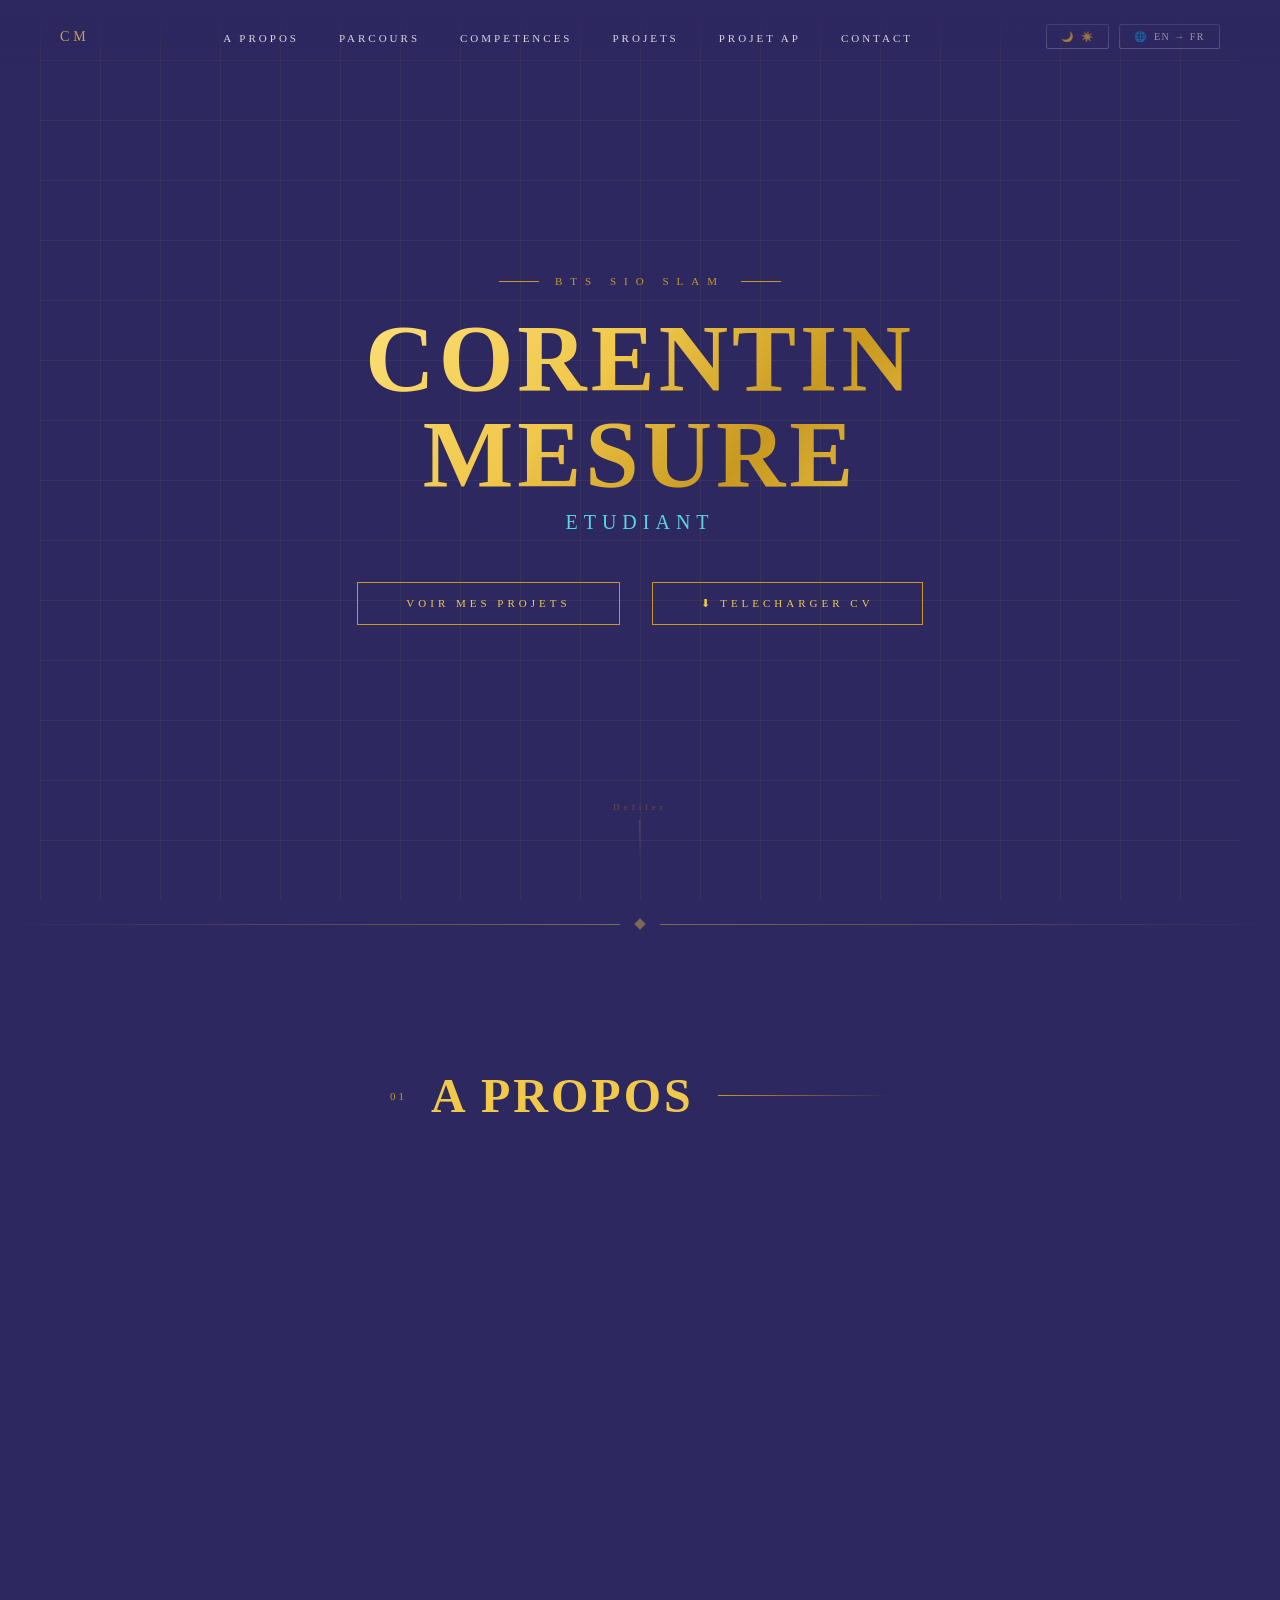
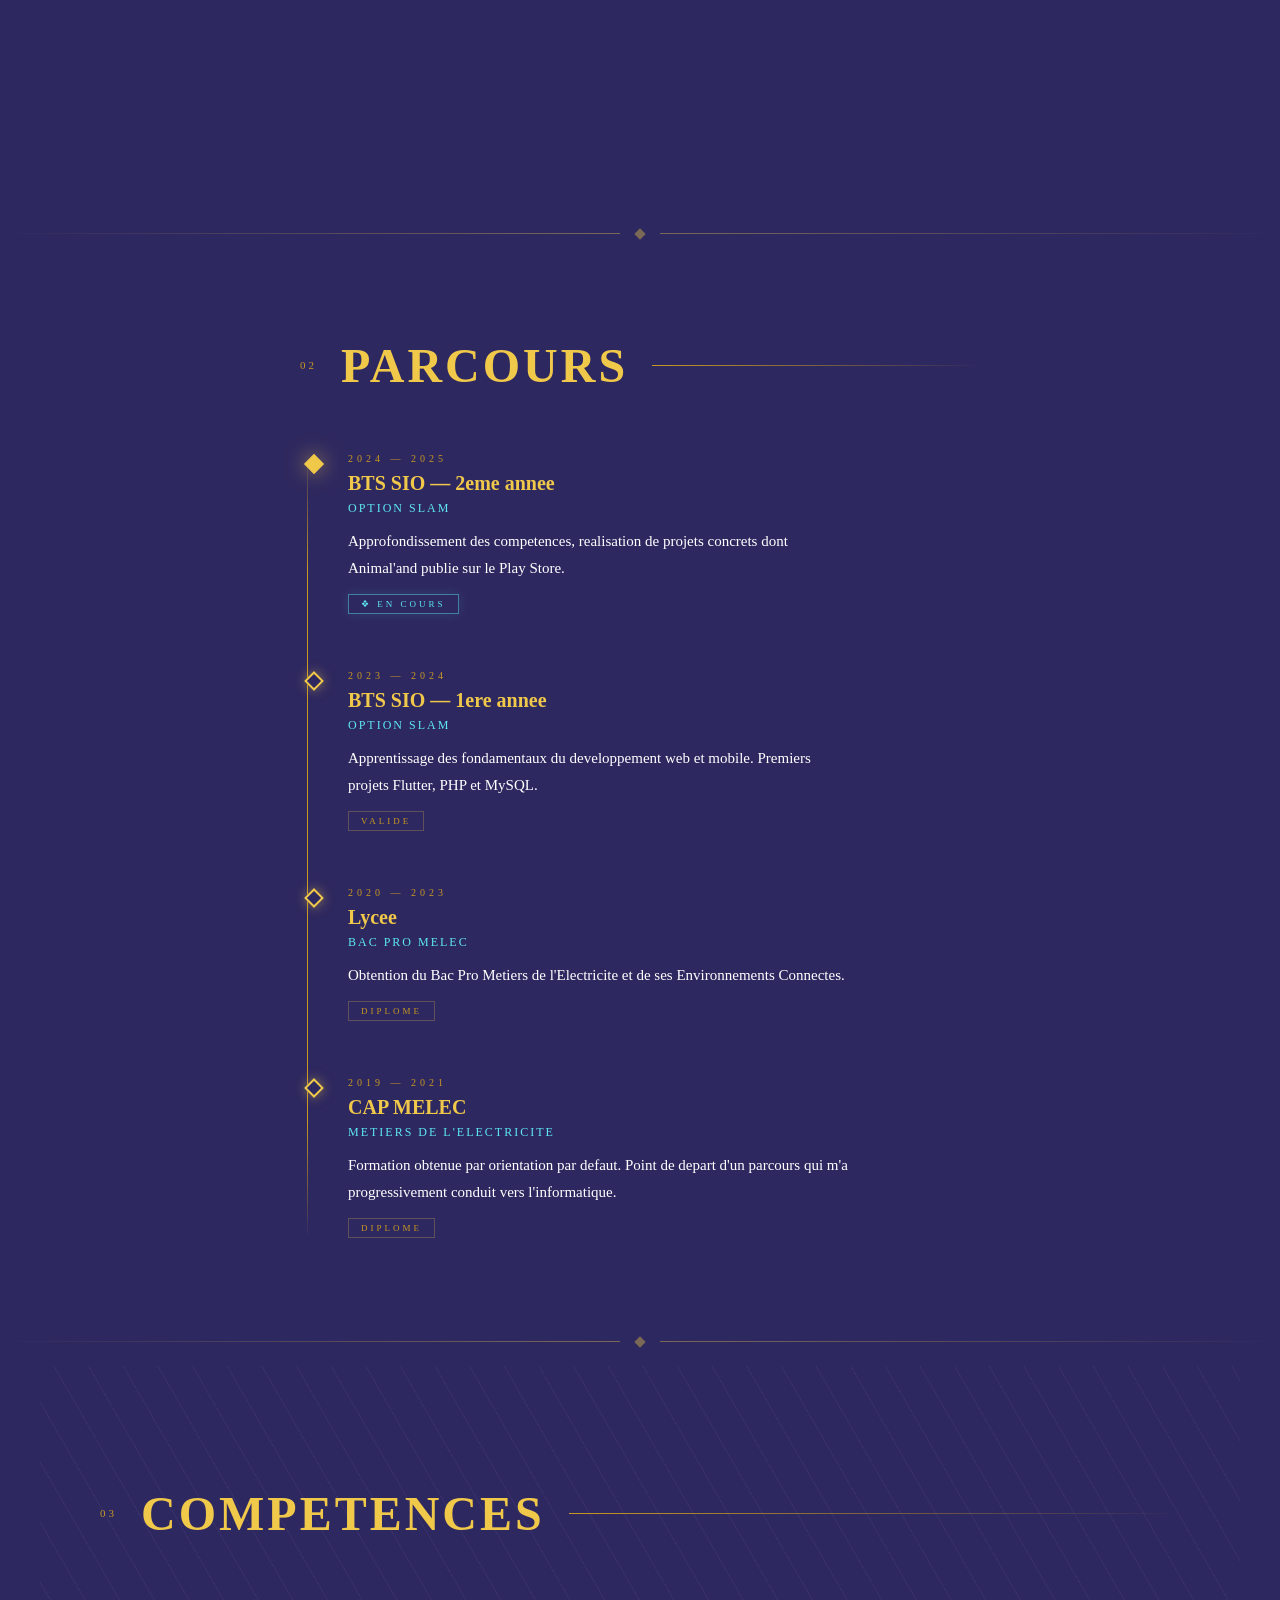
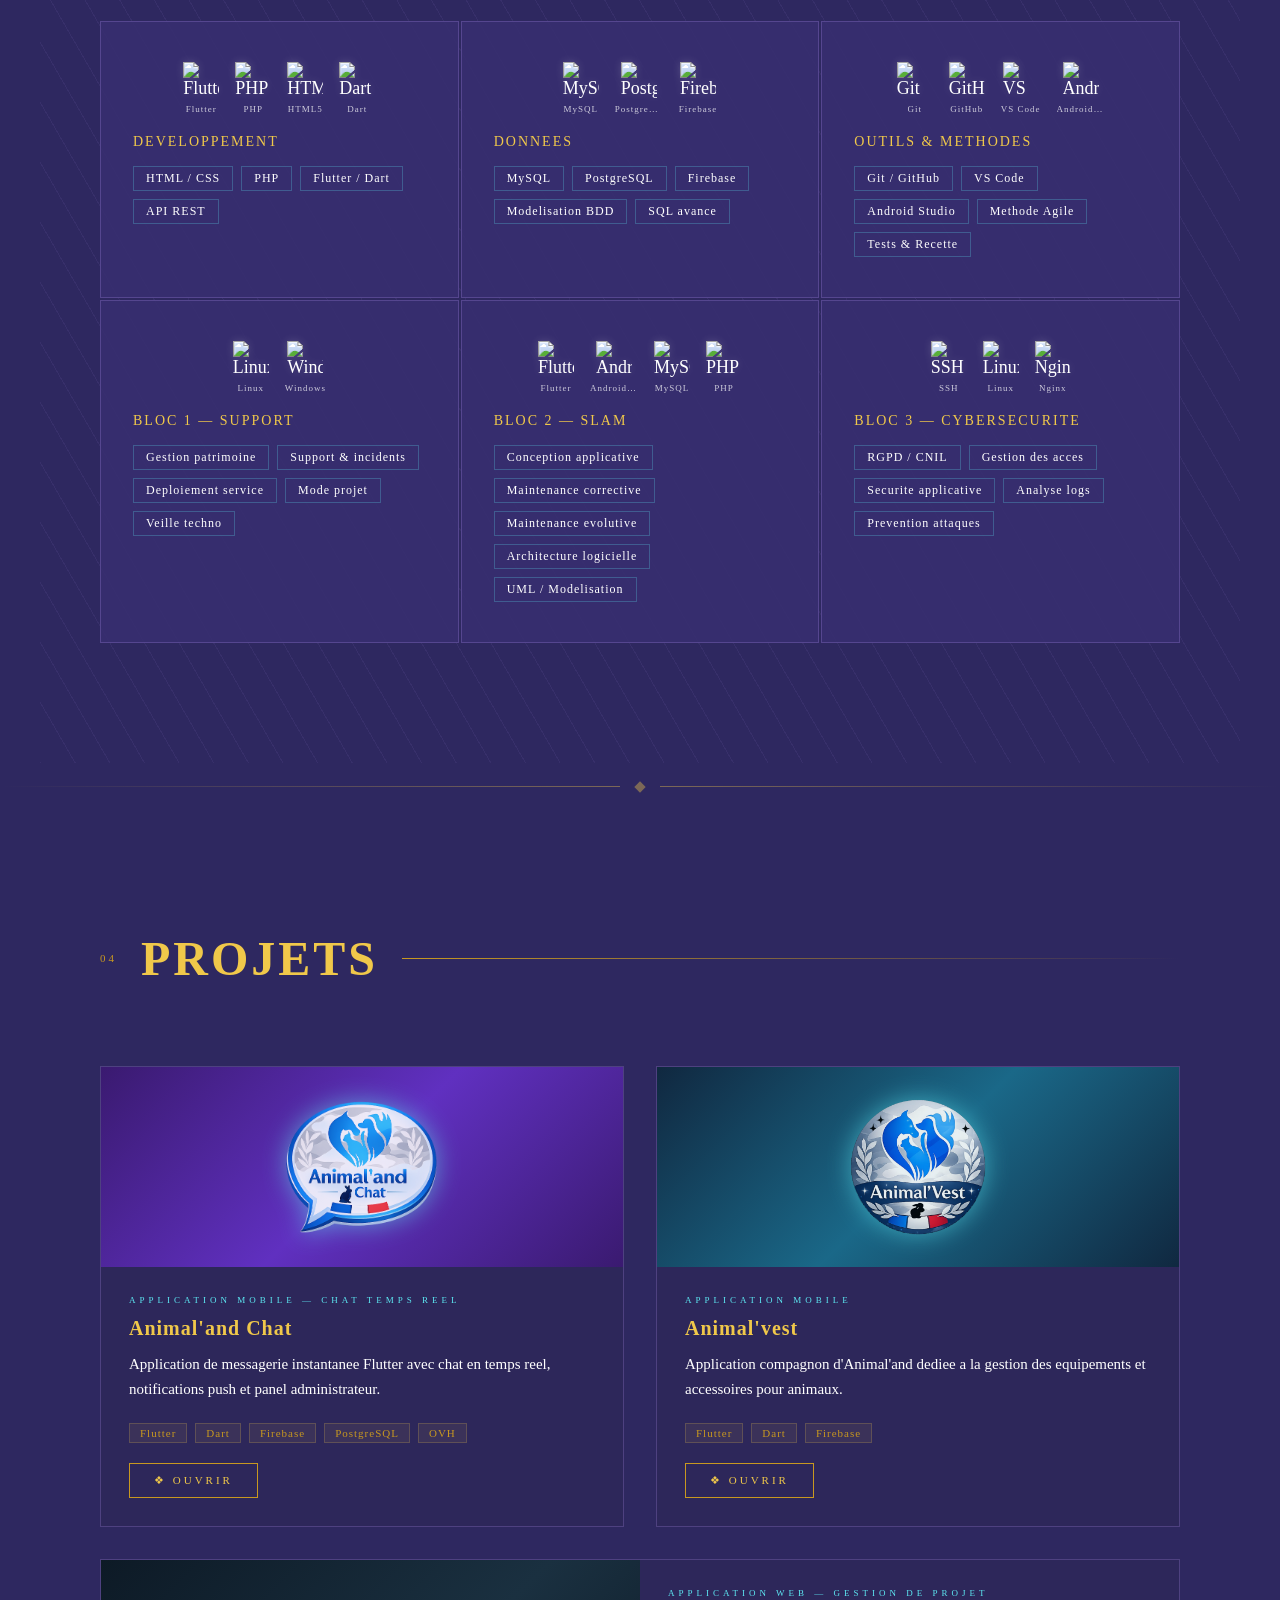
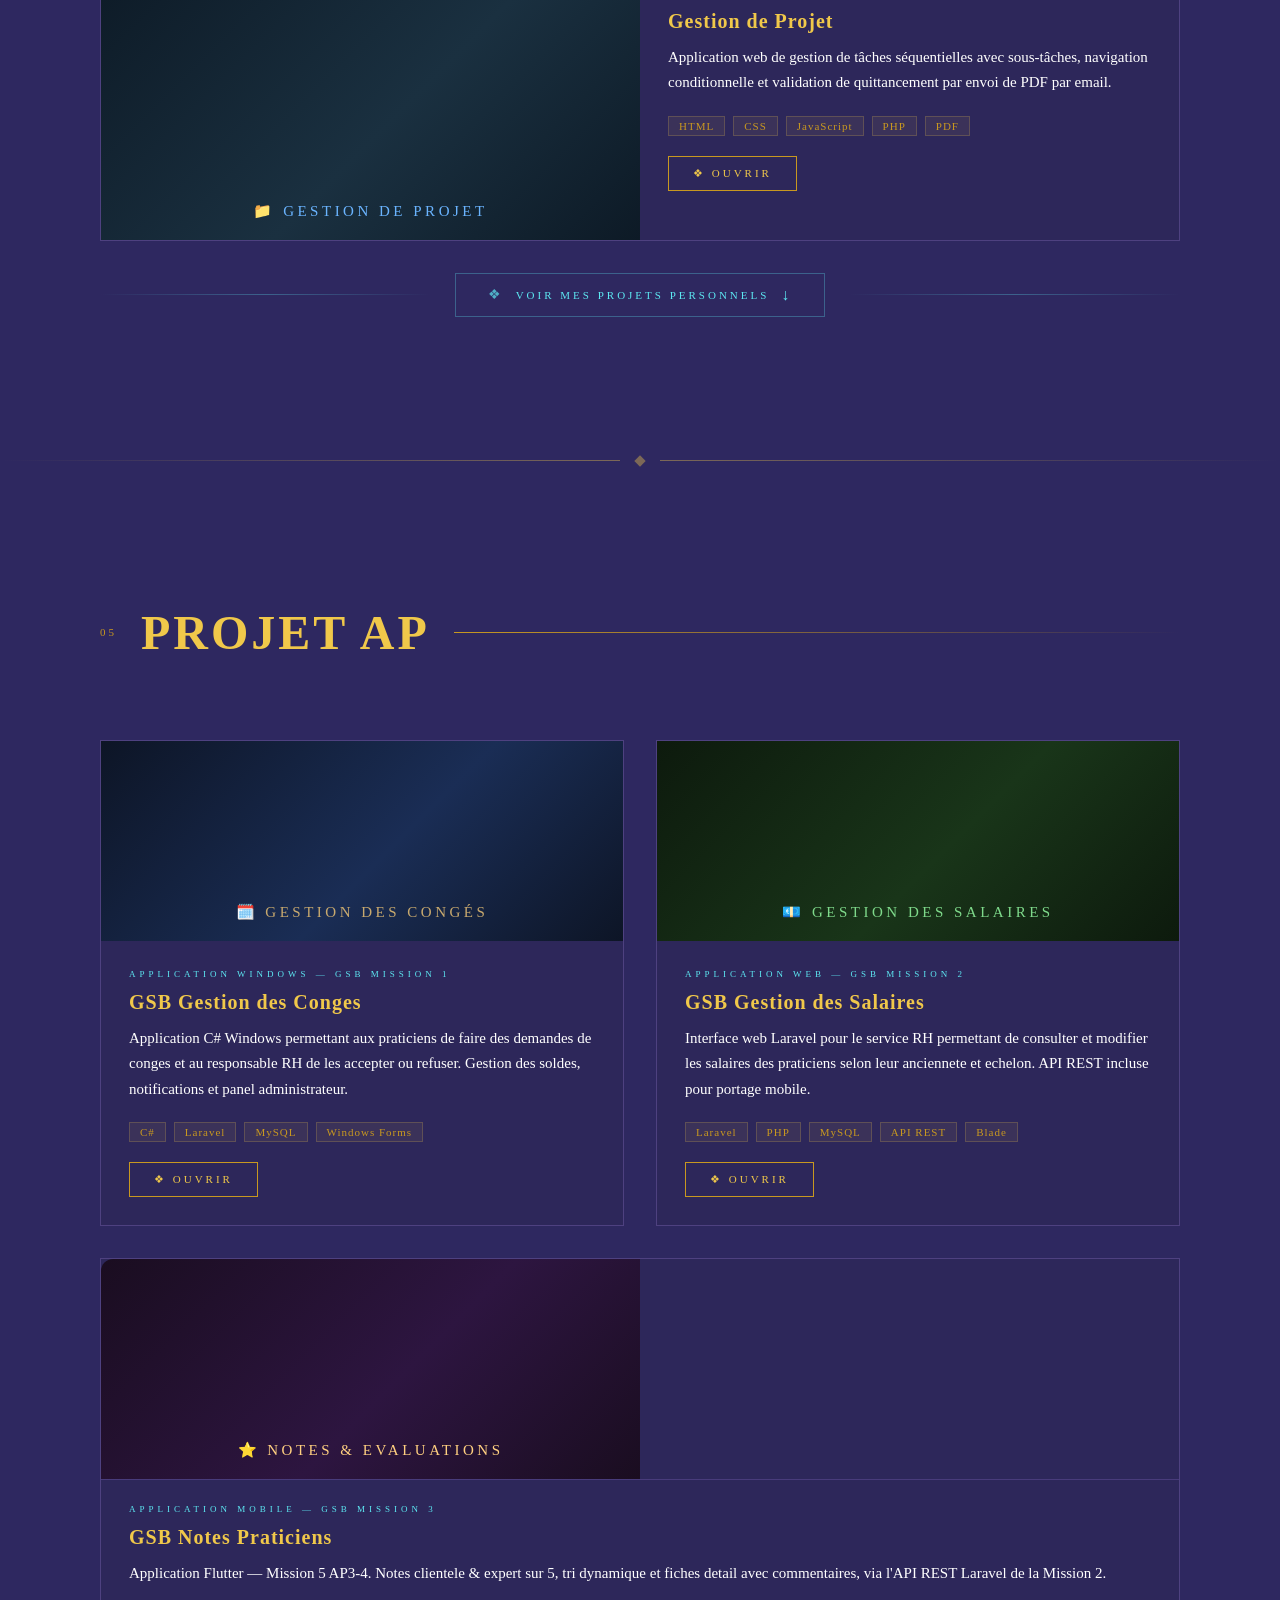
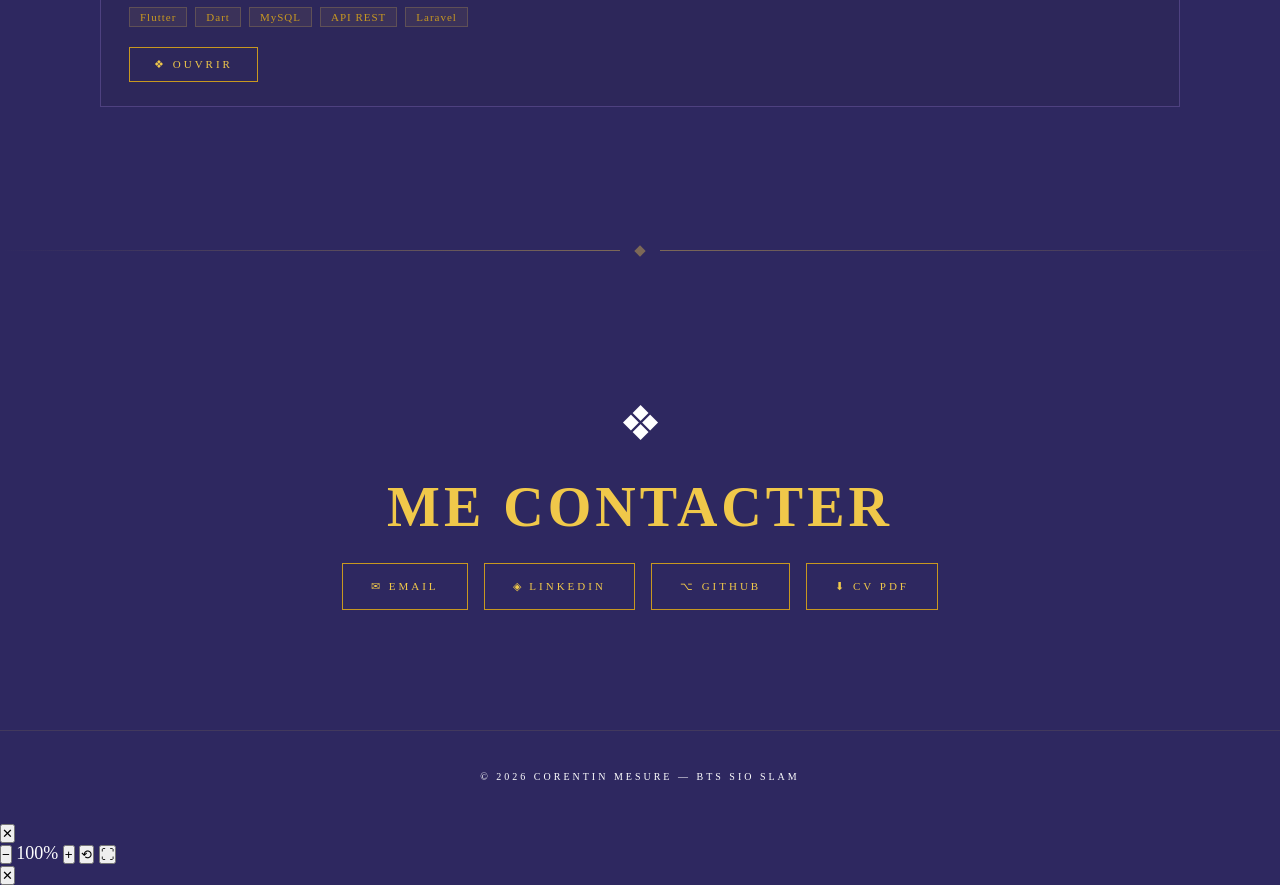
==== index.html @ 308023f7 "Update index.html" ====
<!DOCTYPE html>
<html lang="fr">
<head>
<meta charset="UTF-8">
<meta name="viewport" content="width=device-width, initial-scale=1.0">
<title>Corentin Mesure — Portfolio</title>
<link href="https://fonts.googleapis.com/css2?family=Inter:wght@400;500;600;700;800&display=swap" rel="stylesheet">
<link rel="stylesheet" href="https://cdn.jsdelivr.net/gh/devicons/devicon@latest/devicon.min.css">
<link rel="stylesheet" href="style.css">
</head>
<body>

<!-- NAV -->
<nav>
  <div class="nav-logo">CM</div>
  <ul class="nav-links">
    <li><a href="#about"           data-i18n="nav.about">A propos</a></li>
    <li><a href="#timeline"        data-i18n="nav.timeline">Parcours</a></li>
    <li><a href="#skills"          data-i18n="nav.skills">Competences</a></li>
    <li><a href="#projects"        data-i18n="nav.projects">Projets</a></li>
    <li><a href="#projet-ap"       data-i18n="nav.ap">Projet AP</a></li>
    <li><a href="#contact-section" data-i18n="nav.contact">Contact</a></li>
  </ul>
  <div class="nav-toolbar">
    <button class="toolbar-btn" id="lightModeBtn" onclick="toggleTheme()" aria-label="Changer de theme">
      <span class="theme-icon-dark">&#x1F319;</span>
      <span class="theme-icon-light">&#x2600;&#xFE0F;</span>
    </button>
    <button class="toolbar-btn lang-btn" onclick="toggleLang()" data-tip-fr="Switch to English" data-tip-en="Passer en Français" aria-label="Changer la langue">
      <span>&#x1F310;</span>
      <span class="btn-label lang-fr">FR → EN</span>
      <span class="btn-label lang-en">EN → FR</span>
    </button>
  </div>
</nav>

<!-- HERO -->
<section id="hero">
  <div class="hero-grid"></div>
  <div class="hero-content">
    <div class="hero-eyebrow">BTS SIO SLAM</div>
    <h1 class="hero-name">Corentin<br>Mesure</h1>
    <p class="hero-subtitle" data-i18n="hero.subtitle">Etudiant</p>
    <div style="display:flex;gap:16px;justify-content:center;flex-wrap:wrap;">
      <a href="#projects" class="hero-cta" data-i18n="hero.cta1">Voir mes projets</a>
      <a href="cv-corentin-mesure.pdf" download class="hero-cta" data-i18n="hero.cta2">&#x2B07; Telecharger CV</a>
    </div>
  </div>
  <div class="scroll-indicator">
    <span data-i18n="hero.scroll">Defiler</span>
    <div class="scroll-line"></div>
  </div>
</section>

<div class="arcane-divider"><div class="divider-gem"></div></div>

<!-- ABOUT -->
<div class="card-backdrop" id="cardBackdrop" onclick="closeCard()"></div>
<div id="about">
  <div class="about-section-header reveal">
    <span class="section-number">01</span>
    <h2 class="section-title" data-i18n="about.title">A propos</h2>
    <div class="section-line"></div>
  </div>
  <div class="about-visual reveal">
    <div class="flip-card" id="flipCard" onclick="handleFlip()">
      <div class="flip-back">
        <div class="about-frame-corner tl"></div>
        <div class="about-frame-corner tr"></div>
        <div class="about-frame-corner bl"></div>
        <div class="about-frame-corner br"></div>
        <span class="back-tag">// <span data-i18n="about.title">A propos</span></span>
        <div class="back-subtitle">Corentin Mesure</div>
        <div class="back-divider"></div>
        <p class="back-text" data-i18n="about.text1">Bonjour, je m'appelle Corentin, j'ai 21 ans. Je vais vous presenter mon parcours et vous expliquer comment je me suis oriente vers un BTS informatique, alors qu'a la base j'etais en Bac professionnel MELEC.</p>
        <p class="back-text-extra" data-i18n="about.text2">J'ai commence par un CAP MELEC pendant 2 ans — ce n'etait pas vraiment un choix, j'y ai ete oriente par defaut car je n'avais pas fait mes voeux. J'ai quand meme decide de continuer avec un Bac Pro MELEC, obtenu apres 2 annees supplementaires. Au fil de ces 4 ans, j'ai progressivement realise que ce domaine ne me correspondait pas. J'ai donc reflechi a mon avenir, echange avec des professionnels du secteur, et me suis naturellement tourne vers l'informatique. J'ai integre un BTS SIO option SLAM au lycee Henry Wallon, et des le debut j'ai retrouve la motivation. J'apprecie particulierement le developpement d'applications et la satisfaction de voir concretement le resultat de mon travail.</p>
        <div class="back-skills-row">
          <span class="back-skill-tag">Flutter</span>
          <span class="back-skill-tag">PHP</span>
          <span class="back-skill-tag">MySQL</span>
          <span class="back-skill-tag">Firebase</span>
          <span class="back-skill-tag">Git</span>
        </div>
        <div class="back-stats">
          <div class="back-stat-item"><span class="back-stat-number">BTS</span><span class="back-stat-label">SIO SLAM</span></div>
          <div class="back-stat-item"><span class="back-stat-number">3+</span><span class="back-stat-label" data-i18n="about.projects">Projets</span></div>
          <div class="back-stat-item"><span class="back-stat-number">2</span><span class="back-stat-label" data-i18n="about.apps">Apps Play Store</span></div>
        </div>
      </div>
    </div>
  </div>
</div>

<div class="arcane-divider"><div class="divider-gem"></div></div>

<!-- TIMELINE -->
<div id="timeline">
  <div class="section-header reveal" style="margin-bottom:60px;">
    <span class="section-number">02</span>
    <h2 class="section-title" data-i18n="timeline.title">Parcours</h2>
    <div class="section-line"></div>
  </div>
  <div class="timeline-track">
    <div class="timeline-item current">
      <div class="timeline-gem"></div>
      <div class="timeline-year">2024 — 2025</div>
      <div class="timeline-title" data-i18n="tl1.title">BTS SIO — 2eme annee</div>
      <div class="timeline-sub" data-i18n="tl1.sub">Option SLAM</div>
      <p class="timeline-desc" data-i18n="tl1.desc">Approfondissement des competences, realisation de projets concrets dont Animal'and publie sur le Play Store.</p>
      <span class="timeline-badge active" data-i18n="tl1.badge">&#x2756; En cours</span>
    </div>
    <div class="timeline-item">
      <div class="timeline-gem"></div>
      <div class="timeline-year">2023 — 2024</div>
      <div class="timeline-title" data-i18n="tl2.title">BTS SIO — 1ere annee</div>
      <div class="timeline-sub" data-i18n="tl2.sub">Option SLAM</div>
      <p class="timeline-desc" data-i18n="tl2.desc">Apprentissage des fondamentaux du developpement web et mobile. Premiers projets Flutter, PHP et MySQL.</p>
      <span class="timeline-badge" data-i18n="tl2.badge">Valide</span>
    </div>
    <div class="timeline-item">
      <div class="timeline-gem"></div>
      <div class="timeline-year">2020 — 2023</div>
      <div class="timeline-title" data-i18n="tl3.title">Lycee</div>
      <div class="timeline-sub" data-i18n="tl3.sub">Bac Pro MELEC</div>
      <p class="timeline-desc" data-i18n="tl3.desc">Obtention du Bac Pro Metiers de l'Electricite et de ses Environnements Connectes.</p>
      <span class="timeline-badge" data-i18n="tl3.badge">Diplome</span>
    </div>
    <div class="timeline-item">
      <div class="timeline-gem"></div>
      <div class="timeline-year">2019 — 2021</div>
      <div class="timeline-title" data-i18n="tl4.title">CAP MELEC</div>
      <div class="timeline-sub" data-i18n="tl4.sub">Metiers de l'Electricite</div>
      <p class="timeline-desc" data-i18n="tl4.desc">Formation obtenue par orientation par defaut. Point de depart d'un parcours qui m'a progressivement conduit vers l'informatique.</p>
      <span class="timeline-badge" data-i18n="tl4.badge">Diplome</span>
    </div>
  </div>
</div>

<div class="arcane-divider"><div class="divider-gem"></div></div>

<!-- COMPETENCES -->
<section id="skills">
  <div class="section-header reveal">
    <span class="section-number">03</span>
    <h2 class="section-title" data-i18n="skills.title">Competences</h2>
    <div class="section-line"></div>
  </div>
  <div class="skills-grid">
    <div class="skill-card reveal">
      <div class="skill-icon-row">
        <div class="skill-icon-item"><img data-src="https://cdn.simpleicons.org/flutter/54C5F8" src="[data-uri]" loading="lazy" alt="Flutter"><span>Flutter</span></div>
        <div class="skill-icon-item"><img data-src="https://cdn.simpleicons.org/php/777BB4" src="[data-uri]" loading="lazy" alt="PHP"><span>PHP</span></div>
        <div class="skill-icon-item"><img data-src="https://cdn.simpleicons.org/html5/E34F26" src="[data-uri]" loading="lazy" alt="HTML5"><span>HTML5</span></div>
        <div class="skill-icon-item"><img data-src="https://cdn.simpleicons.org/dart/0175C2" src="[data-uri]" loading="lazy" alt="Dart"><span>Dart</span></div>
      </div>
      <div class="skill-name" data-i18n="skill1.name">Developpement</div>
      <div class="skill-items">
        <span class="skill-tag">HTML / CSS</span><span class="skill-tag">PHP</span>
        <span class="skill-tag">Flutter / Dart</span><span class="skill-tag">API REST</span>
      </div>
    </div>
    <div class="skill-card reveal">
      <div class="skill-icon-row">
        <div class="skill-icon-item"><img data-src="https://cdn.simpleicons.org/mysql/4479A1" src="[data-uri]" loading="lazy" alt="MySQL"><span>MySQL</span></div>
        <div class="skill-icon-item"><img data-src="https://cdn.simpleicons.org/postgresql/4169E1" src="[data-uri]" loading="lazy" alt="PostgreSQL"><span>PostgreSQL</span></div>
        <div class="skill-icon-item"><img data-src="https://cdn.simpleicons.org/firebase/FFCA28" src="[data-uri]" loading="lazy" alt="Firebase"><span>Firebase</span></div>
      </div>
      <div class="skill-name" data-i18n="skill2.name">Donnees</div>
      <div class="skill-items">
        <span class="skill-tag">MySQL</span><span class="skill-tag">PostgreSQL</span>
        <span class="skill-tag">Firebase</span><span class="skill-tag" data-i18n="skill2.tag4">Modelisation BDD</span>
        <span class="skill-tag" data-i18n="skill2.tag5">SQL avance</span>
      </div>
    </div>
    <div class="skill-card reveal">
      <div class="skill-icon-row">
        <div class="skill-icon-item"><img data-src="https://cdn.simpleicons.org/git/F05032" src="[data-uri]" loading="lazy" alt="Git"><span>Git</span></div>
        <div class="skill-icon-item"><img data-src="https://cdn.simpleicons.org/github/ffffff" src="[data-uri]" loading="lazy" alt="GitHub"><span>GitHub</span></div>
        <div class="skill-icon-item"><img data-src="https://cdn.jsdelivr.net/gh/devicons/devicon@latest/icons/vscode/vscode-original.svg" src="[data-uri]" loading="lazy" alt="VS Code"><span>VS Code</span></div>
        <div class="skill-icon-item"><img data-src="https://cdn.simpleicons.org/androidstudio/3DDC84" src="[data-uri]" loading="lazy" alt="Android Studio"><span>Android Studio</span></div>
      </div>
      <div class="skill-name" data-i18n="skill3.name">Outils &amp; Methodes</div>
      <div class="skill-items">
        <span class="skill-tag">Git / GitHub</span><span class="skill-tag">VS Code</span>
        <span class="skill-tag">Android Studio</span><span class="skill-tag" data-i18n="skill3.tag4">Methode Agile</span>
        <span class="skill-tag" data-i18n="skill3.tag5">Tests &amp; Recette</span>
      </div>
    </div>
    <div class="skill-card reveal">
      <div class="skill-icon-row">
        <div class="skill-icon-item"><img data-src="https://cdn.simpleicons.org/linux/FCC624" src="[data-uri]" loading="lazy" alt="Linux"><span>Linux</span></div>
        <div class="skill-icon-item"><img data-src="https://cdn.jsdelivr.net/gh/devicons/devicon@latest/icons/windows8/windows8-original.svg" src="[data-uri]" loading="lazy" alt="Windows"><span>Windows</span></div>
      </div>
      <div class="skill-name" data-i18n="skill4.name">Bloc 1 — Support</div>
      <div class="skill-items">
        <span class="skill-tag" data-i18n="skill4.tag1">Gestion patrimoine</span><span class="skill-tag" data-i18n="skill4.tag2">Support &amp; incidents</span>
        <span class="skill-tag" data-i18n="skill4.tag3">Deploiement service</span><span class="skill-tag" data-i18n="skill4.tag4">Mode projet</span>
        <span class="skill-tag" data-i18n="skill4.tag5">Veille techno</span>
      </div>
    </div>
    <div class="skill-card reveal">
      <div class="skill-icon-row">
        <div class="skill-icon-item"><img data-src="https://cdn.simpleicons.org/flutter/54C5F8" src="[data-uri]" loading="lazy" alt="Flutter"><span>Flutter</span></div>
        <div class="skill-icon-item"><img data-src="https://cdn.simpleicons.org/androidstudio/3DDC84" src="[data-uri]" loading="lazy" alt="Android Studio"><span>Android Studio</span></div>
        <div class="skill-icon-item"><img data-src="https://cdn.simpleicons.org/mysql/4479A1" src="[data-uri]" loading="lazy" alt="MySQL"><span>MySQL</span></div>
        <div class="skill-icon-item"><img data-src="https://cdn.simpleicons.org/php/777BB4" src="[data-uri]" loading="lazy" alt="PHP"><span>PHP</span></div>
      </div>
      <div class="skill-name" data-i18n="skill5.name">Bloc 2 — SLAM</div>
      <div class="skill-items">
        <span class="skill-tag" data-i18n="skill5.tag1">Conception applicative</span><span class="skill-tag" data-i18n="skill5.tag2">Maintenance corrective</span>
        <span class="skill-tag" data-i18n="skill5.tag3">Maintenance evolutive</span><span class="skill-tag" data-i18n="skill5.tag4">Architecture logicielle</span>
        <span class="skill-tag" data-i18n="skill5.tag5">UML / Modelisation</span>
      </div>
    </div>
    <div class="skill-card reveal">
      <div class="skill-icon-row">
        <div class="skill-icon-item"><img data-src="https://cdn.simpleicons.org/termius/0067FF" src="[data-uri]" loading="lazy" alt="SSH"><span>SSH</span></div>
        <div class="skill-icon-item"><img data-src="https://cdn.simpleicons.org/linux/FCC624" src="[data-uri]" loading="lazy" alt="Linux"><span>Linux</span></div>
        <div class="skill-icon-item"><img data-src="https://cdn.simpleicons.org/nginx/009639" src="[data-uri]" loading="lazy" alt="Nginx"><span>Nginx</span></div>
      </div>
      <div class="skill-name" data-i18n="skill6.name">Bloc 3 — Cybersecurite</div>
      <div class="skill-items">
        <span class="skill-tag" data-i18n="skill6.tag1">RGPD / CNIL</span><span class="skill-tag" data-i18n="skill6.tag2">Gestion des acces</span>
        <span class="skill-tag" data-i18n="skill6.tag3">Securite applicative</span><span class="skill-tag" data-i18n="skill6.tag4">Analyse logs</span>
        <span class="skill-tag" data-i18n="skill6.tag5">Prevention attaques</span>
      </div>
    </div>
  </div>
</section>

<div class="arcane-divider"><div class="divider-gem"></div></div>

<!-- PROJETS -->
<section id="projects">
  <div class="section-header reveal">
    <span class="section-number">04</span>
    <h2 class="section-title" data-i18n="projects.title">Projets</h2>
    <div class="section-line"></div>
  </div>
  <div class="projects-grid">

    <div class="project-card reveal">
      <div class="project-visual project-visual-1">
        <img src="images/lg.png" style="height:140px;width:auto;object-fit:contain;position:relative;z-index:1;opacity:0.9;">
      </div>
      <div class="project-body">
        <div class="project-type" data-i18n="p1.type">Application Mobile — Chat Temps Reel</div>
        <h3 class="project-title">Animal'and Chat</h3>
        <p class="project-desc" data-i18n="p1.desc">Application de messagerie instantanee Flutter avec chat en temps reel, notifications push et panel administrateur.</p>
        <div class="project-tags">
          <span class="project-tag">Flutter</span><span class="project-tag">Dart</span>
          <span class="project-tag">Firebase</span><span class="project-tag">PostgreSQL</span>
          <span class="project-tag">OVH</span>
        </div>
        <button class="project-btn" onclick="openProject('animaland')"><span data-i18n="btn.open">&#x2756; Ouvrir</span></button>
      </div>
    </div>

    <div class="project-card reveal">
      <div class="project-visual project-visual-2">
        <img src="images/logo_animalvest.png" style="height:140px;width:auto;object-fit:contain;position:relative;z-index:1;opacity:0.9;">
      </div>
      <div class="project-body">
        <div class="project-type" data-i18n="p2.type">Application Mobile</div>
        <h3 class="project-title">Animal'vest</h3>
        <p class="project-desc" data-i18n="p2.desc">Application compagnon d'Animal'and dediee a la gestion des equipements et accessoires pour animaux.</p>
        <div class="project-tags">
          <span class="project-tag">Flutter</span><span class="project-tag">Dart</span>
          <span class="project-tag">Firebase</span>
        </div>
        <button class="project-btn" onclick="openProject('animalvest')"><span data-i18n="btn.open">&#x2756; Ouvrir</span></button>
      </div>
    </div>

    <div class="project-card card-wide reveal">
      <div class="ap-project-visual" style="background:linear-gradient(135deg,#0d1a26 0%,#1a3040 55%,#0d1a26 100%);">
        <span class="ap-icon-label" style="color:#6ab4ff;font-size:15px;">📁 Gestion de Projet</span>
      </div>
      <div class="project-body">
        <div class="project-type">Application Web — Gestion de Projet</div>
        <h3 class="project-title">Gestion de Projet</h3>
        <p class="project-desc">Application web de gestion de tâches séquentielles avec sous-tâches, navigation conditionnelle et validation de quittancement par envoi de PDF par email.</p>
        <div class="project-tags">
          <span class="project-tag">HTML</span><span class="project-tag">CSS</span>
          <span class="project-tag">JavaScript</span><span class="project-tag">PHP</span>
          <span class="project-tag">PDF</span>
        </div>
        <button class="project-btn" onclick="openProject('taskmanager')"><span>&#x2756; Ouvrir</span></button>
      </div>
    </div>

  </div>

  <div class="perso-teaser reveal" style="margin-top:32px;">
    <div class="perso-teaser-line"></div>
    <button class="perso-teaser-btn" id="persoTeaserBtn" onclick="togglePersoProjects()">
      <span class="perso-teaser-icon">&#x2756;</span>
      <span data-i18n="projects.personal">Voir mes projets personnels</span>
      <span class="perso-teaser-arrow">&#x2193;</span>
    </button>
    <div class="perso-teaser-line"></div>
  </div>
  <div class="perso-grid" id="persoGrid">
    <div class="project-card perso-card">
      <div class="project-visual project-visual-3">
        <span class="project-glyph">&#x2694;&#xFE0F;</span>
      </div>
      <div class="project-body">
        <div class="project-type" data-i18n="p3.type">Projet Web — Personnel</div>
        <h3 class="project-title">League of Legends</h3>
        <p class="project-desc" data-i18n="p3.desc">Projet web autour de l'univers de League of Legends avec affichage de donnees et design immersif.</p>
        <div class="project-tags">
          <span class="project-tag">HTML</span><span class="project-tag">CSS</span>
          <span class="project-tag">PHP</span><span class="project-tag">MySQL</span>
        </div>
        <button class="project-btn" onclick="openProject('lol')"><span data-i18n="btn.open">&#x2756; Ouvrir</span></button>
      </div>
    </div>
  </div>
</section>

<div class="arcane-divider"><div class="divider-gem"></div></div>

<!-- PROJET AP -->
<section id="projet-ap">
  <div class="section-header reveal">
    <span class="section-number">05</span>
    <h2 class="section-title" data-i18n="ap.title">Projet AP</h2>
    <div class="section-line"></div>
  </div>
  <div class="projects-grid">

    <div class="project-card reveal">
      <div class="ap-project-visual" style="background:linear-gradient(135deg,#0d1526 0%,#1a2d55 55%,#0d1526 100%);">
        <span class="ap-icon-label" style="color:#c8a96e;font-size:15px;">🗓️ Gestion des Congés</span>
      </div>
      <div class="project-body">
        <div class="project-type" data-i18n="gsb1.type">Application Windows — GSB Mission 1</div>
        <h3 class="project-title" data-i18n="gsb1.mTitle">GSB Gestion des Conges</h3>
        <p class="project-desc" data-i18n="ap.gsb1desc">Application C# Windows permettant aux praticiens de faire des demandes de conges et au responsable RH de les accepter ou refuser. Gestion des soldes, notifications et panel administrateur.</p>
        <div class="project-tags">
          <span class="project-tag">C#</span><span class="project-tag">Laravel</span>
          <span class="project-tag">MySQL</span><span class="project-tag">Windows Forms</span>
        </div>
        <button class="project-btn" style="width:fit-content;" onclick="openProject('gsb-conges')"><span data-i18n="btn.open">&#x2756; Ouvrir</span></button>
      </div>
    </div>

    <div class="project-card reveal">
      <div class="ap-project-visual" style="background:linear-gradient(135deg,#0d1a0d 0%,#193519 55%,#0d1a0d 100%);">
        <span class="ap-icon-label" style="color:#7ed98a;font-size:15px;">💶 Gestion des Salaires</span>
      </div>
      <div class="project-body">
        <div class="project-type">Application Web — GSB Mission 2</div>
        <h3 class="project-title">GSB Gestion des Salaires</h3>
        <p class="project-desc">Interface web Laravel pour le service RH permettant de consulter et modifier les salaires des praticiens selon leur anciennete et echelon. API REST incluse pour portage mobile.</p>
        <div class="project-tags">
          <span class="project-tag">Laravel</span><span class="project-tag">PHP</span>
          <span class="project-tag">MySQL</span><span class="project-tag">API REST</span>
          <span class="project-tag">Blade</span>
        </div>
        <button class="project-btn" style="width:fit-content;" onclick="openProject('gsb-salaires')"><span data-i18n="btn.open">&#x2756; Ouvrir</span></button>
      </div>
    </div>

    <div class="project-card ap-full reveal" style="flex-direction:column;">
      <div class="ap-project-visual" style="background:linear-gradient(135deg,#1a0d20 0%,#2d1540 55%,#1a0d20 100%); width:100%; min-height:210px; flex-shrink:0;">
        <span class="ap-icon-label" style="color:#ffd080;font-size:15px;">⭐ Notes &amp; Evaluations</span>
      </div>
      <div class="project-body">
        <div class="project-type" data-i18n="gsb3.type">Application Mobile — GSB Mission 3</div>
        <h3 class="project-title" data-i18n="gsb3.mTitle">GSB Notes Praticiens</h3>
        <p class="project-desc" data-i18n="ap.gsb3desc">Application Flutter — Mission 5 AP3-4. Notes clientele &amp; expert sur 5, tri dynamique et fiches detail avec commentaires, via l'API REST Laravel de la Mission 2.</p>
        <div class="project-tags">
          <span class="project-tag">Flutter</span><span class="project-tag">Dart</span>
          <span class="project-tag">MySQL</span><span class="project-tag">API REST</span>
          <span class="project-tag">Laravel</span>
        </div>
        <button class="project-btn" style="width:fit-content;" onclick="openProject('gsb-notes')"><span data-i18n="btn.open">&#x2756; Ouvrir</span></button>
      </div>
    </div>

  </div>
</section>

<div class="arcane-divider"><div class="divider-gem"></div></div>

<!-- CONTACT -->
<div id="contact-section">
  <span class="contact-rune reveal">&#x2756;</span>
  <h2 class="contact-title reveal" data-i18n="contact.title">Me contacter</h2>
  <div class="contact-links reveal">
    <a href="https://mail.google.com/mail/?view=cm&to=mesurecorentin59@gmail.com" target="_blank" class="contact-link" data-i18n="contact.email">&#x2709; Email</a>
    <a href="https://linkedin.com/" target="_blank" class="contact-link" data-i18n="contact.linkedin">&#x25C8; LinkedIn</a>
    <a href="https://github.com/Corentin-Mesure" target="_blank" class="contact-link">&#x2325; GitHub</a>
    <a href="cv-corentin-mesure.pdf" download class="contact-link" data-i18n="contact.cv">&#x2B07; CV PDF</a>
  </div>
</div>

<footer>
  <p data-i18n="footer.text">&#169; 2026 Corentin Mesure — BTS SIO SLAM</p>
</footer>

<!-- ═══ VUE PROJET (sidebar + contenu) ═══ -->
<div class="pv-overlay" id="pvOverlay" onclick="closeProjectOverlay(event)">
  <div class="pv-modal">
    <div class="pv-header">
      <img class="pv-icon" id="pvIcon" src="" alt="" style="display:none;">
      <div>
        <div class="pv-type" id="pvType"></div>
        <div class="pv-title" id="pvTitle"></div>
      </div>
      <button class="pv-close" onclick="closeProject()">&#x2715;</button>
    </div>
    <div class="pv-body">
      <nav class="pv-sidebar" id="pvSidebar"></nav>
      <div class="pv-content" id="pvContent"></div>
    </div>
    <div class="pv-tags" id="pvTags"></div>
  </div>
</div>

<!-- ═══ LIGHTBOX (zoom image/vidéo) ═══ -->
<div class="lightbox" id="lightbox" onclick="closeLightbox(event)">
  <div class="lightbox-inner" id="lightboxInner">
    <div class="lightbox-bar">
      <div class="lightbox-toolbar">
        <button class="lightbox-tool" onclick="lightboxZoom(event,-1)" title="Dezoomer" type="button">&#x2212;</button>
        <span class="lightbox-zoom-level" id="lightboxZoomLevel">100%</span>
        <button class="lightbox-tool" onclick="lightboxZoom(event,1)" title="Zoomer" type="button">&#x2B;</button>
        <button class="lightbox-tool" onclick="lightboxReset(event)" title="Reinitialiser le zoom" type="button">&#x27F2;</button>
        <button class="lightbox-tool lightbox-tool-big" id="lightboxBigBtn" onclick="toggleLightboxBig(event)" title="Mode grand ecran" type="button">&#x26F6;</button>
      </div>
      <button class="lightbox-close" onclick="closeLightbox(event)" type="button">&#x2715;</button>
    </div>
    <div id="lightboxErr" class="lightbox-err" style="display:none;">
      &#x26A0; <span data-i18n="video.notfound">Fichier introuvable :</span><br>
      <span id="lightboxErrPath"></span>
    </div>
    <div class="lightbox-viewport" id="lightboxViewport">
      <div id="lightboxMedia"></div>
    </div>
  </div>
</div>

<script src="Script.js"></script>
</body>
</html>
---- style.css ----
/* ════════════════════════════════════════════════════════
   VARIABLES & RESET
════════════════════════════════════════════════════════ */

:root {
  --gold:         #f0c84a;
  --gold-light:   #fce07a;
  --gold-dim:     #c89820;
  --purple:       #b090f0;
  --purple-dark:  #8060d0;
  --cyan:         #5de8f2;
  --cyan-dim:     #2ab8d0;
  --bg:           #2e2860;
  --bg2:          #382e70;
  --bg3:          #443880;
  --text:         #ffffff;
  --text-dim:     #ffffff;
}

*,
*::before,
*::after {
  margin: 0;
  padding: 0;
  box-sizing: border-box;
}

html.custom-cursor,
html.custom-cursor body,
html.custom-cursor a,
html.custom-cursor button,
html.custom-cursor input,
html.custom-cursor label,
html.custom-cursor select,
html.custom-cursor textarea,
html.custom-cursor [onclick],
html.custom-cursor [role="button"] {
  cursor: url('cursor.cur') 1 0, url('cursor.png') 2 0, auto !important;
}

html { scroll-behavior: smooth; }

body {
  background:   var(--bg);
  color:        var(--text);
  font-family:  'Crimson Text', serif;
  font-size:    18px;
  overflow-x:   hidden;
}

.cursor, .cursor-ring, #lolCursor { display: none !important; }

/* ════════════════════════════════════════════════════════
   BARRE DE PROGRESSION
════════════════════════════════════════════════════════ */

.scroll-progress {
  position:   fixed;
  top:        0;
  left:       0;
  height:     2px;
  width:      0%;
  background: linear-gradient(to right, var(--gold-dim), var(--gold), var(--gold-light));
  box-shadow: 0 0 8px var(--gold);
  z-index:    9999;
}

/* ════════════════════════════════════════════════════════
   NAVIGATION
════════════════════════════════════════════════════════ */

nav {
  position:   fixed;
  top:        0;
  left:       0;
  right:      0;
  z-index:    500;
  padding:    24px 60px;
  display:    flex;
  justify-content: space-between;
  align-items: center;
  background: linear-gradient(to bottom, rgba(46, 40, 96, 0.97), transparent);
}

.nav-logo {
  font-family:     'Cinzel', serif;
  font-size:       14px;
  letter-spacing:  4px;
  color:           var(--gold);
  text-transform:  uppercase;
}

.nav-links {
  display:     flex;
  gap:         40px;
  list-style:  none;
}

.nav-links a {
  font-family:     'Cinzel', serif;
  font-size:       11px;
  letter-spacing:  3px;
  color:           var(--text-dim);
  text-decoration: none;
  text-transform:  uppercase;
  position:        relative;
  transition:      color 0.3s;
}

.nav-links a::after {
  content:    '';
  position:   absolute;
  bottom:     -4px;
  left:       0;
  width:      0;
  height:     1px;
  background: var(--gold);
  transition: width 0.3s;
}

.nav-links a:hover, .nav-links a.active { color: var(--gold); }
.nav-links a:hover::after, .nav-links a.active::after { width: 100%; }

/* ════════════════════════════════════════════════════════
   HERO
════════════════════════════════════════════════════════ */

#hero {
  height:          100vh;
  display:         flex;
  align-items:     center;
  justify-content: center;
  position:        relative;
  overflow:        hidden;
}

.hero-grid {
  position:   absolute;
  inset:      0;
  pointer-events: none;
  background-image:
    linear-gradient(rgba(240, 200, 74, 0.06) 1px, transparent 1px),
    linear-gradient(90deg, rgba(240, 200, 74, 0.06) 1px, transparent 1px);
  background-size: 60px 60px;
}

.hero-content {
  text-align: center;
  z-index:    1;
  animation:  heroReveal 1.2s ease forwards;
}

@keyframes heroReveal {
  from { opacity: 0; transform: translateY(30px); }
  to   { opacity: 1; transform: translateY(0); }
}

.hero-eyebrow {
  font-family:     'Cinzel', serif;
  font-size:       11px;
  letter-spacing:  8px;
  color:           var(--gold-dim);
  text-transform:  uppercase;
  margin-bottom:   24px;
  display:         flex;
  align-items:     center;
  justify-content: center;
  gap:             16px;
}

.hero-eyebrow::before,
.hero-eyebrow::after {
  content:    '';
  width:      40px;
  height:     1px;
  background: var(--gold-dim);
}

.hero-name {
  font-family:      'Cinzel', serif;
  font-size:        clamp(48px, 8vw, 96px);
  font-weight:      900;
  line-height:      1;
  color:            transparent;
  background:       linear-gradient(135deg, var(--gold-light) 0%, var(--gold) 40%, var(--gold-dim) 70%, var(--gold) 100%);
  -webkit-background-clip: text;
  background-clip:  text;
  text-transform:   uppercase;
  letter-spacing:   4px;
  margin-bottom:    8px;
}

.hero-subtitle {
  font-family:    'Cinzel', serif;
  font-size:      clamp(14px, 2vw, 20px);
  letter-spacing: 6px;
  color:          var(--cyan);
  text-transform: uppercase;
  margin-bottom:  48px;
  opacity:        0.9;
}

.hero-cta {
  display:         inline-block;
  padding:         14px 48px;
  margin:          0 8px;
  border:          1px solid var(--gold-dim);
  font-family:     'Cinzel', serif;
  font-size:       11px;
  letter-spacing:  4px;
  text-transform:  uppercase;
  color:           var(--gold);
  text-decoration: none;
  position:        relative;
  overflow:        hidden;
  isolation:       isolate;
  transition:      color 0.3s;
}

.hero-cta::before {
  content:    '';
  position:   absolute;
  inset:      0;
  background: var(--gold);
  transform:  translateX(-101%);
  transition: transform 0.4s ease;
  z-index:    -1;
}

.hero-cta:hover { color: var(--bg); }
.hero-cta:hover::before { transform: translateX(0); }

.scroll-indicator {
  position:   absolute;
  bottom:     40px;
  left:       50%;
  transform:  translateX(-50%);
  display:    flex;
  flex-direction: column;
  align-items: center;
  gap:        8px;
  opacity: 0.35;
}

.scroll-indicator span {
  font-family:    'Cinzel', serif;
  font-size:      9px;
  letter-spacing: 4px;
  color:          var(--gold-dim);
}

.scroll-line {
  width:      1px;
  height:     40px;
  background: linear-gradient(to bottom, var(--gold-dim), transparent);
}

/* ════════════════════════════════════════════════════════
   UTILITAIRES COMMUNS
════════════════════════════════════════════════════════ */

section {
  padding:    120px 60px;
  max-width:  1200px;
  margin:     0 auto;
}

.section-header {
  display:     flex;
  align-items: center;
  gap:         24px;
  margin-bottom: 80px;
}

.section-number {
  font-family:    'Cinzel', serif;
  font-size:      11px;
  letter-spacing: 3px;
  color:          var(--gold-dim);
}

.section-title {
  font-family:    'Cinzel', serif;
  font-size:      clamp(28px, 4vw, 48px);
  font-weight:    600;
  color:          var(--gold);
  text-transform: uppercase;
  letter-spacing: 3px;
}

.section-line {
  flex:       1;
  height:     1px;
  background: linear-gradient(to right, var(--gold-dim), transparent);
}

.reveal {
  opacity:    0;
  transform:  translateY(40px);
  transition: opacity 0.7s ease, transform 0.7s ease;
}

.reveal.visible {
  opacity:   1;
  transform: translateY(0);
}

.arcane-divider {
  display:         flex;
  align-items:     center;
  justify-content: center;
  gap:             16px;
  padding:         20px 0;
  opacity:         0.4;
}

.arcane-divider::before,
.arcane-divider::after {
  content: '';
  flex:    1;
  height:  1px;
}

.arcane-divider::before { background: linear-gradient(to right, transparent, var(--gold)); }
.arcane-divider::after  { background: linear-gradient(to left,  transparent, var(--gold)); }

.divider-gem {
  width:      8px;
  height:     8px;
  background: var(--gold);
  transform:  rotate(45deg);
}

/* ════════════════════════════════════════════════════════
   SECTION À PROPOS — CARTE FLIP
════════════════════════════════════════════════════════ */

#about {
  display:         flex;
  flex-direction:  column;
  align-items:     center;
  padding:         120px 60px;
  max-width:       1200px;
  margin:          0 auto;
}

.about-section-header {
  display:      flex;
  align-items:  center;
  gap:          24px;
  margin-bottom: 60px;
  width:        100%;
  max-width:    500px;
}

.about-visual {
  position:    relative;
  perspective: 1400px;
  width:       100%;
  max-width:   380px;
}

.card-backdrop {
  position:   fixed;
  inset:      0;
  background: rgba(20, 16, 50, 0.92);
  z-index:    999;
  opacity:    0;
  pointer-events: none;
  transition: opacity 0.5s ease;
}

.card-backdrop.active {
  opacity: 1;
  pointer-events: all;
}

.flip-card {
  width:           100%;
  aspect-ratio:    3/4;
  position:        relative;
  transform-style: preserve-3d;
  z-index:         10;
  transition:      transform 0.85s cubic-bezier(0.4, 0.2, 0.2, 1);
}

.flip-front,
.flip-back {
  position:            absolute;
  inset:               0;
  backface-visibility: hidden;
  -webkit-backface-visibility: hidden;
  border:              1px solid var(--gold-dim);
  border-radius:       2px;
  overflow:            hidden;
  display:             flex;
  flex-direction:      column;
  align-items:         center;
  justify-content:     center;
}

.flip-front {
  background: linear-gradient(135deg, #3a3070, #4e3e90, #2e2660);
}

.flip-back {
  background: linear-gradient(135deg, #342c68, #403478, #302858);
  transform:  rotateY(180deg);
  padding:    48px 44px;
  text-align: center;
  gap:        14px;
  overflow-y: auto;
}

.flip-card.is-clone .flip-back {
  padding:         60px 52px 48px;
  gap:             20px;
  justify-content: flex-start;
}

.flip-hint {
  position:       absolute;
  bottom:         16px;
  left:           50%;
  transform:      translateX(-50%);
  font-family:    'Cinzel', serif;
  font-size:      9px;
  letter-spacing: 3px;
  color:          var(--gold-dim);
  text-transform: uppercase;
  white-space:    nowrap;
  z-index:        2;
  animation:      hintPulse 2s ease-in-out infinite;
}

@keyframes hintPulse {
  0%, 100% { opacity: 0.4; }
  50%       { opacity: 1; }
}

.about-frame-corner {
  position:     absolute;
  width:        16px;
  height:       16px;
  border-color: var(--gold);
  border-style: solid;
  z-index:      1;
  pointer-events: none;
}

.about-frame-corner.tl { top: 4px;    left: 4px;   border-width: 2px 0 0 2px; }
.about-frame-corner.tr { top: 4px;    right: 4px;  border-width: 2px 2px 0 0; }
.about-frame-corner.bl { bottom: 4px; left: 4px;   border-width: 0 0 2px 2px; }
.about-frame-corner.br { bottom: 4px; right: 4px;  border-width: 0 2px 2px 0; }

.about-initials {
  font-family:         'Cinzel', serif;
  font-size:           80px;
  font-weight:         900;
  color:               transparent;
  -webkit-text-stroke: 1px var(--gold-dim);
  letter-spacing:      8px;
  opacity:             0.4;
}

.about-glow {
  position:      absolute;
  bottom:        20%;
  right:         10%;
  width:         150px;
  height:        150px;
  background:    radial-gradient(circle, rgba(176, 144, 240, 0.4), transparent);
  border-radius: 50%;
  pointer-events: none;
}

.back-tag {
  font-family:    'Cinzel', serif;
  font-size:      11px;
  letter-spacing: 5px;
  color:          var(--cyan);
  text-transform: uppercase;
}

.back-subtitle {
  font-family:    'Cinzel', serif;
  font-size:      14px;
  letter-spacing: 4px;
  color:          var(--cyan);
  text-transform: uppercase;
  opacity:        0.8;
}

.back-divider {
  width:      60px;
  height:     1px;
  background: linear-gradient(to right, transparent, var(--gold-dim), transparent);
}

.back-text {
  font-size:   16px;
  color:       var(--text);
  line-height: 1.85;
  text-align:  left;
}

.back-text-extra {
  font-size:   15px;
  color:       var(--text);
  line-height: 1.85;
  text-align:  left;
  opacity:     0;
  transform:   translateY(10px);
  transition:  opacity 0.5s ease 0.15s, transform 0.5s ease 0.15s;
}

.flip-card.expanded .back-text-extra { opacity: 1; transform: translateY(0); }

.flip-card.is-clone .back-tag        { font-size: 13px; letter-spacing: 6px; }
.flip-card.is-clone .back-subtitle   { font-size: 26px; letter-spacing: 5px; margin-bottom: 4px; }
.flip-card.is-clone .back-text       { font-size: 18px; line-height: 1.95; }
.flip-card.is-clone .back-text-extra { font-size: 17px; line-height: 1.95; }

.back-stats {
  display:               grid;
  grid-template-columns: 1fr 1fr;
  gap:                   12px;
  width:                 100%;
  padding-top:           14px;
  border-top:            1px solid rgba(240, 200, 74, 0.2);
}

.back-stat-item {
  text-align:  center;
  padding:     10px 8px;
  background:  rgba(240, 200, 74, 0.07);
  border:      1px solid rgba(240, 200, 74, 0.15);
}

.back-stat-number {
  display:        block;
  font-family:    'Cinzel', serif;
  font-size:      22px;
  font-weight:    900;
  color:          var(--gold);
}

.back-stat-label {
  font-family:    'Cinzel', serif;
  font-size:      9px;
  letter-spacing: 2px;
  color:          var(--text);
  text-transform: uppercase;
}

.flip-card.is-clone .back-stat-number { font-size: 32px; }
.flip-card.is-clone .back-stat-label  { font-size: 11px; letter-spacing: 3px; }
.flip-card.is-clone .back-stat-item   { padding: 18px 12px; }

.back-skills-row {
  display:         flex;
  flex-wrap:       wrap;
  gap:             8px;
  justify-content: center;
  width:           100%;
  padding-top:     14px;
  border-top:      1px solid rgba(93, 232, 242, 0.15);
}

.back-skill-tag {
  font-family:    'Cinzel', serif;
  font-size:      11px;
  letter-spacing: 1px;
  padding:        5px 14px;
  border:         1px solid rgba(93, 232, 242, 0.3);
  color:          var(--cyan-dim);
}

.flip-card.is-clone .back-skill-tag { font-size: 14px; padding: 9px 22px; letter-spacing: 2px; }

.back-close {
  position:   absolute;
  top:        16px;
  right:      16px;
  width:      36px;
  height:     36px;
  background: none;
  border:     1px solid rgba(240, 200, 74, 0.35);
  color:      var(--gold-dim);
  font-size:  14px;
  display:    none;
  align-items: center;
  justify-content: center;
  z-index:    10;
  transition: all 0.3s;
}

.flip-card.expanded .back-close { display: flex; }
.back-close:hover { background: var(--gold); border-color: var(--gold); color: var(--bg); }

/* ════════════════════════════════════════════════════════
   SECTION PARCOURS — TIMELINE
════════════════════════════════════════════════════════ */

#timeline {
  max-width: 800px;
  margin:    0 auto;
  padding:   80px 60px;
}

.timeline-track {
  position:     relative;
  padding-left: 48px;
}

.timeline-track::before {
  content:    '';
  position:   absolute;
  left:       7px;
  top:        0;
  bottom:     0;
  width:      1px;
  background: linear-gradient(to bottom, transparent, var(--gold-dim) 15%, var(--gold-dim) 85%, transparent);
}

.timeline-item {
  position:       relative;
  padding-bottom: 56px;
  opacity:        0;
  transform:      translateX(-20px);
  transition:     opacity 0.7s ease, transform 0.7s ease;
}

.timeline-item.visible   { opacity: 1; transform: translateX(0); }
.timeline-item:last-child { padding-bottom: 0; }

.timeline-gem {
  position:   absolute;
  left:       -41px;
  top:        4px;
  width:      14px;
  height:     14px;
  background: var(--bg);
  border:     2px solid var(--gold-dim);
  transform:  rotate(45deg);
  transition: border-color 0.3s, box-shadow 0.3s;
}

.timeline-item.visible .timeline-gem { border-color: var(--gold); box-shadow: 0 0 12px rgba(240, 200, 74, 0.5); }
.timeline-item.current .timeline-gem { background: var(--gold); box-shadow: 0 0 20px rgba(240, 200, 74, 0.7); }

.timeline-year  { font-family: 'Cinzel', serif; font-size: 10px; letter-spacing: 4px; color: var(--gold-dim); text-transform: uppercase; margin-bottom: 8px; }
.timeline-title { font-family: 'Cinzel', serif; font-size: 20px; font-weight: 700; color: var(--gold); margin-bottom: 6px; }
.timeline-sub   { font-family: 'Cinzel', serif; font-size: 12px; letter-spacing: 2px; color: var(--cyan); text-transform: uppercase; margin-bottom: 12px; }
.timeline-desc  { font-size: 15px; color: var(--text); line-height: 1.8; max-width: 500px; }

.timeline-badge {
  display:        inline-block;
  margin-top:     12px;
  padding:        4px 12px;
  border:         1px solid rgba(240, 200, 74, 0.25);
  font-family:    'Cinzel', serif;
  font-size:      9px;
  letter-spacing: 3px;
  color:          var(--gold-dim);
  text-transform: uppercase;
}

.timeline-badge.active { border-color: rgba(93, 232, 242, 0.45); color: var(--cyan); box-shadow: 0 0 12px rgba(93, 232, 242, 0.12); }

/* ════════════════════════════════════════════════════════
   SECTION COMPÉTENCES
════════════════════════════════════════════════════════ */

#skills { position: relative; }

#skills::before {
  content: '';
  position: absolute;
  inset:    0;
  pointer-events: none;
  background-image: repeating-linear-gradient(60deg, rgba(176, 144, 240, 0.07) 0px, rgba(176, 144, 240, 0.07) 1px, transparent 1px, transparent 30px);
}

.skills-grid {
  display:               grid;
  grid-template-columns: repeat(3, 1fr);
  gap:                   2px;
}

.skill-card {
  position:   relative;
  padding:    40px 32px;
  background: rgba(56, 46, 112, 0.9);
  border:     1px solid rgba(176, 144, 240, 0.25);
  overflow:   hidden;
  transition: background 0.4s ease, transform 0.4s ease;
}

.skill-card::before {
  content:    '';
  position:   absolute;
  top:        0; left: 0; right: 0;
  height:     2px;
  background: linear-gradient(to right, transparent, var(--cyan), transparent);
  transform:  scaleX(0);
  transition: transform 0.4s;
}

.skill-card:hover         { background: rgba(68, 56, 128, 0.98); transform: translateY(-4px); }
.skill-card:hover::before { transform: scaleX(1); }

.skill-icon-row {
  display:         flex;
  flex-wrap:       wrap;
  gap:             16px;
  justify-content: center;
  margin-bottom:   20px;
}

.skill-icon-item { display: flex; flex-direction: column; align-items: center; gap: 6px; }

.skill-icon-item img {
  width:  36px;
  height: 36px;
  object-fit: contain;
  filter: drop-shadow(0 0 4px rgba(255,255,255,0.15));
}

.skill-icon-item span {
  font-family:    'Cinzel', serif;
  font-size:      9px;
  letter-spacing: 1px;
  color:          var(--text);
  text-align:     center;
  opacity:        0.75;
  white-space:    nowrap;
  overflow:       hidden;
  text-overflow:  ellipsis;
  max-width:      48px;
  display:        block;
}

.skill-name  { font-family: 'Cinzel', serif; font-size: 14px; letter-spacing: 2px; color: var(--gold); text-transform: uppercase; margin-bottom: 16px; }
.skill-items { display: flex; flex-wrap: wrap; gap: 8px; }

.skill-tag {
  font-family:    'Cinzel', serif;
  font-size:      12px;
  letter-spacing: 1px;
  padding:        4px 12px;
  border:         1px solid rgba(93, 232, 242, 0.25);
  color:          var(--text);
  opacity:        0;
  transform:      translateX(-8px);
  transition:     opacity 0.4s ease, transform 0.4s ease, border-color 0.3s, color 0.3s;
}

.skill-card.visible .skill-tag { opacity: 1; transform: translateX(0); }
.skill-card:hover .skill-tag   { border-color: rgba(93, 232, 242, 0.6); }

/* ════════════════════════════════════════════════════════
   SECTION PROJETS
════════════════════════════════════════════════════════ */

.projects-grid {
  display:               grid;
  grid-template-columns: repeat(2, 1fr);
  gap:                   32px;
}

.project-card {
  position:   relative;
  overflow:   hidden;
  background: rgba(46, 40, 90, 0.95);
  border:     1px solid rgba(176, 144, 240, 0.25);
  transition: border-color 0.4s ease, transform 0.4s ease, box-shadow 0.4s ease;
}

.project-card:hover {
  border-color: rgba(93, 232, 242, 0.55);
  transform:    translateY(-8px);
  box-shadow:   0 30px 60px rgba(0,0,0,0.4), 0 0 40px rgba(93,232,242,0.12);
}

.project-visual {
  position:        relative;
  height:          200px;
  overflow:        hidden;
  display:         flex;
  align-items:     center;
  justify-content: center;
}

.project-visual-1 { background: linear-gradient(135deg, #3a1a70, #6030c0, #3a1a70); }
.project-visual-2 { background: linear-gradient(135deg, #102840, #1a6888, #102840); }
.project-visual-3 { background: linear-gradient(135deg, #1a1a50, #2a2880, #1a1a50); }

.project-glyph { font-size: 64px; opacity: 0.45; transition: opacity 0.4s, transform 0.4s; }
.project-card:hover .project-glyph { opacity: 0.75; transform: scale(1.1); }

.project-overlay { position: absolute; inset: 0; background: linear-gradient(to bottom, transparent 50%, rgba(46,40,90,0.95)); }

.project-body  { padding: 28px; }
.project-type  { font-family: 'Cinzel', serif; font-size: 9px; letter-spacing: 4px; color: var(--cyan); text-transform: uppercase; margin-bottom: 12px; }
.project-title { font-family: 'Cinzel', serif; font-size: 20px; letter-spacing: 1px; color: var(--gold); margin-bottom: 12px; }
.project-desc  { font-size: 15px; color: var(--text); line-height: 1.7; margin-bottom: 20px; }
.project-tags  { display: flex; flex-wrap: wrap; gap: 8px; }

.project-tag {
  font-family:    'Cinzel', serif;
  font-size:      11px;
  letter-spacing: 1px;
  padding:        3px 10px;
  background:     rgba(240, 200, 74, 0.07);
  border:         1px solid rgba(240, 200, 74, 0.2);
  color:          var(--gold-dim);
}

.project-btn {
  display:        inline-flex;
  align-items:    center;
  gap:            8px;
  margin-top:     20px;
  padding:        10px 24px;
  border:         1px solid var(--gold-dim);
  background:     transparent;
  font-family:    'Cinzel', serif;
  font-size:      11px;
  letter-spacing: 3px;
  text-transform: uppercase;
  color:          var(--gold);
  position:       relative;
  overflow:       hidden;
  isolation:      isolate;
  transition:     color 0.3s;
}

.project-btn::before {
  content:    '';
  position:   absolute;
  inset:      0;
  background: var(--gold);
  transform:  translateX(-101%);
  transition: transform 0.35s ease;
  z-index:    0;
}

.project-btn:hover         { color: var(--bg); }
.project-btn:hover::before { transform: translateX(0); }
.project-btn span          { position: relative; z-index: 1; }

/* ════════════════════════════════════════════════════════
   SECTION CONTACT
════════════════════════════════════════════════════════ */

#contact-section {
  text-align: center;
  padding:    120px 60px;
  max-width:  1000px;
  margin:     0 auto;
}

.contact-rune  { display: block; font-size: 48px; margin-bottom: 24px; opacity: 0.4; }
.contact-title { font-family: 'Cinzel', serif; font-size: clamp(32px,5vw,56px); font-weight: 900; letter-spacing: 4px; color: var(--gold); text-transform: uppercase; margin-bottom: 24px; }
.contact-text  { font-size: 18px; font-style: italic; line-height: 1.8; color: var(--text); margin-bottom: 48px; }
.contact-links { display: flex; flex-wrap: nowrap; justify-content: center; align-items: center; gap: 16px; }

.contact-link {
  display:         flex;
  align-items:     center;
  gap:             10px;
  padding:         16px 28px;
  border:          1px solid var(--gold-dim);
  font-family:     'Cinzel', serif;
  font-size:       11px;
  letter-spacing:  3px;
  text-transform:  uppercase;
  color:           var(--gold);
  text-decoration: none;
  white-space:     nowrap;
  position:        relative;
  overflow:        hidden;
  isolation:       isolate;
  transition:      color 0.3s;
}

.contact-link::before {
  content:    '';
  position:   absolute;
  inset:      0;
  background: var(--gold);
  transform:  translateY(101%);
  transition: transform 0.4s ease;
  z-index:    -1;
}

.contact-link:hover         { color: var(--bg); }
.contact-link:hover::before { transform: translateY(0); }

/* ════════════════════════════════════════════════════════
   FOOTER
════════════════════════════════════════════════════════ */

footer   { text-align: center; padding: 40px; border-top: 1px solid rgba(240,200,74,0.1); }
footer p { font-family: 'Cinzel', serif; font-size: 10px; letter-spacing: 3px; color: var(--text); text-transform: uppercase; }

/* ════════════════════════════════════════════════════════
   MODALS PRINCIPALES
════════════════════════════════════════════════════════ */

.modal-overlay {
  position:        fixed;
  inset:           0;
  background:      rgba(16, 12, 40, 0.94);
  z-index:         2000;
  display:         flex;
  align-items:     center;
  justify-content: center;
  opacity:         0;
  pointer-events:  none;
  transition:      opacity 0.4s ease;
}

.modal-overlay.active { opacity: 1; pointer-events: all; }

.modal {
  position:   relative;
  width:      min(96vw, 960px);
  max-height: 95vh;
  overflow-y: auto;
  background: linear-gradient(160deg, #342c68, #201840);
  border:     1px solid rgba(176, 144, 240, 0.4);
  transform:  translateY(30px) scale(0.97);
  transition: transform 0.4s ease;
}

.modal-overlay.active .modal { transform: translateY(0) scale(1); }

.modal::before {
  content: ''; position: absolute; top: 0; left: 0; right: 0;
  height: 2px;
  background: linear-gradient(to right, transparent, var(--gold), transparent);
  z-index: 1;
}

.modal-corner    { position: absolute; width: 14px; height: 14px; border-color: var(--gold); border-style: solid; z-index: 10; pointer-events: none; }
.modal-corner.tl { top: 0;    left: 0;  border-width: 2px 0 0 2px; }
.modal-corner.tr { top: 0;    right: 0; border-width: 2px 2px 0 0; }
.modal-corner.bl { bottom: 0; left: 0;  border-width: 0 0 2px 2px; }
.modal-corner.br { bottom: 0; right: 0; border-width: 0 2px 2px 0; }

.modal-corners-wrapper { position: sticky; bottom: 0; left: 0; right: 0; height: 0; pointer-events: none; }

.modal-header {
  position:       relative;
  padding:        52px 64px 36px;
  border-bottom:  1px solid rgba(240, 200, 74, 0.12);
  display:        flex;
  flex-direction: column;
  align-items:    center;
  text-align:     center;
}

.modal-close {
  position: absolute; top: 20px; right: 20px;
  width: 40px; height: 40px;
  background: none; border: 1px solid rgba(240,200,74,0.35);
  color: var(--gold-dim); font-size: 18px;
  display: flex; align-items: center; justify-content: center;
  transition: all 0.3s;
}

.modal-close:hover { background: var(--gold); border-color: var(--gold); color: var(--bg); }

.modal-body  { padding: 52px 64px; text-align: center; }
.modal-emoji { display: block; font-size: 72px; margin-bottom: 32px; }
.modal-type  { font-family: 'Cinzel', serif; font-size: 11px; letter-spacing: 6px; color: var(--cyan); text-transform: uppercase; margin-bottom: 12px; }
.modal-title { font-family: 'Cinzel', serif; font-size: 44px; font-weight: 600; letter-spacing: 3px; color: var(--gold); }
.modal-desc  { font-size: 20px; color: var(--text); line-height: 1.95; margin: 0 auto 40px; max-width: 720px; }

.modal-features       { margin: 0 auto 40px; max-width: 720px; text-align: left; }
.modal-features-title { font-family: 'Cinzel', serif; font-size: 11px; letter-spacing: 4px; color: #fff; text-transform: uppercase; margin-bottom: 20px; text-align: center; }

.modal-feature {
  display: flex; align-items: flex-start; gap: 14px;
  padding: 14px 0; border-bottom: 1px solid rgba(240,200,74,0.07);
  font-size: 18px; color: #fff;
}

.modal-feature::before { content: '◆'; color: #fff; font-size: 9px; margin-top: 6px; flex-shrink: 0; }

.modal-tags { display: flex; flex-wrap: wrap; gap: 12px; justify-content: center; }

.modal-tag {
  font-family: 'Cinzel', serif; font-size: 13px; letter-spacing: 1px;
  padding: 8px 22px;
  background: rgba(240,200,74,0.07); border: 1px solid rgba(240,200,74,0.25); color: #fff;
}

.modal-feature-btn {
  display: flex; align-items: flex-start; gap: 14px;
  width: 100%; padding: 14px 16px; margin-bottom: 6px;
  background: rgba(240,200,74,0.03); border: 1px solid rgba(240,200,74,0.1);
  color: #fff; text-align: left; position: relative; overflow: hidden;
  transition: background 0.3s, border-color 0.3s, transform 0.2s;
}

.modal-feature-btn::before          { content: '◆'; color: #fff; font-size: 9px; margin-top: 6px; flex-shrink: 0; transition: color 0.3s; }
.modal-feature-btn:hover            { background: rgba(240,200,74,0.09); border-color: rgba(240,200,74,0.35); transform: translateX(4px); }
.modal-feature-btn:hover::before    { color: var(--gold); }
.modal-feature-btn:hover .feat-arrow { opacity: 1; transform: translateX(0) translateY(-50%); }

.feat-title   { display: block; font-family: 'Cinzel', serif; font-size: 13px; letter-spacing: 1px; color: var(--gold); margin-bottom: 4px; }
.feat-preview { font-size: 15px; color: #fff; line-height: 1.6; }

.feat-arrow {
  position: absolute; right: 16px; top: 50%;
  transform: translateX(6px) translateY(-50%);
  font-size: 14px; color: var(--gold); opacity: 0;
  transition: opacity 0.25s, transform 0.25s;
}

/* ════════════════════════════════════════════════════════
   SOUS-MODALS
════════════════════════════════════════════════════════ */

.submodal-overlay {
  position: fixed; inset: 0;
  background: rgba(10,8,28,0.96);
  z-index: 3000;
  display: flex; align-items: center; justify-content: center;
  opacity: 0; pointer-events: none;
  transition: opacity 0.35s ease;
}

.submodal-overlay.active { opacity: 1; pointer-events: all; }

.submodal {
  position:   relative;
  width:      min(94vw, 780px);
  max-height: 90vh;
  overflow-y: auto;
  background: linear-gradient(150deg, #302868, #1e1850, #281c5c);
  border:     1px solid rgba(93,232,242,0.28);
  transform:  translateY(20px) scale(0.98);
  transition: transform 0.35s ease;
}

.submodal-overlay.active .submodal { transform: translateY(0) scale(1); }

.submodal::before { content: ''; position: absolute; top: 0; left: 0; right: 0; height: 2px; background: linear-gradient(to right, transparent, var(--cyan), transparent); }

.submodal-header { position: relative; padding: 36px 48px 24px; border-bottom: 1px solid rgba(93,232,242,0.12); text-align: center; }
.submodal-icon   { display: block; font-size: 48px; margin-bottom: 16px; }
.submodal-type   { font-family: 'Cinzel', serif; font-size: 10px; letter-spacing: 5px; color: var(--cyan); text-transform: uppercase; margin-bottom: 8px; }
.submodal-title  { font-family: 'Cinzel', serif; font-size: 26px; font-weight: 600; letter-spacing: 2px; color: var(--gold); }

.submodal-close {
  position: absolute; top: 16px; right: 16px;
  width: 36px; height: 36px;
  background: none; border: 1px solid rgba(93,232,242,0.28);
  color: var(--cyan-dim); font-size: 16px;
  display: flex; align-items: center; justify-content: center;
  transition: all 0.3s;
}

.submodal-close:hover { background: var(--cyan); color: var(--bg); }

.submodal-body { padding: 36px 48px 48px; }
.submodal-desc { font-size: 17px; color: #fff; line-height: 1.95; margin-bottom: 28px; }
.submodal-steps { display: flex; flex-direction: column; gap: 16px; }

.submodal-step {
  display: flex; gap: 16px; align-items: flex-start;
  padding: 16px 20px;
  background: rgba(240,200,74,0.04); border: 1px solid rgba(240,200,74,0.1);
  border-radius: 10px;
}

.submodal-step.has-video         { transition: background 0.2s, transform 0.15s; }
.submodal-step.has-video:hover   { background: rgba(200,160,60,0.08); transform: translateX(4px); }

.step-num  { font-family: 'Cinzel', serif; font-size: 11px; letter-spacing: 2px; color: var(--gold-dim); min-width: 28px; padding-top: 2px; }
.step-text { font-size: 16px; color: #fff; line-height: 1.8; }
.step-text strong { color: #fff; }

.step-play-hint {
  display: inline-flex; align-items: center; gap: 5px;
  font-size: 10.5px; color: #c8a03c; margin-left: 8px;
  opacity: 0.85; font-style: italic; white-space: nowrap; vertical-align: middle;
}

.step-play-hint::before {
  content: '\25B6'; font-size: 8px;
  background: rgba(200,160,60,0.15); border: 1px solid rgba(200,160,60,0.45);
  border-radius: 50%; width: 17px; height: 17px;
  display: inline-flex; align-items: center; justify-content: center; flex-shrink: 0;
}

/* ════════════════════════════════════════════════════════
   ACCORDÉON TECHNOLOGIE
════════════════════════════════════════════════════════ */

.tech-accordion {
  display: inline-flex; align-items: center; gap: 8px;
  padding: 3px 12px 3px 10px;
  background: rgba(93,232,242,0.08); border: 1px solid rgba(93,232,242,0.28);
  border-radius: 2px;
  font-family: 'Cinzel', serif; font-size: 0.95em; font-weight: 600; letter-spacing: 1px;
  color: var(--cyan); vertical-align: middle;
  transition: background 0.25s, border-color 0.25s, color 0.25s;
}

.tech-accordion:hover         { background: rgba(93,232,242,0.15); border-color: rgba(93,232,242,0.55); color: #a0f5fb; }
.tech-accordion.open          { background: rgba(93,232,242,0.12); border-color: var(--cyan); color: #fff; }
.tech-accordion .acc-arrow    { display: inline-block; font-size: 11px; opacity: 0.7; transition: transform 0.3s cubic-bezier(0.34,1.56,0.64,1); }
.tech-accordion.open .acc-arrow { transform: rotate(90deg); opacity: 1; }

.tech-accordion-body      { max-height: 0; overflow: hidden; opacity: 0; margin-top: 0; transition: max-height 0.45s cubic-bezier(0.16,1,0.3,1), opacity 0.35s ease; }
.tech-accordion-body.open { max-height: 400px; opacity: 1; margin-top: 14px; }

.tech-accordion-inner {
  display: flex; flex-direction: column; gap: 10px;
  padding: 16px 20px;
  background: rgba(93,232,242,0.05); border: 1px solid rgba(93,232,242,0.18);
  border-left: 3px solid rgba(93,232,242,0.45);
}

.tech-accordion-body ul          { list-style: none; display: flex; flex-direction: column; gap: 10px; margin: 0; padding: 0; }
.tech-accordion-body li          { position: relative; padding-left: 18px; font-size: 15px; color: #fff; line-height: 1.75; }
.tech-accordion-body li::before  { content: '›'; position: absolute; left: 0; top: 0; font-size: 14px; color: var(--cyan); font-weight: 900; }
.tech-accordion-body li strong   { color: #fff; }

/* ════════════════════════════════════════════════════════
   VIDEO MODAL
════════════════════════════════════════════════════════ */

.video-modal-overlay {
  display: none; position: fixed;
  top: 0; left: 0; width: 100%; height: 100%;
  z-index: 999999;
  background: rgba(0,0,0,0.9);
  align-items: center; justify-content: center;
  padding: 80px 20px 20px;
  box-sizing: border-box;
  touch-action: pan-y;
  overscroll-behavior: contain;
}

.video-modal-overlay.open { display: flex; }

.video-modal-wrap  { display: flex; flex-direction: column; align-items: center; gap: 12px; max-width: 360px; width: 100%; }

.video-modal-inner {
  position: relative; width: 100%;
  background: #0d1117; border-radius: 18px;
  border: 1px solid rgba(200,160,60,0.5);
  overflow: hidden; box-shadow: 0 0 60px rgba(200,160,60,0.2);
  animation: videoModalIn 0.25s ease;
  touch-action: pan-y;
}

/* CORRECTION 2 — L'image ne dépasse pas la fenêtre en tenant compte de la barre */
.video-modal-inner img,
.video-modal-inner canvas {
  display: block;
  width: 100% !important;
  max-height: calc(65vh - 80px) !important; /* -80px pour la barre de zoom */
  object-fit: contain !important;
  border-radius: 18px;
  min-height: 100px;
  touch-action: pan-y !important;
}


.video-modal-bar {
  position: relative;
  z-index: 10;
  flex-shrink: 0;
}

@keyframes videoModalIn { from { opacity: 0; transform: scale(0.92); } to { opacity: 1; transform: scale(1); } }

.video-modal-img { display: block; width: 100%; border-radius: 18px; min-height: 100px; }
.video-modal-err { display: none; padding: 14px 16px; color: #f87171; font-size: 12px; word-break: break-all; background: #1a0808; border-top: 1px solid rgba(248,113,113,0.3); }
.video-modal-err span { color: #fca5a5; font-family: monospace; }

.video-modal-pov {
  position: absolute; top: 12px; left: 12px;
  background: rgba(0,0,0,0.85); border: 1px solid rgba(200,160,60,0.6);
  color: #c8a03c; font-size: 11px; font-weight: 700;
  padding: 5px 14px; border-radius: 20px; z-index: 999;
  letter-spacing: 1px; pointer-events: none;
}

.video-modal-close {
  position: absolute; top: 10px; right: 12px;
  background: rgba(30,30,30,0.95); color: #fff;
  border: 2px solid rgba(200,160,60,0.6); border-radius: 50%;
  width: 34px; height: 34px; font-size: 16px; z-index: 9999;
  display: flex; align-items: center; justify-content: center;
}

/* ════════════════════════════════════════════════════════
   SCROLLBAR
════════════════════════════════════════════════════════ */

::-webkit-scrollbar       { width: 4px; }
::-webkit-scrollbar-track { background: var(--bg); }
::-webkit-scrollbar-thumb { background: var(--gold-dim); }

/* ════════════════════════════════════════════════════════
   PROJETS PERSONNELS
════════════════════════════════════════════════════════ */

.perso-teaser      { display: flex; align-items: center; gap: 24px; margin-top: 52px; margin-bottom: 0; }
.perso-teaser-line { flex: 1; height: 1px; background: linear-gradient(to right, transparent, rgba(93,232,242,0.3), transparent); }

.perso-teaser-btn {
  display: flex; align-items: center; gap: 12px;
  padding: 12px 32px;
  background: transparent; border: 1px solid rgba(93,232,242,0.3);
  font-family: 'Cinzel', serif; font-size: 11px; letter-spacing: 3px; text-transform: uppercase;
  color: var(--cyan); white-space: nowrap;
  position: relative; overflow: hidden; isolation: isolate;
  transition: color 0.3s, border-color 0.3s;
}

.perso-teaser-btn::before     { content: ''; position: absolute; inset: 0; background: rgba(93,232,242,0.08); transform: scaleX(0); transition: transform 0.4s ease; z-index: -1; }
.perso-teaser-btn:hover::before { transform: scaleX(1); }
.perso-teaser-btn:hover       { border-color: rgba(93,232,242,0.7); }
.perso-teaser-icon            { font-size: 14px; opacity: 0.7; }
.perso-teaser-arrow           { display: inline-block; font-size: 16px; transition: transform 0.4s cubic-bezier(0.34,1.56,0.64,1); }
.perso-teaser-btn.open .perso-teaser-arrow { transform: rotate(180deg); }

.perso-grid {
  display: grid; grid-template-columns: repeat(2, 1fr); gap: 32px;
  max-height: 0; overflow: hidden; opacity: 0; transform: translateY(-16px);
  transition: max-height 0.6s cubic-bezier(0.16,1,0.3,1), opacity 0.5s ease 0.1s, transform 0.5s ease 0.1s;
  margin-top: 0;
}

.perso-grid.open { max-height: 800px; opacity: 1; transform: translateY(0); margin-top: 32px; }
.perso-card .project-type { color: var(--cyan); }

.perso-card::after {
  content: 'PERSONNEL'; position: absolute; top: 12px; right: 12px;
  font-family: 'Cinzel', serif; font-size: 8px; letter-spacing: 3px;
  padding: 4px 10px; border: 1px solid rgba(93,232,242,0.4);
  color: var(--cyan); background: rgba(93,232,242,0.07); z-index: 2;
}

/* ════════════════════════════════════════════════════════
   LOGO ANIMATION (desktop)
════════════════════════════════════════════════════════ */

.project-visual img {
  animation: logoEntrance 4s ease-in-out infinite;
  filter: drop-shadow(0 0 12px rgba(93,232,242,0.6));
  transform-origin: center center;
}

@keyframes logoEntrance {
  0%   { transform: translateY(0px)   scale(1)    rotate(0deg);  filter: drop-shadow(0 0 10px rgba(93,232,242,0.5)); }
  25%  { transform: translateY(-12px) scale(1.06) rotate(-3deg); filter: drop-shadow(0 0 24px rgba(93,232,242,0.9)); }
  50%  { transform: translateY(-6px)  scale(1.03) rotate(0deg);  filter: drop-shadow(0 0 18px rgba(240,200,74,0.7)); }
  75%  { transform: translateY(-14px) scale(1.07) rotate(3deg);  filter: drop-shadow(0 0 28px rgba(93,232,242,1));   }
  100% { transform: translateY(0px)   scale(1)    rotate(0deg);  filter: drop-shadow(0 0 10px rgba(93,232,242,0.5)); }
}

.project-card:hover .project-visual img { animation: logoHover 0.6s ease forwards; filter: drop-shadow(0 0 32px rgba(240,200,74,1)); }

@keyframes logoHover {
  0%   { transform: scale(1)    rotate(0deg);  }
  40%  { transform: scale(1.18) rotate(-5deg); }
  70%  { transform: scale(1.14) rotate(3deg);  }
  100% { transform: scale(1.12) rotate(0deg);  }
}

/* ════════════════════════════════════════════════════════
   RESPONSIVE MOBILE  (max-width: 768px)
════════════════════════════════════════════════════════ */

@media (max-width: 768px) {

  /* ── NAV ── */
  nav { padding: 10px 14px !important; flex-direction: column !important; align-items: center !important; gap: 6px !important; background: rgba(46,40,96,0.98) !important; }
  .nav-logo { font-size: 14px !important; letter-spacing: 3px !important; }
  .nav-links { display: flex !important; flex-wrap: wrap !important; gap: 4px 10px !important; justify-content: center !important; padding: 0 !important; margin: 0 !important; }
  .nav-links li a { font-size: 9px !important; letter-spacing: 1.5px !important; padding: 3px 6px !important; }

  /* ── HERO ── */
  #hero { padding-top: 100px !important; height: auto !important; min-height: 100svh !important; }
  .hero-grid { display: none !important; }
  .hero-name { font-size: clamp(32px,10vw,56px) !important; letter-spacing: 2px !important; }
  .hero-eyebrow { font-size: 9px !important; letter-spacing: 4px !important; margin-bottom: 16px !important; }
  .hero-subtitle { font-size: 11px !important; letter-spacing: 4px !important; margin-bottom: 32px !important; }
  .hero-cta { font-size: 10px !important; padding: 10px 20px !important; margin: 0 4px !important; letter-spacing: 2px !important; }

  /* ── SECTIONS ── */
  section, #about, #contact-section { padding: 40px 16px !important; }
  #timeline { padding: 40px 16px !important; }
  .section-header { gap: 14px !important; margin-bottom: 36px !important; }
  .section-title { font-size: clamp(18px,5.5vw,28px) !important; letter-spacing: 2px !important; }
  .section-number { font-size: 9px !important; }
  .arcane-divider { margin: 10px 0 !important; }

  /* ── ABOUT ── */
  #about { padding-top: 36px !important; padding-bottom: 36px !important; align-items: center !important; justify-content: center !important; }
  .about-section-header { margin-bottom: 24px !important; }
  .about-visual { max-width: 100% !important; width: 100% !important; display: flex !important; justify-content: center !important; align-items: center !important; }
  .flip-card { width: 75vw !important; aspect-ratio: 3/4 !important; max-width: 280px !important; height: auto !important; margin: 0 auto !important; }
  .flip-back { padding: 20px 16px !important; overflow-y: auto !important; justify-content: flex-start !important; gap: 10px !important; }
  .flip-front { padding: 16px !important; }
  .about-initials { font-size: 52px !important; }
  .back-text, .back-text-extra { font-size: 12px !important; line-height: 1.6 !important; }
  .back-skill-tag { font-size: 9px !important; padding: 4px 10px !important; }
  .back-stat-number { font-size: 17px !important; }
  .back-stat-label { font-size: 8px !important; }

  /* ── TIMELINE ── */
  .timeline-track { padding-left: 28px !important; }
  .timeline-item { padding-bottom: 32px !important; }
  .timeline-gem { left: -25px !important; }
  .timeline-year { font-size: 9px !important; letter-spacing: 2px !important; }
  .timeline-title { font-size: 15px !important; }
  .timeline-sub { font-size: 10px !important; }
  .timeline-desc { font-size: 13px !important; }

  /* ── SKILLS ── */
  .skills-grid { display: flex !important; flex-direction: column !important; gap: 2px !important; }
  .skill-card { padding: 16px !important; }
  .skill-icon-row { display: flex !important; flex-wrap: wrap !important; gap: 8px 12px !important; justify-content: center !important; margin-bottom: 10px !important; }
  .skill-icon-item { width: 40px !important; flex: 0 0 40px !important; }
  .skill-icon-item img { width: 24px !important; height: 24px !important; }
  .skill-icon-item span { font-size: 7px !important; max-width: 40px !important; overflow: hidden !important; text-overflow: ellipsis !important; white-space: nowrap !important; display: block !important; text-align: center !important; }
  .skill-name { font-size: 11px !important; letter-spacing: 1.5px !important; margin-bottom: 10px !important; text-align: center !important; }
  .skill-items { justify-content: center !important; gap: 5px !important; }
  .skill-tag { font-size: 9px !important; padding: 3px 9px !important; }

  /* ── PROJECTS ── */
  .projects-grid, .perso-grid { grid-template-columns: 1fr !important; gap: 18px !important; }
  .project-card:hover { transform: none !important; }
  .project-visual { height: 160px !important; }
  .project-visual img { height: 90px !important; }
  .project-body { padding: 18px !important; }
  .project-title { font-size: 16px !important; }
  .project-type { font-size: 8px !important; letter-spacing: 2px !important; }
  .project-desc { font-size: 13px !important; margin-bottom: 14px !important; }
  .project-tag { font-size: 9px !important; padding: 3px 8px !important; }
  .project-btn { font-size: 10px !important; padding: 9px 18px !important; letter-spacing: 2px !important; margin-top: 14px !important; }

  /* ── PERSO TEASER ── */
  .perso-teaser { gap: 12px !important; margin-top: 32px !important; }
  .perso-teaser-btn { font-size: 9px !important; padding: 10px 18px !important; letter-spacing: 2px !important; }

  /* ── CONTACT ── */
  .contact-rune { font-size: 32px !important; margin-bottom: 16px !important; }
  .contact-title { font-size: clamp(22px,7vw,34px) !important; letter-spacing: 2px !important; margin-bottom: 16px !important; }
  .contact-text { font-size: 13px !important; margin-bottom: 28px !important; }
  .contact-links { flex-wrap: wrap !important; gap: 8px !important; max-width: 320px !important; margin: 0 auto !important; justify-content: center !important; }
  .contact-link { font-size: 10px !important; padding: 10px 0 !important; letter-spacing: 1.5px !important; flex: 0 0 calc(50% - 4px) !important; width: calc(50% - 4px) !important; justify-content: center !important; text-align: center !important; box-sizing: border-box !important; }

  /* ── MODALS ── */
  .modal { width: 96vw !important; max-height: 90svh !important; }
  .modal-header { padding: 28px 20px 20px !important; }
  .modal-body { padding: 24px 18px !important; }
  .modal-title { font-size: 20px !important; letter-spacing: 1px !important; }
  .modal-type { font-size: 9px !important; letter-spacing: 3px !important; }
  .modal-emoji { font-size: 48px !important; margin-bottom: 18px !important; }
  .modal-desc { font-size: 13px !important; margin-bottom: 20px !important; }
  .modal-feature-btn { padding: 10px 12px !important; }
  .feat-title { font-size: 11px !important; }
  .feat-preview { font-size: 11px !important; }
  .modal-tag { font-size: 10px !important; padding: 5px 12px !important; }
  .modal-features { max-width: 100% !important; }

  /* ── SOUS-MODALS ── */
  .submodal { width: 96vw !important; max-height: 88svh !important; }
  .submodal-header { padding: 24px 18px 16px !important; }
  .submodal-body { padding: 20px 16px 28px !important; }
  .submodal-icon { font-size: 36px !important; margin-bottom: 10px !important; }
  .submodal-title { font-size: 16px !important; }
  .submodal-desc { font-size: 13px !important; margin-bottom: 18px !important; }
  .submodal-step { padding: 12px 14px !important; gap: 10px !important; }
  .step-num { font-size: 10px !important; min-width: 22px !important; }
  .step-text { font-size: 12px !important; line-height: 1.6 !important; }
  .step-play-hint { font-size: 10px !important; }
  .tech-accordion { font-size: 0.85em !important; }

  /* ── VIDEO MODAL ── */
  .video-modal-overlay { padding: 60px 12px 16px !important; touch-action: pan-y !important; }
  .video-modal-wrap {
  display: flex;
  flex-direction: column;
  align-items: center;
  gap: 12px;
  max-width: 360px;
  width: 100%;
  /* AJOUT : empêche les enfants de déborder */
  overflow: hidden;
}
  .video-modal-inner { touch-action: pan-y !important; }
  .video-modal-inner img, .video-modal-inner canvas { max-height: 55vh !important; touch-action: pan-y !important; }

  /* ── FOOTER ── */
  footer { padding: 24px 16px !important; }
  footer p { font-size: 9px !important; letter-spacing: 2px !important; }

  /* ── DÉSACTIVE ÉLÉMENTS LOURDS ── */
  .about-glow   { display: none !important; }
  .divider-gem  { animation: none !important; }
  .flip-hint    { animation: none !important; }

  /* ── LOGO : animation légère sans drop-shadow sur mobile ── */
  .project-visual img {
    animation: logoMobile 5s ease-in-out infinite !important;
    filter: none !important;
  }
}

/* ════════════════════════════════════════════════════════
   PAYSAGE MOBILE — séparé pour compatibilité maximale
   FIX CRASH : coupe toutes les animations au scroll en paysage
════════════════════════════════════════════════════════ */

@media (max-width: 768px) and (orientation: landscape) {
  /* Stopper toutes les animations — principale cause du crash en paysage */
  * {
    animation-duration:        0.01ms !important;
    animation-iteration-count: 1      !important;
    transition-duration:       0.01ms !important;
  }
  /* Le hero prend la hauteur dispo sans débordement */
  #hero { min-height: 100svh !important; }
  /* Logos projets : juste statiques en paysage */
  .project-visual img { animation: none !important; filter: none !important; }
}

/* ════════════════════════════════════════════════════════
   TRÈS PETIT ÉCRAN
════════════════════════════════════════════════════════ */

@media (max-width: 380px) {
  .hero-name    { font-size: 28px !important; }
  .modal-title  { font-size: 17px !important; }
  .nav-links li a { font-size: 8px !important; }
  .contact-link { font-size: 9px !important; padding: 9px 10px !important; }
}

/* ════════════════════════════════════════════════════════
   ANIMATION LOGO MOBILE — sans filter drop-shadow
════════════════════════════════════════════════════════ */

@keyframes logoMobile {
  0%   { transform: translateY(0px)  scale(1);    }
  40%  { transform: translateY(-8px) scale(1.04); }
  100% { transform: translateY(0px)  scale(1);    }
}

/* ════════════════════════════════════════════════════════
   SETTINGS — BOUTON NAV
════════════════════════════════════════════════════════ */

.settings-btn {
  background: none;
  border: 1px solid rgba(200,160,60,0.35);
  color: rgba(200,160,60,0.7);
  width: 34px;
  height: 34px;
  border-radius: 8px;
  font-size: 17px;
  cursor: pointer;
  display: flex;
  align-items: center;
  justify-content: center;
  transition: background 0.25s, color 0.25s, border-color 0.25s, transform 0.4s;
  flex-shrink: 0;
  margin-left: 8px;
  line-height: 1;
}

.settings-btn:hover {
  background: rgba(200,160,60,0.12);
  color: var(--gold);
  border-color: rgba(200,160,60,0.7);
  transform: rotate(60deg);
}

/* ════════════════════════════════════════════════════════
   SETTINGS — OVERLAY
════════════════════════════════════════════════════════ */

#settingsOverlay {
  position: fixed;
  inset: 0;
  background: rgba(0,0,0,0.55);
  z-index: 4000;
  opacity: 0;
  pointer-events: none;
  transition: opacity 0.3s ease;
}

#settingsOverlay.sp-open {
  opacity: 1;
  pointer-events: all;
}

/* ════════════════════════════════════════════════════════
   SETTINGS — PANNEAU LATÉRAL
════════════════════════════════════════════════════════ */

#settingsPanel {
  position: fixed;
  top: 0;
  right: -420px;
  width: 390px;
  max-width: 95vw;
  height: 100vh;
  background: linear-gradient(160deg, #0d0b18, #110e22, #0e0b1a);
  border-left: 1px solid rgba(200,160,60,0.22);
  z-index: 4001;
  overflow-y: auto;
  overflow-x: hidden;
  display: flex;
  flex-direction: column;
  transition: right 0.38s cubic-bezier(0.16,1,0.3,1);
  scrollbar-width: thin;
  scrollbar-color: rgba(200,160,60,0.3) transparent;
}

#settingsPanel::-webkit-scrollbar { width: 3px; }
#settingsPanel::-webkit-scrollbar-thumb { background: rgba(200,160,60,0.3); border-radius: 3px; }

#settingsPanel.sp-open {
  right: 0;
}

/* ── En-tête ── */
.sp-header {
  display: flex;
  align-items: center;
  justify-content: space-between;
  padding: 22px 24px 16px;
  border-bottom: 1px solid rgba(200,160,60,0.12);
  position: sticky;
  top: 0;
  background: linear-gradient(160deg, #0d0b18, #110e22);
  z-index: 2;
  flex-shrink: 0;
}

.sp-title {
  font-family: 'Cinzel', serif;
  font-size: 13px;
  letter-spacing: 4px;
  color: var(--gold, #c8a03c);
  text-transform: uppercase;
}

.sp-close {
  background: none;
  border: 1px solid rgba(200,160,60,0.3);
  color: rgba(200,160,60,0.6);
  width: 30px;
  height: 30px;
  border-radius: 6px;
  cursor: pointer;
  font-size: 14px;
  display: flex;
  align-items: center;
  justify-content: center;
  transition: all 0.2s;
  flex-shrink: 0;
}

.sp-close:hover {
  background: rgba(200,160,60,0.15);
  border-color: rgba(200,160,60,0.6);
  color: var(--gold);
}

/* ── Sections ── */
.sp-section {
  padding: 18px 24px;
  border-bottom: 1px solid rgba(255,255,255,0.04);
  flex-shrink: 0;
}

.sp-section-label {
  font-family: 'Cinzel', serif;
  font-size: 9px;
  letter-spacing: 3.5px;
  text-transform: uppercase;
  color: rgba(200,160,60,0.45);
  margin-bottom: 12px;
  display: block;
}

/* ── Lignes ── */
.sp-row {
  display: flex;
  align-items: center;
  justify-content: space-between;
  gap: 14px;
  padding: 9px 0;
  border-bottom: 1px solid rgba(255,255,255,0.035);
}

.sp-row:last-child {
  border-bottom: none;
  padding-bottom: 0;
}

.sp-row:first-of-type {
  padding-top: 0;
}

.sp-row-info span {
  display: block;
  font-size: 13px;
  color: rgba(255,255,255,0.82);
  margin-bottom: 2px;
  font-family: 'Cinzel', serif;
  font-size: 11px;
  letter-spacing: 0.5px;
}

.sp-row-info small {
  display: block;
  font-size: 11px;
  color: rgba(255,255,255,0.28);
  line-height: 1.35;
}

/* ── Toggle switch ── */
.sp-toggle {
  position: relative;
  width: 40px;
  height: 22px;
  flex-shrink: 0;
}

.sp-toggle input {
  opacity: 0;
  width: 0;
  height: 0;
  position: absolute;
}

.sp-toggle-track {
  position: absolute;
  inset: 0;
  background: rgba(255,255,255,0.1);
  border-radius: 22px;
  cursor: pointer;
  transition: background 0.25s;
  border: 1px solid rgba(255,255,255,0.08);
}

.sp-toggle-track::before {
  content: '';
  position: absolute;
  width: 16px;
  height: 16px;
  left: 2px;
  top: 2px;
  background: rgba(255,255,255,0.5);
  border-radius: 50%;
  transition: transform 0.25s cubic-bezier(0.34,1.56,0.64,1), background 0.25s;
}

.sp-toggle input:checked + .sp-toggle-track {
  background: rgba(200,160,60,0.85);
  border-color: rgba(200,160,60,0.5);
}

.sp-toggle input:checked + .sp-toggle-track::before {
  transform: translateX(18px);
  background: #fff;
}

/* ── Select ── */
.sp-select {
  background: rgba(255,255,255,0.07);
  border: 1px solid rgba(200,160,60,0.28);
  color: rgba(255,255,255,0.85);
  border-radius: 8px;
  padding: 6px 10px;
  font-size: 12px;
  font-family: 'Cinzel', serif;
  letter-spacing: 0.5px;
  cursor: pointer;
  flex-shrink: 0;
  min-width: 110px;
  transition: border-color 0.2s;
}

.sp-select:hover {
  border-color: rgba(200,160,60,0.55);
}

.sp-select option {
  background: #110e22;
  color: #fff;
}

/* ── Boutons danger ── */
.sp-btn-danger {
  background: none;
  border: 1px solid rgba(220,50,50,0.28);
  color: rgba(220,50,50,0.65);
  padding: 5px 14px;
  border-radius: 6px;
  font-size: 11px;
  font-family: 'Cinzel', serif;
  letter-spacing: 1px;
  cursor: pointer;
  flex-shrink: 0;
  transition: all 0.2s;
}

.sp-btn-danger:hover {
  background: rgba(220,50,50,0.1);
  border-color: rgba(220,50,50,0.55);
  color: #f87171;
}

/* ── Toast de confirmation ── */
#spToast {
  position: fixed;
  bottom: 32px;
  left: 50%;
  transform: translateX(-50%) translateY(16px);
  background: rgba(14,11,30,0.97);
  border: 1px solid rgba(200,160,60,0.45);
  color: var(--gold, #c8a03c);
  font-family: 'Cinzel', serif;
  font-size: 11px;
  letter-spacing: 3px;
  padding: 10px 28px;
  border-radius: 24px;
  z-index: 99999;
  pointer-events: none;
  opacity: 0;
  transition: opacity 0.22s, transform 0.22s;
  white-space: nowrap;
}

#spToast.sp-toast-show {
  opacity: 1;
  transform: translateX(-50%) translateY(0);
}

/* ── Pied de page panneau ── */
.sp-footer {
  margin-top: auto;
  padding: 16px 24px 20px;
  font-family: 'Cinzel', serif;
  font-size: 9px;
  letter-spacing: 2px;
  color: rgba(255,255,255,0.12);
  text-align: center;
  flex-shrink: 0;
}

/* ════════════════════════════════════════════════════════
   SETTINGS — CLASSES ÉTAT APPLIQUÉES AU BODY
════════════════════════════════════════════════════════ */

/* Désactiver toutes les animations */
body.sp-no-anim *,
body.sp-no-anim *::before,
body.sp-no-anim *::after {
  animation: none !important;
  transition: none !important;
}

/* Désactiver les effets visuels lourds */
body.sp-no-fx .about-glow { display: none !important; }
body.sp-no-fx .hero-grid { opacity: 0.02 !important; }
body.sp-no-fx .project-visual img { animation: none !important; filter: none !important; }
body.sp-no-fx .skill-card:hover { transform: none !important; }
body.sp-no-fx .project-card:hover { transform: none !important; box-shadow: none !important; }
body.sp-no-fx .hero-cta::before { display: none !important; }
body.sp-no-fx .project-btn::before { display: none !important; }
body.sp-no-fx .contact-link::before { display: none !important; }
body.sp-no-fx .skill-card::before { display: none !important; }

/* Masquer la hero grid */
body.sp-no-grid .hero-grid { display: none !important; }

/* Masquer la barre de progression */
body.sp-no-prog #scrollProgress { display: none !important; }

/* Mode compact */
body.sp-compact section,
body.sp-compact #about,
body.sp-compact #timeline,
body.sp-compact #contact-section {
  padding-top: 50px !important;
  padding-bottom: 50px !important;
}

body.sp-compact .arcane-divider {
  padding: 8px 0 !important;
}

body.sp-compact .section-header {
  margin-bottom: 40px !important;
}

body.sp-compact .projects-grid {
  gap: 18px !important;
}

body.sp-compact .skills-grid {
  gap: 1px !important;
}

/* ════════════════════════════════════════════════════════
   RESPONSIVE MOBILE — panneau settings
════════════════════════════════════════════════════════ */

@media (max-width: 768px) {
  #settingsPanel {
    width: 100vw;
    max-width: 100vw;
    right: -100vw;
  }
  #settingsPanel.sp-open {
    right: 0;
  }
  .sp-row-info span { font-size: 10px; }
  .sp-row-info small { font-size: 10px; }
}

 /* ═══ TOOLBAR BUTTONS ═══ */
  .nav-toolbar {
    display: flex;
    align-items: center;
    gap: 10px;
  }

  .toolbar-btn {
    display: flex;
    align-items: center;
    gap: 6px;
    padding: 6px 14px;
    border: 1px solid rgba(255, 255, 255, 0.2);
    border-radius: 2px;
    background: transparent;
    color: rgba(255, 255, 255, 0.65);
    font-family: 'Cinzel', serif;
    font-size: 10px;
    letter-spacing: 1.5px;
    text-transform: uppercase;
    cursor: pointer;
    transition: all 0.25s ease;
    position: relative;
    overflow: hidden;
  }

  .toolbar-btn::before {
    content: '';
    position: absolute;
    inset: 0;
    background: rgba(255, 255, 255, 0.04);
    opacity: 0;
    transition: opacity 0.25s ease;
  }

  .toolbar-btn:hover::before {
    opacity: 1;
  }

  .toolbar-btn:hover {
    border-color: rgba(255, 255, 255, 0.45);
    color: rgba(255, 255, 255, 0.95);
  }

  /* Active state — langue */
  .toolbar-btn.lang-btn .lang-fr,
  .toolbar-btn.lang-btn .lang-en { display: none; }
  html[lang="fr"] .toolbar-btn.lang-btn .lang-en { display: inline; }
  html[lang="en"] .toolbar-btn.lang-btn .lang-fr { display: inline; }

  /* Active state — animations */
  .toolbar-btn.anim-btn .anim-on,
  .toolbar-btn.anim-btn .anim-off { display: none; }
  html:not(.no-anim) .toolbar-btn.anim-btn .anim-off { display: inline; }
  html.no-anim .toolbar-btn.anim-btn .anim-on  { display: inline; }

  /* Indicateur lumineux animations */
  .anim-dot {
    width: 6px;
    height: 6px;
    border-radius: 50%;
    background: #4ade80;
    box-shadow: 0 0 6px #4ade80;
    transition: background 0.3s, box-shadow 0.3s;
    flex-shrink: 0;
  }
  html.no-anim .anim-dot {
    background: rgba(255, 255, 255, 0.3);
    box-shadow: none;
  }

  /* Désactivation des animations */
  html.no-anim *,
  html.no-anim *::before,
  html.no-anim *::after {
    animation-duration: 0.001ms !important;
    animation-iteration-count: 1 !important;
    transition-duration: 0.001ms !important;
    scroll-behavior: auto !important;
  }

  /* Tooltip au survol */
  .toolbar-btn[data-tip] {
    position: relative;
  }
  .toolbar-btn[data-tip]::after {
    content: attr(data-tip);
    position: absolute;
    bottom: calc(100% + 8px);
    left: 50%;
    transform: translateX(-50%);
    white-space: nowrap;
    background: rgba(0, 0, 0, 0.85);
    border: 1px solid rgba(255, 255, 255, 0.15);
    color: rgba(255, 255, 255, 0.75);
    font-size: 9px;
    letter-spacing: 1px;
    padding: 4px 10px;
    border-radius: 2px;
    pointer-events: none;
    opacity: 0;
    transition: opacity 0.2s ease;
  }
  .toolbar-btn[data-tip]:hover::after {
    opacity: 1;
  }

  /* Responsive — masquer le texte sur petit écran */
  @media (max-width: 768px) {
    .toolbar-btn .btn-label { display: none; }
    .toolbar-btn { padding: 6px 10px; }
    .nav-toolbar { gap: 6px; }
  }

/* ═══════════════════════════════════════════════════════════════════
   AP PROJECT VISUALS — animations style Animal'and
   Coller à la fin de ton style.css
═══════════════════════════════════════════════════════════════════ */

/* ── Conteneur principal ── */
.ap-project-visual {
  position: relative;
  overflow: hidden;
  height: 200px;
  width: 100%;
  display: flex;
  align-items: center;
  justify-content: center;
}

.ap-dots,
.ap-glow,
.project-overlay {
  position: absolute;
  inset: 0;
  width: 100%;
  height: 100%;
}

/* ── Corners (mêmes que .about-frame-corner) ── */
.ap-fc {
  position: absolute;
  width: 18px;
  height: 18px;
  z-index: 4;
  pointer-events: none;
}
.ap-fc::before,
.ap-fc::after {
  content: '';
  position: absolute;
  background: var(--ap-fc-color, #c8a96e);
}
.ap-fc::before { width: 100%; height: 1.5px; top: 0; left: 0; }
.ap-fc::after  { width: 1.5px; height: 100%; top: 0; left: 0; }
.ap-fc.tl { top: 8px; left: 8px; }
.ap-fc.tr { top: 8px; right: 8px; transform: scaleX(-1); }
.ap-fc.bl { bottom: 8px; left: 8px; transform: scaleY(-1); }
.ap-fc.br { bottom: 8px; right: 8px; transform: scale(-1); }

/* ── Runes décoratives ── */
.ap-rune {
  position: absolute;
  font-family: serif;
  font-size: 12px;
  color: rgba(200,169,110,0.13);
  z-index: 1;
  pointer-events: none;
  user-select: none;
}
.ap-rune.tl { top: 22px; left: 22px; }
.ap-rune.br { bottom: 22px; right: 22px; }

/* ── Particules ── */
.ap-particle {
  position: absolute;
  width: 3px;
  height: 3px;
  border-radius: 50%;
  background: #e8c97e;
  pointer-events: none;
  z-index: 3;
}

/* ── Glow radial derrière l'icône ── */
.ap-glow {
  position: absolute;
  width: 100px;
  height: 100px;
  border-radius: 50%;
  pointer-events: none;
  z-index: 1;
  left: 50%;
  top: 46%;
  transform: translate(-50%, -50%);
  animation: apGlowPulse 3s ease-in-out infinite;
}

/* ── Dot pattern visible au hover ── */
.ap-dots {
  position: absolute;
  inset: 0;
  background-image: radial-gradient(
    circle,
    var(--ap-dot-color, rgba(200,169,110,0.15)) 1px,
    transparent 1px
  );
  background-size: 22px 22px;
  z-index: 0;
  opacity: 0;
  transition: opacity 0.4s;
}
.ap-project-visual:hover .ap-dots { opacity: 1; }

/* ── SVG icon flottant ── */
.ap-icon-svg {
  position: relative;
  z-index: 2;
  animation: apIconFloat 4s ease-in-out infinite;
  transition: filter 0.3s;
}
.ap-project-visual:hover .ap-icon-svg {
  filter: drop-shadow(0 0 22px rgba(200,169,110,0.9)) !important;
}

/* ── Label sous l'icône ── */
.ap-icon-label {
  position: absolute;
  bottom: 20px;
  left: 0;
  right: 0;
  text-align: center;
  font-family: 'Cinzel', serif;
  font-size: 7.5px;
  letter-spacing: 3.5px;
  text-transform: uppercase;
  z-index: 2;
  pointer-events: none;
  animation: apIconFloat 4s ease-in-out infinite;
  animation-delay: 0.15s;
}

/* ══════════════════════
   KEYFRAMES
══════════════════════ */
@keyframes apIconFloat {
  0%, 100% { transform: translateY(0px); }
  50%       { transform: translateY(-8px); }
}

@keyframes apGlowPulse {
  0%, 100% { opacity: 0.45; transform: translate(-50%,-50%) scale(1); }
  50%       { opacity: 0.85; transform: translate(-50%,-50%) scale(1.18); }
}

@keyframes apP1 {
  0%   { transform: translate(0,0); opacity: 0; }
  15%  { opacity: 0.9; }
  80%  { opacity: 0.3; }
  100% { transform: translate(-30px,-54px); opacity: 0; }
}
@keyframes apP2 {
  0%   { transform: translate(0,0); opacity: 0; }
  15%  { opacity: 0.8; }
  80%  { opacity: 0.25; }
  100% { transform: translate(26px,-50px); opacity: 0; }
}
@keyframes apP3 {
  0%   { transform: translate(0,0); opacity: 0; }
  15%  { opacity: 0.7; }
  80%  { opacity: 0.2; }
  100% { transform: translate(-16px,-58px); opacity: 0; }
}
@keyframes apP4 {
  0%   { transform: translate(0,0); opacity: 0; }
  15%  { opacity: 0.65; }
  80%  { opacity: 0.2; }
  100% { transform: translate(34px,-46px); opacity: 0; }
}
@keyframes apP5 {
  0%   { transform: translate(0,0); opacity: 0; }
  15%  { opacity: 0.8; }
  80%  { opacity: 0.3; }
  100% { transform: translate(-24px,-40px); opacity: 0; }
}
@keyframes apP6 {
  0%   { transform: translate(0,0); opacity: 0; }
  15%  { opacity: 0.7; }
  80%  { opacity: 0.2; }
  100% { transform: translate(20px,-62px); opacity: 0; }
}

/* ── Désactiver les animations si l'utilisateur les coupe ── */
body.no-anim .ap-icon-svg,
body.no-anim .ap-icon-label,
body.no-anim .ap-glow,
body.no-anim .ap-particle {
  animation: none !important;
}

/* ── Fix card GSB Notes : pleine largeur (2 colonnes) ── */
#projet-ap .projects-grid .project-card.ap-full {
  grid-column: 1 / -1;
  display: grid;
  grid-template-columns: 1fr 1fr;
  grid-template-rows: auto auto;
}
#projet-ap .projects-grid .project-card.ap-full .ap-visuals-row {
  grid-column: 1 / -1;
  display: grid;
  grid-template-columns: 1fr 1fr;
  gap: 0;
}
#projet-ap .projects-grid .project-card.ap-full .ap-project-visual {
  height: 220px;
  min-height: 180px;
  border-radius: 0;
}
#projet-ap .projects-grid .project-card.ap-full .ap-project-visual:first-child {
  border-radius: 12px 0 0 0;
}
#projet-ap .projects-grid .project-card.ap-full .ap-project-visual:last-child {
  border-radius: 0 12px 0 0;
}
#projet-ap .projects-grid .project-card.ap-full .ap-visual-divider {
  width: 1px;
  background: linear-gradient(to bottom, transparent, rgba(180,140,255,0.4), transparent);
  align-self: stretch;
}
#projet-ap .projects-grid .project-card.ap-full .project-body {
  grid-column: 1 / -1;
  display: flex;
  flex-direction: column;
  justify-content: flex-start;
  padding: 24px 28px;
  border-top: 1px solid rgba(180,140,255,0.2);
}
@media (max-width: 768px) {
  #projet-ap .projects-grid .project-card.ap-full {
    grid-column: auto;
    display: flex;
    flex-direction: column;
  }
  #projet-ap .projects-grid .project-card.ap-full .ap-visuals-row {
    grid-template-columns: 1fr;
  }
  #projet-ap .projects-grid .project-card.ap-full .ap-project-visual:first-child {
    border-radius: 12px 12px 0 0;
  }
  #projet-ap .projects-grid .project-card.ap-full .ap-project-visual:last-child {
    border-radius: 0;
  }
  #projet-ap .projects-grid .project-card.ap-full .project-body {
    grid-column: auto;
  }
}

/* ── MCD styles ── */
#mcd-cvs svg { position:absolute;top:0;left:0;pointer-events:none;z-index:0;overflow:visible; }
.mcd-tbl {
  position:absolute;
  border-radius:9px;
  overflow:hidden;
  border:1.5px solid transparent;
  z-index:2;
  background:var(--color-bg,#1a1a2e);
  cursor:grab;
  user-select:none;
  transition:box-shadow .18s, opacity .18s;
}
.mcd-tbl:active { cursor:grabbing; }
.mcd-tbl.mcd-dragging { box-shadow:0 8px 32px rgba(0,0,0,0.4); z-index:20; opacity:.92; }
.mcd-tbl.mcd-hi { box-shadow:0 4px 22px rgba(0,0,0,0.18);z-index:10; }
.mcd-tbl.mcd-dim { opacity:0.1; }
.mcd-head { padding:7px 12px;font-size:12px;font-weight:500;color:#fff;display:flex;align-items:center;gap:5px; cursor:grab; }
.mcd-row { display:flex;align-items:center;gap:5px;padding:4px 10px;font-size:11px;border-bottom:.5px solid rgba(255,255,255,0.07);color:#ccc; }
.mcd-row:last-child { border-bottom:none; }
.mcd-row.mcd-pk { color:#e8c97e;font-weight:500; }
.mcd-row.mcd-fk { color:#82b4ff; }
.mcd-cn { flex:1; }
.mcd-ct { color:#777;font-size:9.5px; }
.mcd-bdg { font-size:8.5px;padding:1px 4px;border-radius:3px;font-weight:600;margin-right:2px; }
.mcd-bpk { background:rgba(186,117,23,.2);color:#e8c97e; }
.mcd-bfk { background:rgba(130,180,255,.16);color:#82b4ff; }
.mcd-conn { fill:none;stroke-width:1.8;transition:stroke-opacity .15s,stroke-width .15s; }
.mcd-conn.mcd-hi { stroke-width:2.8;stroke-opacity:1!important; }
.mcd-conn.mcd-dim { stroke-opacity:.04!important; }
.mcd-fd { transition:opacity .15s; }
.mcd-fd.mcd-dim { opacity:.04!important; }
.mcd-litem { display:flex;align-items:center;gap:4px; }
.mcd-lsq { width:10px;height:10px;border-radius:2px; }
@keyframes mcd-flow { to { stroke-dashoffset:-18; } }
.mcd-fl { stroke-dasharray:6 4;animation:mcd-flow 1.2s linear infinite; }
.mcd-drag-hint {
  font-size:11px;
  color:rgba(180,140,255,0.6);
  text-align:center;
  padding:6px 0 2px;
  letter-spacing:.5px;
}

/* ════════════════════════════════════════════════════════
   ONGLETS MODAL — FONCTIONNALITÉS / VOIR LES CODES
   Ajouter à la fin de style.css
════════════════════════════════════════════════════════ */

.modal-tabs {
  display: flex;
  gap: 0;
  border-bottom: 1px solid rgba(240, 200, 74, 0.15);
  margin-bottom: 0;
  position: sticky;
  top: 0;
  background: linear-gradient(160deg, #342c68, #201840);
  z-index: 10;
  padding: 0 64px;
}

.modal-tab-btn {
  display: flex;
  align-items: center;
  gap: 8px;
  padding: 16px 28px;
  background: transparent;
  border: none;
  border-bottom: 2px solid transparent;
  font-family: 'Cinzel', serif;
  font-size: 11px;
  letter-spacing: 3px;
  text-transform: uppercase;
  color: rgba(255,255,255,0.45);
  cursor: pointer;
  transition: color 0.3s, border-color 0.3s;
  margin-bottom: -1px;
}

.modal-tab-btn:hover { color: rgba(255,255,255,0.75); }
.modal-tab-btn.active { color: var(--gold); border-bottom-color: var(--gold); }
.modal-tab-btn .tab-icon { font-size: 14px; }

.modal-tab-panel { display: none; }
.modal-tab-panel.active { display: block; }

/* ═══ CARROUSEL DE CODE ═══ */
.code-carousel { padding: 40px 64px 52px; }

.code-carousel-header { text-align: center; margin-bottom: 36px; }
.code-carousel-title {
  font-family: 'Cinzel', serif;
  font-size: 11px;
  letter-spacing: 5px;
  color: var(--cyan);
  text-transform: uppercase;
  margin-bottom: 8px;
}
.code-carousel-sub {
  font-size: 14px;
  color: rgba(255,255,255,0.4);
  font-style: italic;
}

.code-slide { display: none; flex-direction: column; gap: 24px; }
.code-slide.active {
  display: flex;
  animation: slideCodeIn 0.35s ease;
}
@keyframes slideCodeIn {
  from { opacity: 0; transform: translateY(12px); }
  to   { opacity: 1; transform: translateY(0); }
}

/* Window IDE */
.code-window {
  background: #0d1117;
  border: 1px solid rgba(93, 232, 242, 0.18);
  border-radius: 10px;
  overflow: hidden;
  box-shadow: 0 8px 40px rgba(0,0,0,0.6), 0 0 50px rgba(93,232,242,0.03);
}

.code-window-bar {
  display: flex;
  align-items: center;
  gap: 8px;
  padding: 10px 16px;
  background: #161b22;
  border-bottom: 1px solid rgba(255,255,255,0.06);
}

.code-window-dots { display: flex; gap: 6px; }
.code-dot { width: 12px; height: 12px; border-radius: 50%; }
.code-dot.red    { background: #ff5f57; }
.code-dot.yellow { background: #febc2e; }
.code-dot.green  { background: #28c840; }

.code-window-filename {
  font-family: 'Cinzel', serif;
  font-size: 10px;
  letter-spacing: 2px;
  color: rgba(255,255,255,0.4);
  margin-left: 8px;
  flex: 1;
}
.code-window-lang {
  font-family: monospace;
  font-size: 10px;
  padding: 2px 8px;
  background: rgba(93,232,242,0.1);
  border: 1px solid rgba(93,232,242,0.2);
  color: var(--cyan);
  border-radius: 4px;
  letter-spacing: 1px;
}

.code-window-content {
  padding: 24px 28px;
  overflow-x: auto;
  max-height: 340px;
  overflow-y: auto;
}
.code-window-content::-webkit-scrollbar { width: 3px; height: 3px; }
.code-window-content::-webkit-scrollbar-thumb { background: rgba(93,232,242,0.3); border-radius: 3px; }

.code-block {
  font-family: 'Courier New', 'Monaco', 'Consolas', monospace;
  font-size: 13.5px;
  line-height: 1.85;
  color: #e6edf3;
  white-space: pre;
}

.code-line { display: block; }
.code-line.hl {
  background: rgba(240, 200, 74, 0.09);
  border-left: 2px solid var(--gold-dim);
  margin-left: -28px;
  padding-left: 26px;
  margin-right: -28px;
  padding-right: 28px;
}

/* Tokens syntaxe */
.tk-kw   { color: #ff7b72; }
.tk-fn   { color: #d2a8ff; }
.tk-str  { color: #a5d6ff; }
.tk-num  { color: #79c0ff; }
.tk-cmt  { color: #8b949e; font-style: italic; }
.tk-cls  { color: #ffa657; }
.tk-var  { color: #e6edf3; }
.tk-op   { color: #ff7b72; }
.tk-prop { color: #79c0ff; }
.tk-tag  { color: #7ee787; }
.tk-attr { color: #ffa657; }
.tk-val  { color: #a5d6ff; }
.tk-ann  { color: #d2a8ff; }

/* Explication */
.code-explanation {
  background: rgba(240, 200, 74, 0.04);
  border: 1px solid rgba(240, 200, 74, 0.12);
  border-left: 3px solid var(--gold-dim);
  padding: 20px 24px;
  border-radius: 6px;
}
.code-explanation-title {
  font-family: 'Cinzel', serif;
  font-size: 12px;
  letter-spacing: 2px;
  color: var(--gold);
  text-transform: uppercase;
  margin-bottom: 10px;
  display: flex;
  align-items: center;
  gap: 10px;
}
.code-explanation-title::before { content: '◆'; font-size: 8px; color: var(--gold-dim); }
.code-explanation-text { font-size: 15px; color: rgba(255,255,255,0.82); line-height: 1.85; }
.code-explanation-text strong { color: #fff; }
.code-explanation-text code {
  font-family: monospace;
  font-size: 13px;
  padding: 2px 7px;
  background: rgba(93,232,242,0.1);
  border: 1px solid rgba(93,232,242,0.2);
  color: var(--cyan);
  border-radius: 4px;
}

/* Navigation */
.code-carousel-nav {
  display: flex;
  align-items: center;
  justify-content: center;
  gap: 20px;
  margin-top: 28px;
}
.code-nav-btn {
  display: flex;
  align-items: center;
  gap: 6px;
  padding: 10px 20px;
  background: transparent;
  border: 1px solid rgba(240,200,74,0.25);
  font-family: 'Cinzel', serif;
  font-size: 10px;
  letter-spacing: 2px;
  text-transform: uppercase;
  color: var(--gold-dim);
  cursor: pointer;
  transition: all 0.25s;
  border-radius: 2px;
}
.code-nav-btn:hover:not(:disabled) {
  background: rgba(240,200,74,0.08);
  border-color: var(--gold);
  color: var(--gold);
}
.code-nav-btn:disabled { opacity: 0.2; cursor: default; }

.code-carousel-counter {
  font-family: 'Cinzel', serif;
  font-size: 11px;
  letter-spacing: 3px;
  color: rgba(255,255,255,0.35);
  min-width: 60px;
  text-align: center;
}
.code-carousel-dots { display: flex; gap: 8px; justify-content: center; margin-top: 16px; }
.code-carousel-dot {
  width: 7px; height: 7px;
  border-radius: 50%;
  background: rgba(240,200,74,0.2);
  border: 1px solid rgba(240,200,74,0.2);
  cursor: pointer;
  transition: all 0.25s;
}
.code-carousel-dot.active {
  background: var(--gold);
  box-shadow: 0 0 8px rgba(240,200,74,0.7);
  transform: scale(1.3);
}

/* Responsive */
@media (max-width: 768px) {
  .modal-tabs { padding: 0 18px; overflow-x: auto; }
  .modal-tab-btn { padding: 12px 14px; font-size: 9px; letter-spacing: 1.5px; white-space: nowrap; }
  .code-carousel { padding: 20px 18px 32px; }
  .code-window-content { padding: 14px 12px; max-height: 220px; }
  .code-block { font-size: 11px; line-height: 1.7; }
  .code-explanation { padding: 14px 16px; }
  .code-explanation-text { font-size: 13px; }
  .code-nav-btn { padding: 8px 12px; font-size: 9px; }
}

.project-card.card-wide {
  grid-column: span 2;
  display: flex;
  flex-direction: row;
}
.project-card.card-wide .ap-project-visual {
  width: 50%;
  min-width: 260px;
  height: auto;
  min-height: 280px;
  flex-shrink: 0;
}
.project-card.card-wide .project-body {
  flex: 1;
}
.project-card.ap-full {
  flex-direction: column !important;
}
.project-card.ap-full .ap-project-visual {
  width: 100% !important;
  height: 220px !important;
}
@media (max-width: 768px) {
  .project-card.card-wide {
    grid-column: span 1;
    flex-direction: column;
  }
  .project-card.card-wide .ap-project-visual {
    width: 100%;
    height: 160px;
    min-height: unset;
  }
}

/* ════════════════════════════════════════════════════════
   MODE CLAIR BLANC — THÈME LUMINEUX
════════════════════════════════════════════════════════ */

:root.light-mode {
  --bg:         #f5f3ee;
  --bg2:        #ede9e0;
  --bg3:        #e4dfd3;
  --text:       #1a1714;
  --text-dim:   #4a4540;
  --gold:       #b8860b;
  --gold-light: #d4a520;
  --gold-dim:   #8a6208;
  --cyan:       #1a7a88;
  --cyan-dim:   #145f6b;
  --purple:     #5c3d9e;
  --purple-dark:#432d7a;
}

/* ── Body & fond global ── */
:root.light-mode body {
  background: #f0ece3;
  color: #1a1714;
}

/* ── Scrollbar ── */
:root.light-mode ::-webkit-scrollbar-track { background: #e8e3d8; }
:root.light-mode ::-webkit-scrollbar-thumb { background: #b8860b; }

/* ── Barre de progression ── */
:root.light-mode .scroll-progress {
  background: linear-gradient(to right, #8a6208, #b8860b, #d4a520);
  box-shadow: 0 0 6px rgba(184,134,11,0.4);
}

/* ── Navigation ── */
:root.light-mode nav {
  background: linear-gradient(to bottom, rgba(240,236,227,0.97), transparent);
}

:root.light-mode .nav-links a        { color: #4a4540; }
:root.light-mode .nav-links a:hover,
:root.light-mode .nav-links a.active { color: #b8860b; }
:root.light-mode .nav-links a::after { background: #b8860b; }

:root.light-mode .toolbar-btn {
  border-color: rgba(184,134,11,0.35);
  color: rgba(184,134,11,0.75);
}
:root.light-mode .toolbar-btn:hover {
  border-color: rgba(184,134,11,0.7);
  color: #b8860b;
}

/* ── Hero ── */
:root.light-mode .hero-grid {
  background-image:
    linear-gradient(rgba(184,134,11,0.06) 1px, transparent 1px),
    linear-gradient(90deg, rgba(184,134,11,0.06) 1px, transparent 1px);
}

:root.light-mode .hero-name {
  background: linear-gradient(135deg, #8a6208 0%, #b8860b 40%, #d4a520 70%, #b8860b 100%);
  -webkit-background-clip: text;
  background-clip: text;
  color: transparent;
}

:root.light-mode .hero-subtitle { color: #1a7a88; }
:root.light-mode .hero-eyebrow  { color: #8a6208; }
:root.light-mode .hero-eyebrow::before,
:root.light-mode .hero-eyebrow::after { background: #8a6208; }

:root.light-mode .hero-cta {
  border-color: #8a6208;
  color: #b8860b;
}
:root.light-mode .hero-cta::before { background: #b8860b; }
:root.light-mode .hero-cta:hover   { color: #f5f3ee; }

:root.light-mode .scroll-indicator span { color: #8a6208; }
:root.light-mode .scroll-line { background: linear-gradient(to bottom, #8a6208, transparent); }

/* ── Dividers ── */
:root.light-mode .arcane-divider::before { background: linear-gradient(to right, transparent, #b8860b); }
:root.light-mode .arcane-divider::after  { background: linear-gradient(to left,  transparent, #b8860b); }
:root.light-mode .divider-gem            { background: #b8860b; }
:root.light-mode .section-line           { background: linear-gradient(to right, #8a6208, transparent); }

/* ── Titres de sections ── */
:root.light-mode .section-title  { color: #b8860b; }
:root.light-mode .section-number { color: #8a6208; }

/* ── About / Flip card ── */
:root.light-mode .card-backdrop { background: rgba(240,236,227,0.92); }

:root.light-mode .flip-front {
  background: linear-gradient(135deg, #eae5d8, #f5f1e8, #e2dccf);
  border-color: #c49820;
}
:root.light-mode .flip-back {
  background: linear-gradient(135deg, #e8e2d5, #f2ede4, #e0d9cc);
  border-color: #c49820;
}
:root.light-mode .about-initials { -webkit-text-stroke-color: #c49820; }
:root.light-mode .about-glow     { background: radial-gradient(circle, rgba(92,61,158,0.12), transparent); }
:root.light-mode .flip-hint      { color: #8a6208; }

:root.light-mode .back-tag      { color: #1a7a88; }
:root.light-mode .back-subtitle { color: #1a7a88; }
:root.light-mode .back-divider  { background: linear-gradient(to right, transparent, #c49820, transparent); }
:root.light-mode .back-text,
:root.light-mode .back-text-extra  { color: #1a1714; }
:root.light-mode .back-skill-tag   { border-color: rgba(26,122,136,0.4); color: #145f6b; }
:root.light-mode .back-stat-item   { background: rgba(184,134,11,0.07); border-color: rgba(184,134,11,0.22); }
:root.light-mode .back-stat-number { color: #b8860b; }
:root.light-mode .back-stat-label  { color: #1a1714; }
:root.light-mode .back-stats       { border-top-color: rgba(184,134,11,0.2); }
:root.light-mode .back-skills-row  { border-top-color: rgba(26,122,136,0.2); }
:root.light-mode .back-close       { border-color: rgba(184,134,11,0.4); color: #8a6208; }
:root.light-mode .back-close:hover { background: #b8860b; border-color: #b8860b; color: #f5f3ee; }

/* ── Timeline ── */
:root.light-mode .timeline-track::before {
  background: linear-gradient(to bottom, transparent, #c49820 15%, #c49820 85%, transparent);
}
:root.light-mode .timeline-gem { background: #f0ece3; border-color: #c49820; }
:root.light-mode .timeline-item.visible .timeline-gem { border-color: #b8860b; box-shadow: 0 0 10px rgba(184,134,11,0.3); }
:root.light-mode .timeline-item.current .timeline-gem { background: #b8860b; box-shadow: 0 0 16px rgba(184,134,11,0.45); }
:root.light-mode .timeline-year  { color: #8a6208; }
:root.light-mode .timeline-title { color: #b8860b; }
:root.light-mode .timeline-sub   { color: #1a7a88; }
:root.light-mode .timeline-desc  { color: #1a1714; }
:root.light-mode .timeline-badge        { border-color: rgba(184,134,11,0.3); color: #8a6208; }
:root.light-mode .timeline-badge.active { border-color: rgba(26,122,136,0.5); color: #1a7a88; }

/* ── Skills ── */
:root.light-mode #skills::before {
  background-image: repeating-linear-gradient(60deg, rgba(92,61,158,0.04) 0px, rgba(92,61,158,0.04) 1px, transparent 1px, transparent 30px);
}
:root.light-mode .skill-card {
  background: rgba(237,233,224,0.97);
  border-color: rgba(92,61,158,0.18);
}
:root.light-mode .skill-card::before {
  background: linear-gradient(to right, transparent, #1a7a88, transparent);
}
:root.light-mode .skill-card:hover            { background: rgba(228,224,213,0.99); }
:root.light-mode .skill-name                  { color: #b8860b; }
:root.light-mode .skill-tag                   { border-color: rgba(26,122,136,0.3); color: #1a1714; }
:root.light-mode .skill-card:hover .skill-tag { border-color: rgba(26,122,136,0.65); }
:root.light-mode .skill-icon-item span        { color: #4a4540; }

/* ── Projects ── */
:root.light-mode .project-card {
  background: rgba(237,233,224,0.97);
  border-color: rgba(92,61,158,0.18);
}
:root.light-mode .project-card:hover {
  border-color: rgba(26,122,136,0.5);
  box-shadow: 0 20px 50px rgba(0,0,0,0.12), 0 0 30px rgba(26,122,136,0.08);
}
:root.light-mode .project-type    { color: #1a7a88; }
:root.light-mode .project-title   { color: #b8860b; }
:root.light-mode .project-desc    { color: #1a1714; }
:root.light-mode .project-overlay { background: linear-gradient(to bottom, transparent 50%, rgba(237,233,224,0.95)); }

:root.light-mode .project-tag {
  background: rgba(184,134,11,0.07);
  border-color: rgba(184,134,11,0.22);
  color: #8a6208;
}
:root.light-mode .project-btn       { border-color: #8a6208; color: #b8860b; }
:root.light-mode .project-btn:hover { color: #f5f3ee; }

/* ── Perso teaser ── */
:root.light-mode .perso-teaser-line      { background: linear-gradient(to right, transparent, rgba(26,122,136,0.25), transparent); }
:root.light-mode .perso-teaser-btn       { border-color: rgba(26,122,136,0.35); color: #1a7a88; }
:root.light-mode .perso-teaser-btn:hover { border-color: rgba(26,122,136,0.7); }
:root.light-mode .perso-card::after      { border-color: rgba(26,122,136,0.4); color: #1a7a88; background: rgba(26,122,136,0.05); }

/* ── Contact ── */
:root.light-mode .contact-title        { color: #b8860b; }
:root.light-mode .contact-text         { color: #1a1714; }
:root.light-mode .contact-link         { border-color: #8a6208; color: #b8860b; }
:root.light-mode .contact-link::before { background: #b8860b; }
:root.light-mode .contact-link:hover   { color: #f5f3ee; }

/* ── Footer ── */
:root.light-mode footer   { border-top-color: rgba(184,134,11,0.2); }
:root.light-mode footer p { color: #4a4540; }

/* ════════════════════════════════════════════════════════
   MODALS — FOND CLAIR
════════════════════════════════════════════════════════ */

:root.light-mode .modal-overlay { background: rgba(200,194,182,0.72); }

:root.light-mode .modal {
  background: #f5f1e8;
  border-color: rgba(184,134,11,0.3);
}
:root.light-mode .modal::before {
  background: linear-gradient(to right, transparent, #b8860b, transparent);
}
:root.light-mode .modal-corner         { border-color: #b8860b; }
:root.light-mode .modal-header         { border-bottom-color: rgba(184,134,11,0.15); }
:root.light-mode .modal-type           { color: #1a7a88; }
:root.light-mode .modal-title          { color: #b8860b; }
:root.light-mode .modal-desc           { color: #1a1714; }

:root.light-mode .modal-close          { border-color: rgba(184,134,11,0.35); color: #8a6208; }
:root.light-mode .modal-close:hover    { background: #b8860b; border-color: #b8860b; color: #f5f3ee; }

:root.light-mode .modal-features-title { color: #1a1714; }
:root.light-mode .modal-feature-btn {
  background: rgba(184,134,11,0.04);
  border-color: rgba(184,134,11,0.14);
  color: #1a1714;
}
:root.light-mode .modal-feature-btn::before { color: #8a6208; }
:root.light-mode .modal-feature-btn:hover {
  background: rgba(184,134,11,0.09);
  border-color: rgba(184,134,11,0.38);
}
:root.light-mode .feat-title   { color: #b8860b; }
:root.light-mode .feat-preview { color: #4a4540; }
:root.light-mode .feat-arrow   { color: #b8860b; }

:root.light-mode .modal-tag {
  background: rgba(184,134,11,0.08);
  border-color: rgba(184,134,11,0.25);
  color: #4a4540;
}

/* ── Tabs modal ── */
:root.light-mode .modal-tabs {
  background: #f5f1e8;
  border-bottom-color: rgba(184,134,11,0.15);
}
:root.light-mode .modal-tab-btn        { color: rgba(26,23,20,0.4); }
:root.light-mode .modal-tab-btn:hover  { color: rgba(26,23,20,0.75); }
:root.light-mode .modal-tab-btn.active { color: #b8860b; border-bottom-color: #b8860b; }

/* ── Code carousel ── */
:root.light-mode .code-carousel-title { color: #1a7a88; }
:root.light-mode .code-carousel-sub   { color: rgba(26,23,20,0.4); }
:root.light-mode .code-explanation {
  background: rgba(184,134,11,0.05);
  border-color: rgba(184,134,11,0.15);
  border-left-color: #8a6208;
}
:root.light-mode .code-explanation-title         { color: #b8860b; }
:root.light-mode .code-explanation-title::before { color: #8a6208; }
:root.light-mode .code-explanation-text          { color: rgba(26,23,20,0.82); }
:root.light-mode .code-explanation-text strong   { color: #1a1714; }
:root.light-mode .code-nav-btn                   { border-color: rgba(184,134,11,0.25); color: #8a6208; }
:root.light-mode .code-nav-btn:hover:not(:disabled) { background: rgba(184,134,11,0.09); border-color: #b8860b; color: #b8860b; }
:root.light-mode .code-carousel-counter          { color: rgba(26,23,20,0.35); }
:root.light-mode .code-carousel-dot              { background: rgba(184,134,11,0.18); border-color: rgba(184,134,11,0.18); }
:root.light-mode .code-carousel-dot.active       { background: #b8860b; box-shadow: 0 0 6px rgba(184,134,11,0.45); }

/* ════════════════════════════════════════════════════════
   SOUS-MODALS — FOND CLAIR
════════════════════════════════════════════════════════ */

:root.light-mode .submodal-overlay { background: rgba(180,174,162,0.7); }

:root.light-mode .submodal {
  background: #f2ede4;
  border-color: rgba(26,122,136,0.28);
}
:root.light-mode .submodal::before     { background: linear-gradient(to right, transparent, #1a7a88, transparent); }
:root.light-mode .submodal-header      { border-bottom-color: rgba(26,122,136,0.14); }
:root.light-mode .submodal-type        { color: #1a7a88; }
:root.light-mode .submodal-title       { color: #b8860b; }
:root.light-mode .submodal-desc        { color: #1a1714; }

:root.light-mode .submodal-close       { border-color: rgba(26,122,136,0.3); color: #145f6b; }
:root.light-mode .submodal-close:hover { background: #1a7a88; color: #f5f3ee; }

:root.light-mode .submodal-step              { background: rgba(184,134,11,0.04); border-color: rgba(184,134,11,0.14); }
:root.light-mode .submodal-step.has-video:hover { background: rgba(184,134,11,0.09); }
:root.light-mode .step-num                   { color: #8a6208; }
:root.light-mode .step-text                  { color: #1a1714; }
:root.light-mode .step-text strong           { color: #1a1714; }

/* ── Accordéon tech ── */
:root.light-mode .tech-accordion {
  background: rgba(26,122,136,0.07);
  border-color: rgba(26,122,136,0.28);
  color: #1a7a88;
}
:root.light-mode .tech-accordion:hover { background: rgba(26,122,136,0.13); }
:root.light-mode .tech-accordion.open  { border-color: #1a7a88; color: #1a1714; }
:root.light-mode .tech-accordion-inner {
  background: rgba(26,122,136,0.05);
  border-color: rgba(26,122,136,0.18);
  border-left-color: rgba(26,122,136,0.5);
}
:root.light-mode .tech-accordion-body li         { color: #1a1714; }
:root.light-mode .tech-accordion-body li::before { color: #1a7a88; }
:root.light-mode .tech-accordion-body li strong  { color: #1a1714; }

/* ── Settings panel ── */
:root.light-mode #settingsPanel {
  background: #f0ece3;
  border-left-color: rgba(184,134,11,0.2);
}
:root.light-mode .sp-header {
  background: #ede8df;
  border-bottom-color: rgba(184,134,11,0.14);
}
:root.light-mode .sp-title          { color: #b8860b; }
:root.light-mode .sp-close          { border-color: rgba(184,134,11,0.3); color: rgba(184,134,11,0.65); }
:root.light-mode .sp-close:hover    { background: rgba(184,134,11,0.1); border-color: rgba(184,134,11,0.65); color: #b8860b; }
:root.light-mode .sp-section        { border-bottom-color: rgba(0,0,0,0.06); }
:root.light-mode .sp-section-label  { color: rgba(184,134,11,0.55); }
:root.light-mode .sp-row            { border-bottom-color: rgba(0,0,0,0.05); }
:root.light-mode .sp-row-info span  { color: rgba(26,23,20,0.85); }
:root.light-mode .sp-row-info small { color: rgba(26,23,20,0.4); }
:root.light-mode .sp-footer         { color: rgba(26,23,20,0.2); }
:root.light-mode #settingsOverlay   { background: rgba(180,174,162,0.55); }

/* ════════════════════════════════════════════════════════
   NAVIGATION MÉDIA — flèches prev / next
════════════════════════════════════════════════════════ */

.vm-nav {
  position:        sticky;
  bottom:          0;
  display:         flex;
  align-items:     center;
  justify-content: center;
  gap:             24px;
  width:           100%;
  padding:         14px 0 10px;
  margin-top:      -68px;        /* remonte sur l'image */
  background:      linear-gradient(to top, rgba(0,0,0,0.85) 55%, transparent);
  z-index:         10;
  pointer-events:  none;         /* laisse scroller/cliquer l'image derrière */
}

.vm-nav-btn {
  width:                    54px;
  height:                   54px;
  border-radius:            50%;
  border:                   2px solid rgba(255,255,255,0.8);
  background:               rgba(255,255,255,0.18);
  color:                    #ffffff;
  font-size:                30px;
  line-height:              1;
  display:                  flex;
  align-items:              center;
  justify-content:          center;
  cursor:                   pointer;
  pointer-events:           all;   /* réactive les clics sur les boutons */
  transition:               background 0.2s, border-color 0.2s,
                            opacity 0.2s, transform 0.15s;
  flex-shrink:              0;
  backdrop-filter:          blur(8px);
  -webkit-backdrop-filter:  blur(8px);
  box-shadow:               0 2px 16px rgba(0,0,0,0.55),
                            inset 0 1px 0 rgba(255,255,255,0.25);
  user-select:              none;
}

.vm-nav-btn:hover:not(:disabled) {
  background:   rgba(255,255,255,0.35);
  border-color: #ffffff;
  transform:    scale(1.1);
}

.vm-nav-btn:active:not(:disabled) {
  transform: scale(0.96);
}

.vm-nav-btn:disabled {
  opacity:   0.18;
  cursor:    default;
  transform: none;
}

.vm-nav-counter {
  font-family:    'Cinzel', serif;
  font-size:      12px;
  letter-spacing: 2.5px;
  color:          rgba(255,255,255,0.95);
  min-width:      54px;
  text-align:     center;
  user-select:    none;
  pointer-events: none;
  text-shadow:    0 1px 6px rgba(0,0,0,0.8);
}

/* ── Mode clair ── */
:root.light-mode .vm-nav {
  background: linear-gradient(to top, rgba(160,148,120,0.85) 55%, transparent);
}

:root.light-mode .vm-nav-btn {
  border-color: rgba(120,85,0,0.75);
  background:   rgba(255,245,200,0.45);
  color:        #3a2000;
  box-shadow:   0 2px 16px rgba(0,0,0,0.2),
                inset 0 1px 0 rgba(255,255,255,0.6);
}

:root.light-mode .vm-nav-btn:hover:not(:disabled) {
  background:   rgba(255,220,100,0.7);
  border-color: #8a6208;
  color:        #2a1500;
}

:root.light-mode .vm-nav-counter {
  color:       rgba(50,30,0,0.9);
  text-shadow: none;
}

/* ── Responsive mobile ── */
@media (max-width: 768px) {
  .vm-nav {
    margin-top: -56px;
    padding:    10px 0 8px;
    gap:        18px;
  }
  .vm-nav-btn {
    width:     46px;
    height:    46px;
    font-size: 24px;
  }
  .vm-nav-counter {
    font-size: 10px;
    min-width: 40px;
  }
}
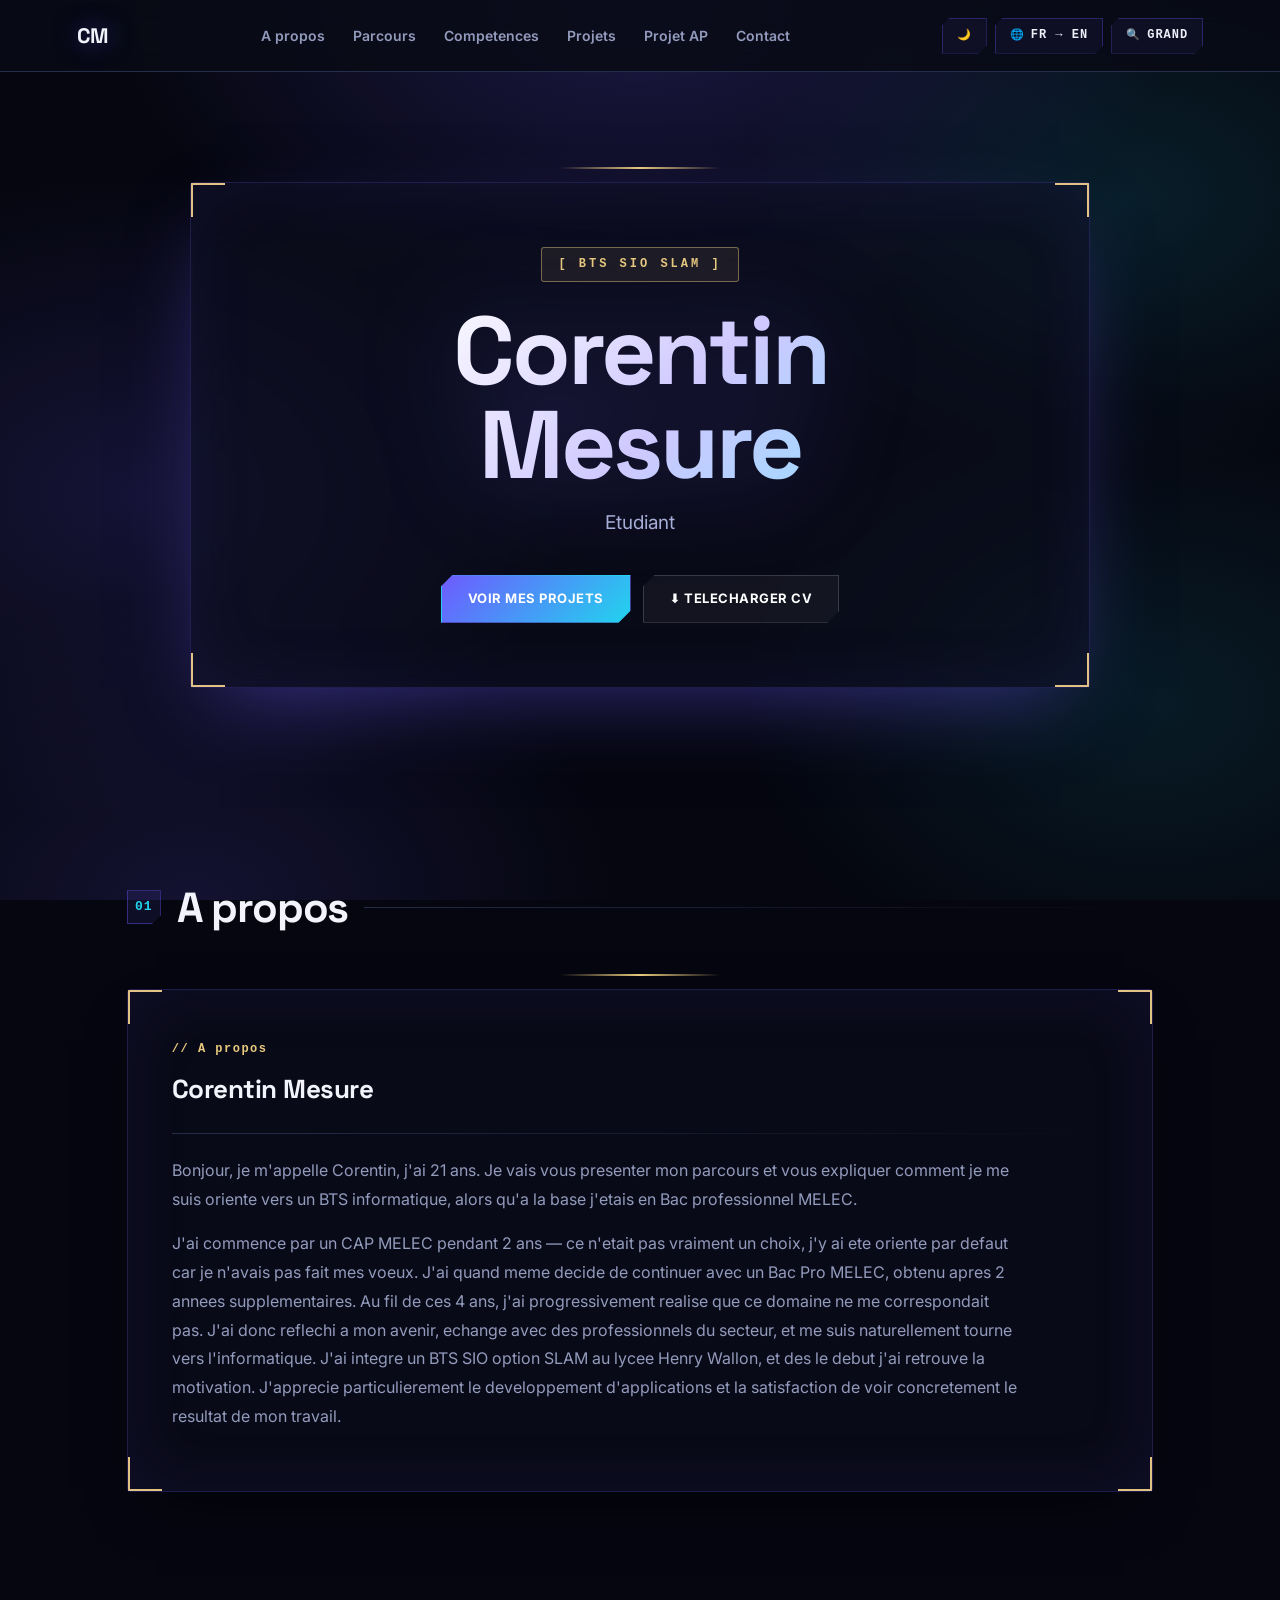
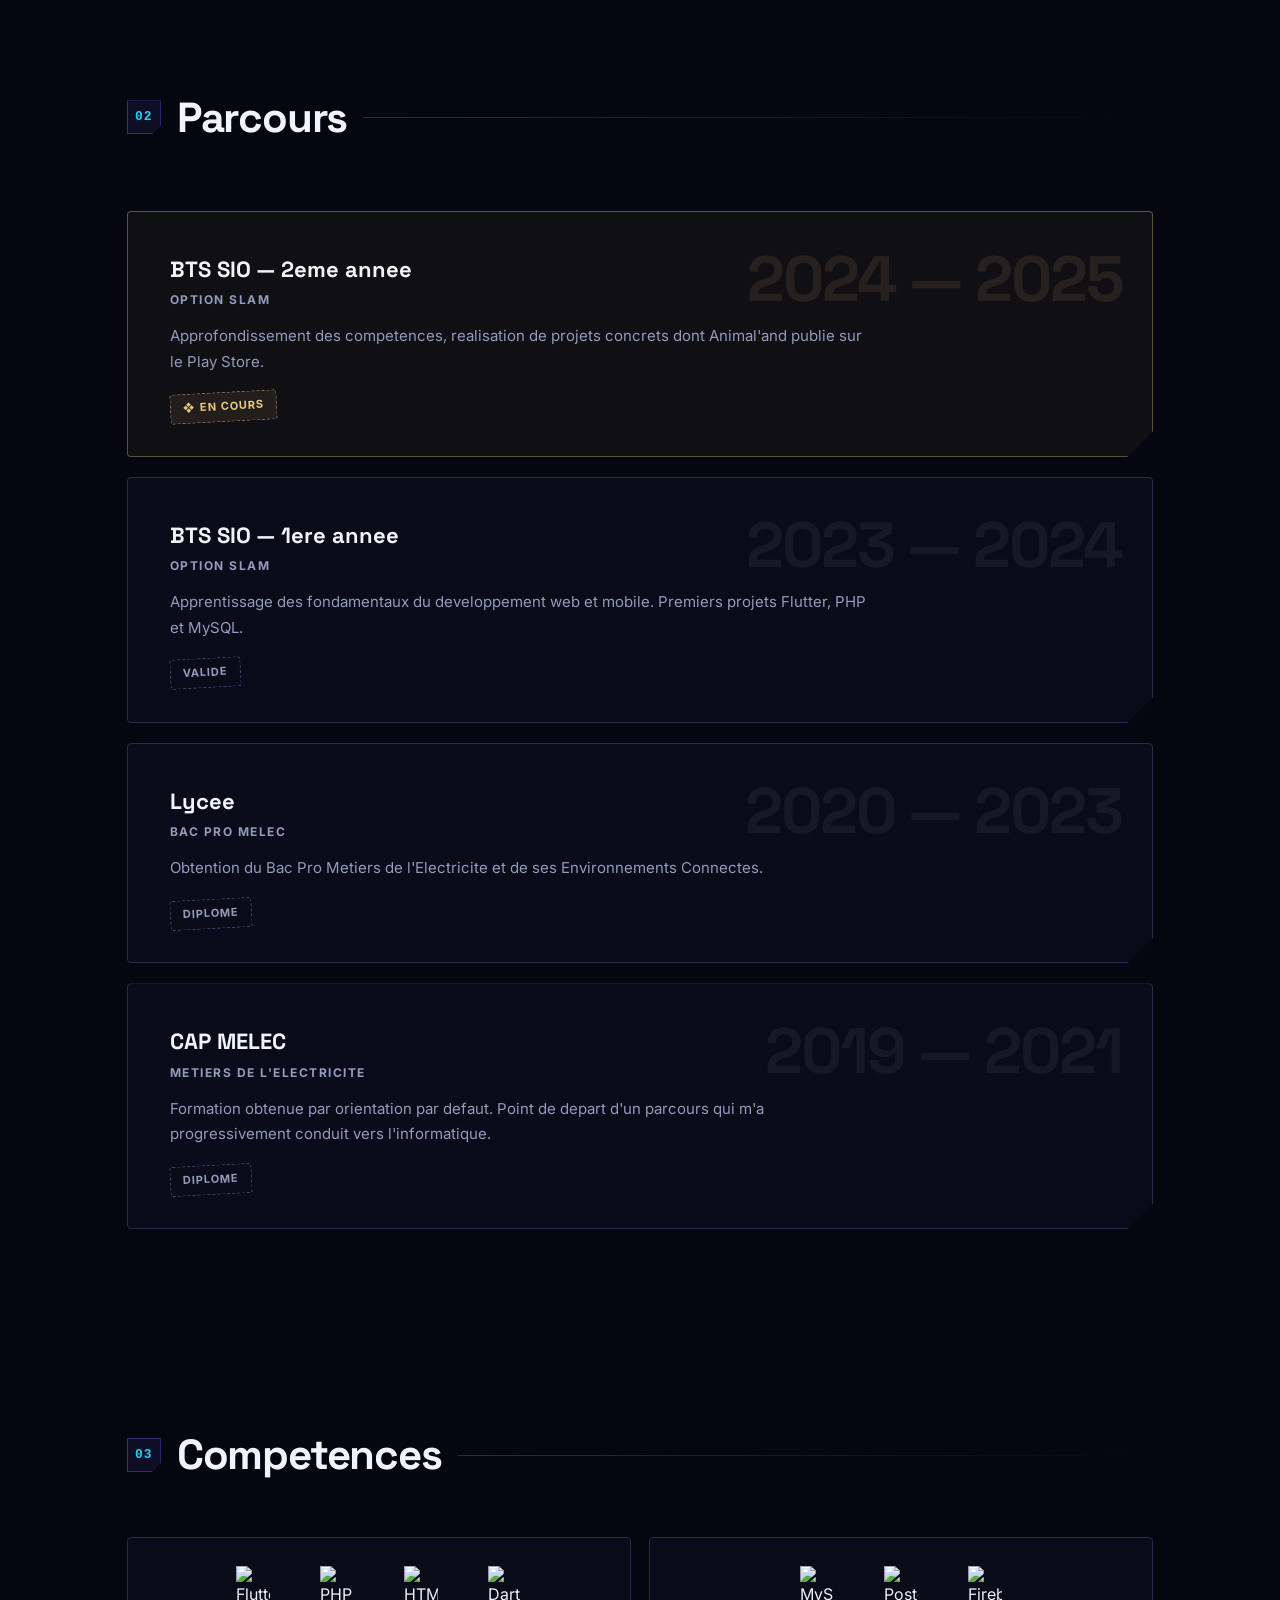
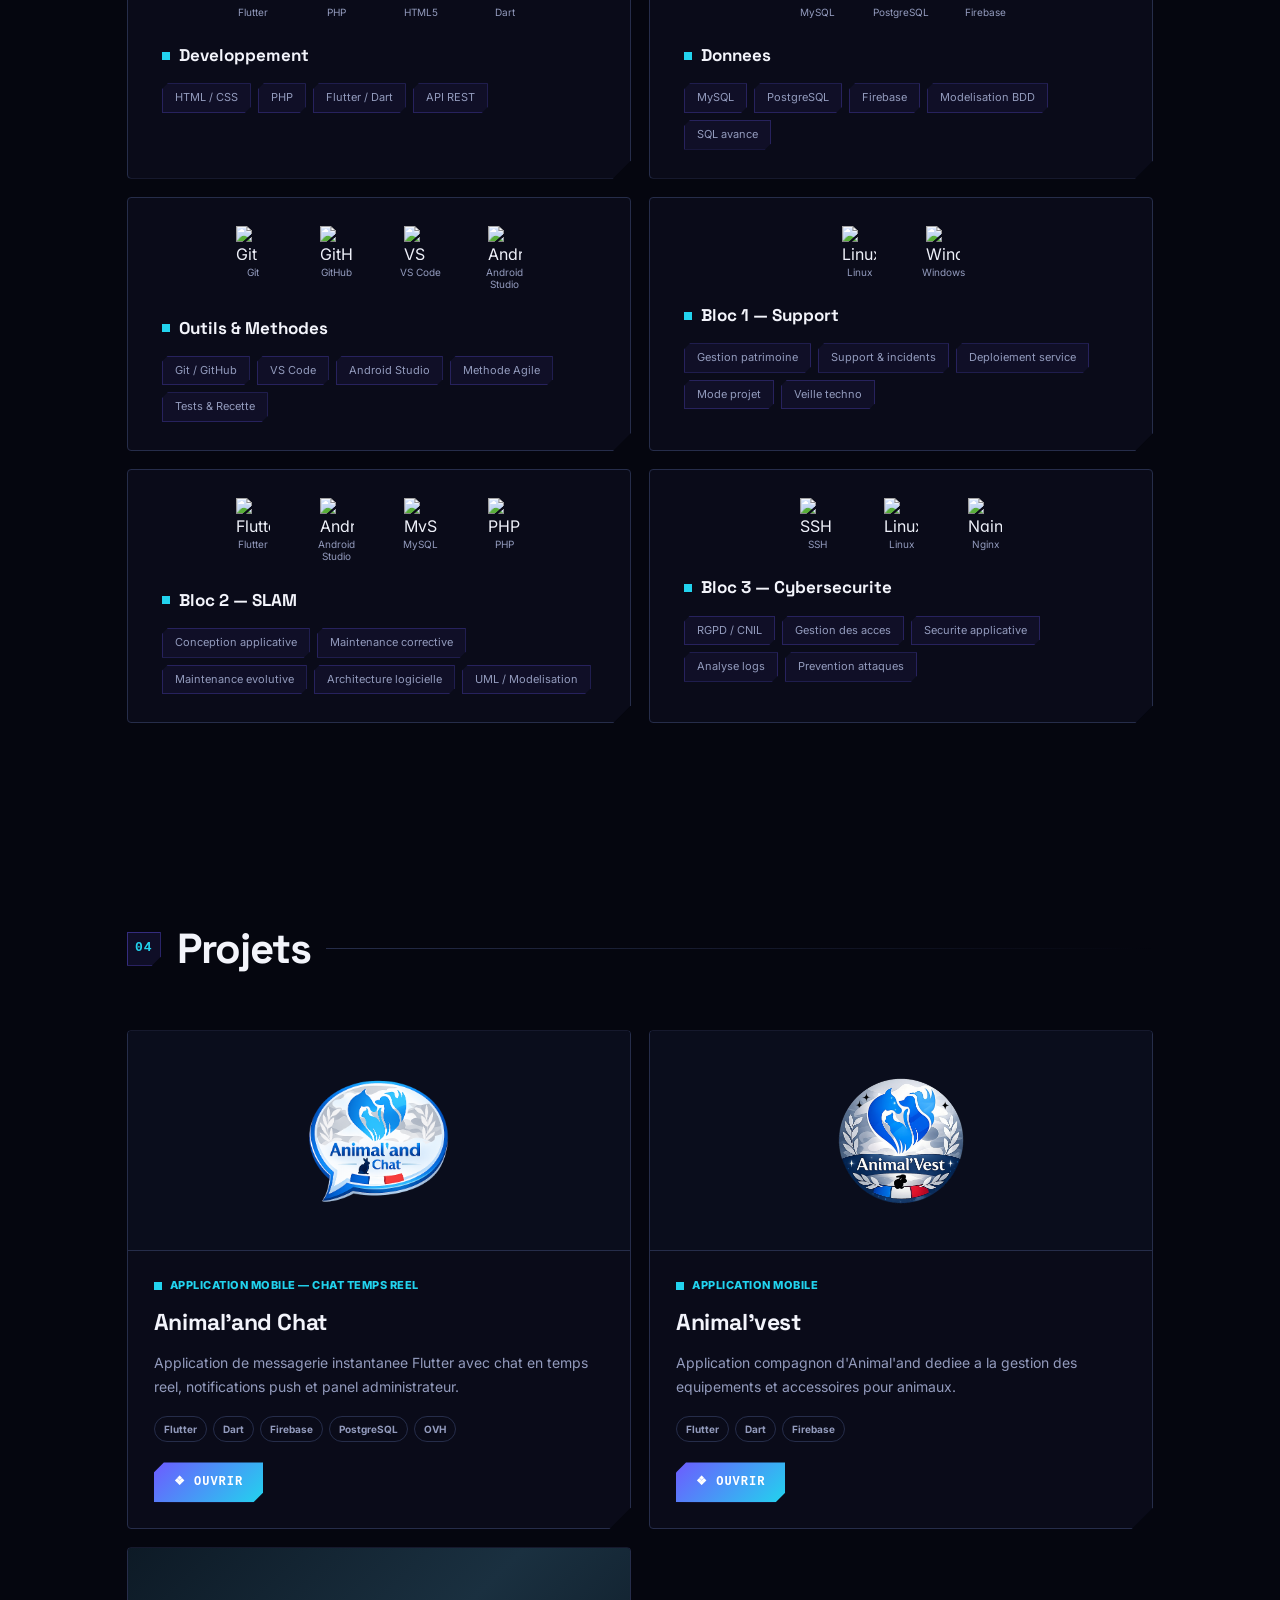
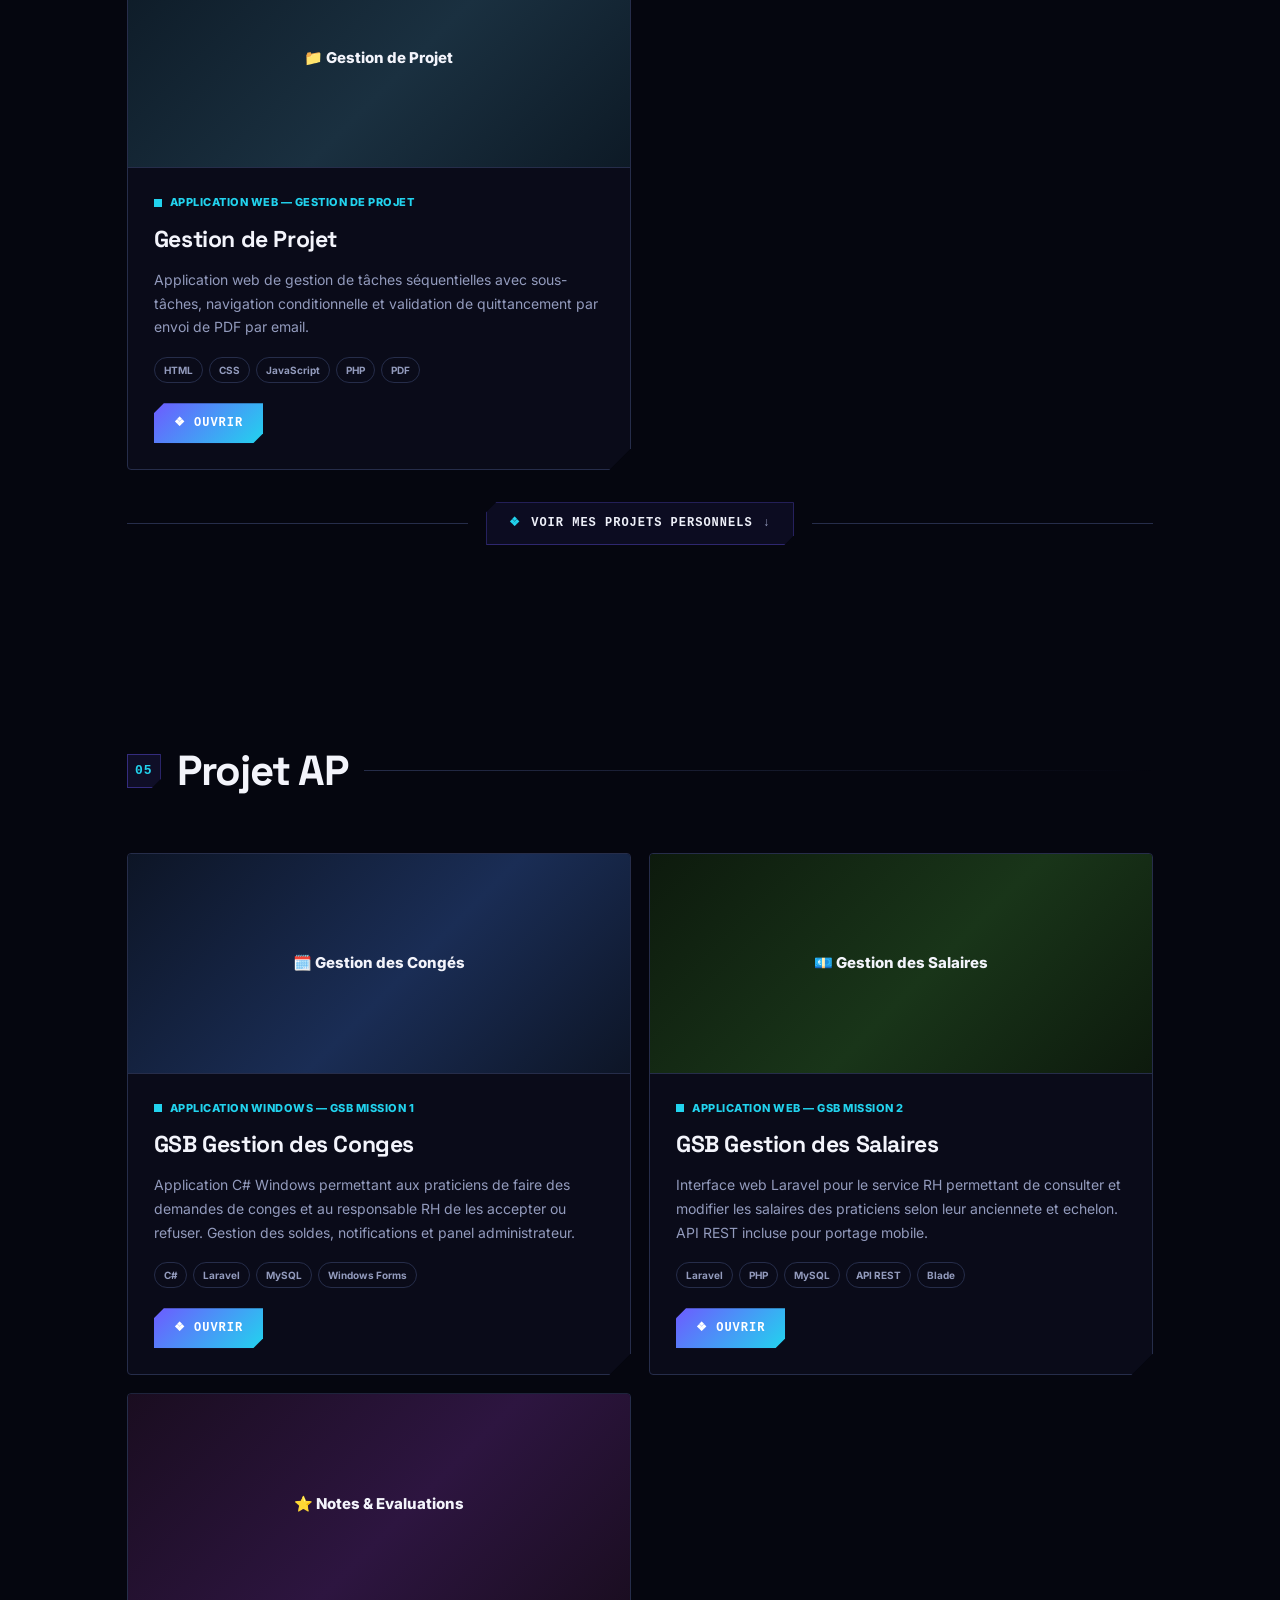
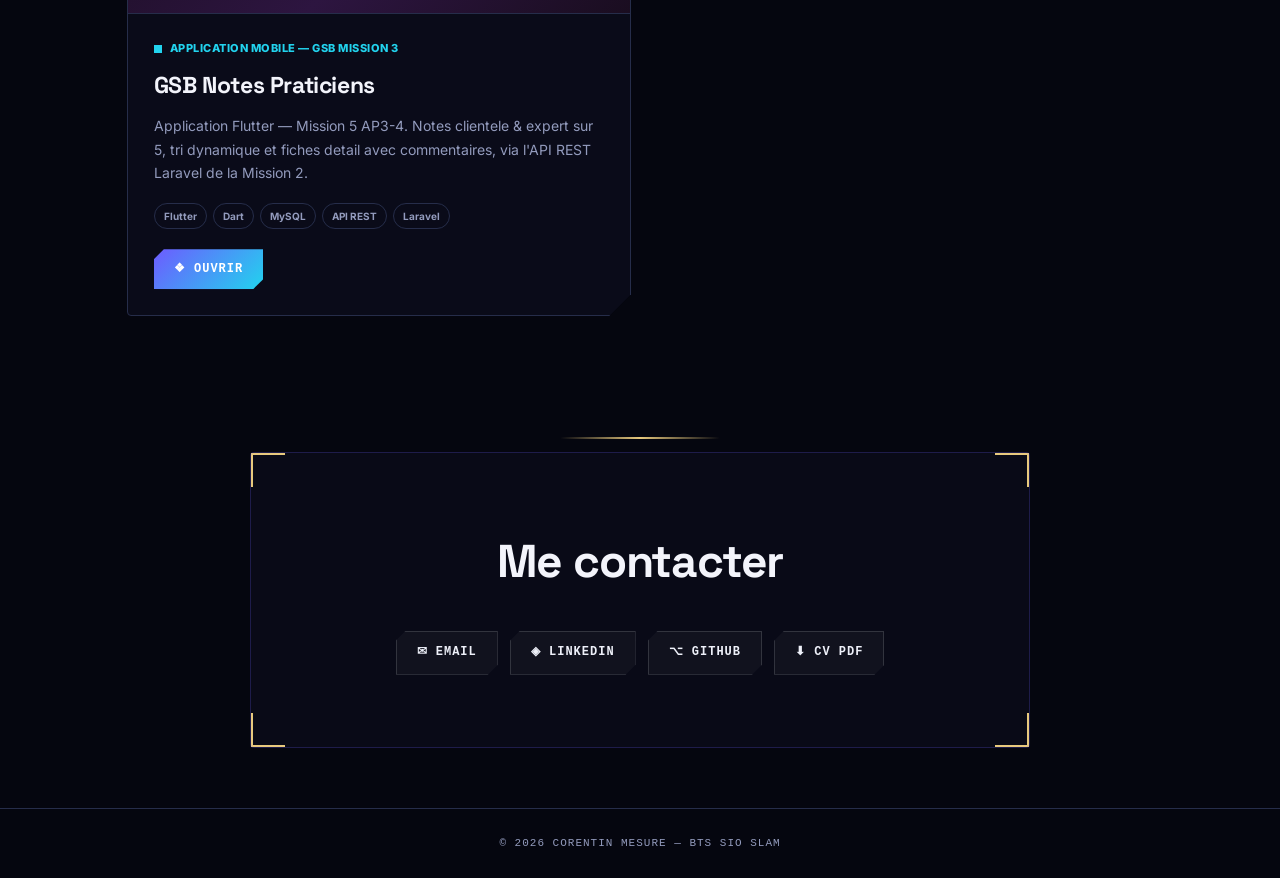
==== commit 9bfbaea9: "Update index.html" ====
--- a/index.html
+++ b/index.html
@@ -31,6 +31,10 @@
       <span class="btn-label lang-fr">FR → EN</span>
       <span class="btn-label lang-en">EN → FR</span>
     </button>
+    <button class="toolbar-btn" id="bigModeBtn" onclick="toggleBigMode()" aria-label="Mode grand" title="Agrandir tout le site">
+      <span>&#x1F50D;</span>
+      <span class="btn-label" data-i18n="nav.bigmode">Grand</span>
+    </button>
   </div>
 </nav>
 
--- a/style.css
+++ b/style.css
@@ -1,2962 +1,811 @@
-/* ════════════════════════════════════════════════════════
-   VARIABLES & RESET
-════════════════════════════════════════════════════════ */
+@import url('https://fonts.googleapis.com/css2?family=Space+Grotesk:wght@500;600;700&family=Inter:wght@400;500;600;700;800&display=swap');
+
+/* =========================================================
+   PORTFOLIO CORENTIN — STYLE MINIMAL / SANS ANIMATIONS
+   ========================================================= */
 
 :root {
-  --gold:         #f0c84a;
-  --gold-light:   #fce07a;
-  --gold-dim:     #c89820;
-  --purple:       #b090f0;
-  --purple-dark:  #8060d0;
-  --cyan:         #5de8f2;
-  --cyan-dim:     #2ab8d0;
-  --bg:           #2e2860;
-  --bg2:          #382e70;
-  --bg3:          #443880;
-  --text:         #ffffff;
-  --text-dim:     #ffffff;
-}
-
-*,
-*::before,
-*::after {
-  margin: 0;
-  padding: 0;
-  box-sizing: border-box;
-}
-
-html.custom-cursor,
-html.custom-cursor body,
-html.custom-cursor a,
-html.custom-cursor button,
-html.custom-cursor input,
-html.custom-cursor label,
-html.custom-cursor select,
-html.custom-cursor textarea,
-html.custom-cursor [onclick],
-html.custom-cursor [role="button"] {
-  cursor: url('cursor.cur') 1 0, url('cursor.png') 2 0, auto !important;
-}
-
+  --bg: #0a0c18;
+  --surface: #121629;
+  --surface-soft: #1a2038;
+  --border: #262d4a;
+  --border-dark: #3b4670;
+  --text: #eef0f9;
+  --muted: #939bbd;
+  --primary: #6d5bff;
+  --primary-2: #22d3ee;
+  --primary-dark: #5142d6;
+  --navy: #f3f4fb;
+  --success: #3ecf8e;
+  --danger: #ff6b6b;
+  --font-display: 'Space Grotesk', Inter, ui-sans-serif, system-ui, sans-serif;
+  --font-body: Inter, ui-sans-serif, system-ui, -apple-system, BlinkMacSystemFont, "Segoe UI", sans-serif;
+}
+
+*, *::before, *::after { box-sizing: border-box; margin: 0; padding: 0; }
 html { scroll-behavior: smooth; }
 
 body {
-  background:   var(--bg);
-  color:        var(--text);
-  font-family:  'Crimson Text', serif;
-  font-size:    18px;
-  overflow-x:   hidden;
-}
-
-.cursor, .cursor-ring, #lolCursor { display: none !important; }
-
-/* ════════════════════════════════════════════════════════
-   BARRE DE PROGRESSION
-════════════════════════════════════════════════════════ */
-
-.scroll-progress {
-  position:   fixed;
-  top:        0;
-  left:       0;
-  height:     2px;
-  width:      0%;
-  background: linear-gradient(to right, var(--gold-dim), var(--gold), var(--gold-light));
-  box-shadow: 0 0 8px var(--gold);
-  z-index:    9999;
-}
-
-/* ════════════════════════════════════════════════════════
-   NAVIGATION
-════════════════════════════════════════════════════════ */
-
-nav {
-  position:   fixed;
-  top:        0;
-  left:       0;
-  right:      0;
-  z-index:    500;
-  padding:    24px 60px;
-  display:    flex;
-  justify-content: space-between;
-  align-items: center;
-  background: linear-gradient(to bottom, rgba(46, 40, 96, 0.97), transparent);
-}
-
-.nav-logo {
-  font-family:     'Cinzel', serif;
-  font-size:       14px;
-  letter-spacing:  4px;
-  color:           var(--gold);
-  text-transform:  uppercase;
-}
-
-.nav-links {
-  display:     flex;
-  gap:         40px;
-  list-style:  none;
-}
-
-.nav-links a {
-  font-family:     'Cinzel', serif;
-  font-size:       11px;
-  letter-spacing:  3px;
-  color:           var(--text-dim);
-  text-decoration: none;
-  text-transform:  uppercase;
-  position:        relative;
-  transition:      color 0.3s;
-}
-
-.nav-links a::after {
-  content:    '';
-  position:   absolute;
-  bottom:     -4px;
-  left:       0;
-  width:      0;
-  height:     1px;
-  background: var(--gold);
-  transition: width 0.3s;
-}
-
-.nav-links a:hover, .nav-links a.active { color: var(--gold); }
-.nav-links a:hover::after, .nav-links a.active::after { width: 100%; }
-
-/* ════════════════════════════════════════════════════════
-   HERO
-════════════════════════════════════════════════════════ */
-
-#hero {
-  height:          100vh;
-  display:         flex;
-  align-items:     center;
-  justify-content: center;
-  position:        relative;
-  overflow:        hidden;
-}
-
-.hero-grid {
-  position:   absolute;
-  inset:      0;
-  pointer-events: none;
-  background-image:
-    linear-gradient(rgba(240, 200, 74, 0.06) 1px, transparent 1px),
-    linear-gradient(90deg, rgba(240, 200, 74, 0.06) 1px, transparent 1px);
-  background-size: 60px 60px;
-}
-
-.hero-content {
-  text-align: center;
-  z-index:    1;
-  animation:  heroReveal 1.2s ease forwards;
-}
-
-@keyframes heroReveal {
-  from { opacity: 0; transform: translateY(30px); }
-  to   { opacity: 1; transform: translateY(0); }
-}
-
-.hero-eyebrow {
-  font-family:     'Cinzel', serif;
-  font-size:       11px;
-  letter-spacing:  8px;
-  color:           var(--gold-dim);
-  text-transform:  uppercase;
-  margin-bottom:   24px;
-  display:         flex;
-  align-items:     center;
-  justify-content: center;
-  gap:             16px;
-}
-
-.hero-eyebrow::before,
-.hero-eyebrow::after {
-  content:    '';
-  width:      40px;
-  height:     1px;
-  background: var(--gold-dim);
-}
-
-.hero-name {
-  font-family:      'Cinzel', serif;
-  font-size:        clamp(48px, 8vw, 96px);
-  font-weight:      900;
-  line-height:      1;
-  color:            transparent;
-  background:       linear-gradient(135deg, var(--gold-light) 0%, var(--gold) 40%, var(--gold-dim) 70%, var(--gold) 100%);
-  -webkit-background-clip: text;
-  background-clip:  text;
-  text-transform:   uppercase;
-  letter-spacing:   4px;
-  margin-bottom:    8px;
-}
-
-.hero-subtitle {
-  font-family:    'Cinzel', serif;
-  font-size:      clamp(14px, 2vw, 20px);
-  letter-spacing: 6px;
-  color:          var(--cyan);
-  text-transform: uppercase;
-  margin-bottom:  48px;
-  opacity:        0.9;
-}
-
-.hero-cta {
-  display:         inline-block;
-  padding:         14px 48px;
-  margin:          0 8px;
-  border:          1px solid var(--gold-dim);
-  font-family:     'Cinzel', serif;
-  font-size:       11px;
-  letter-spacing:  4px;
-  text-transform:  uppercase;
-  color:           var(--gold);
-  text-decoration: none;
-  position:        relative;
-  overflow:        hidden;
-  isolation:       isolate;
-  transition:      color 0.3s;
-}
-
-.hero-cta::before {
-  content:    '';
-  position:   absolute;
-  inset:      0;
-  background: var(--gold);
-  transform:  translateX(-101%);
-  transition: transform 0.4s ease;
-  z-index:    -1;
-}
-
-.hero-cta:hover { color: var(--bg); }
-.hero-cta:hover::before { transform: translateX(0); }
-
-.scroll-indicator {
-  position:   absolute;
-  bottom:     40px;
-  left:       50%;
-  transform:  translateX(-50%);
-  display:    flex;
-  flex-direction: column;
-  align-items: center;
-  gap:        8px;
-  opacity: 0.35;
-}
-
-.scroll-indicator span {
-  font-family:    'Cinzel', serif;
-  font-size:      9px;
-  letter-spacing: 4px;
-  color:          var(--gold-dim);
-}
-
-.scroll-line {
-  width:      1px;
-  height:     40px;
-  background: linear-gradient(to bottom, var(--gold-dim), transparent);
-}
-
-/* ════════════════════════════════════════════════════════
-   UTILITAIRES COMMUNS
-════════════════════════════════════════════════════════ */
-
-section {
-  padding:    120px 60px;
-  max-width:  1200px;
-  margin:     0 auto;
-}
-
-.section-header {
-  display:     flex;
-  align-items: center;
-  gap:         24px;
-  margin-bottom: 80px;
-}
-
-.section-number {
-  font-family:    'Cinzel', serif;
-  font-size:      11px;
-  letter-spacing: 3px;
-  color:          var(--gold-dim);
-}
-
-.section-title {
-  font-family:    'Cinzel', serif;
-  font-size:      clamp(28px, 4vw, 48px);
-  font-weight:    600;
-  color:          var(--gold);
-  text-transform: uppercase;
-  letter-spacing: 3px;
-}
-
-.section-line {
-  flex:       1;
-  height:     1px;
-  background: linear-gradient(to right, var(--gold-dim), transparent);
-}
-
-.reveal {
-  opacity:    0;
-  transform:  translateY(40px);
-  transition: opacity 0.7s ease, transform 0.7s ease;
-}
-
-.reveal.visible {
-  opacity:   1;
-  transform: translateY(0);
-}
-
-.arcane-divider {
-  display:         flex;
-  align-items:     center;
-  justify-content: center;
-  gap:             16px;
-  padding:         20px 0;
-  opacity:         0.4;
-}
-
-.arcane-divider::before,
-.arcane-divider::after {
-  content: '';
-  flex:    1;
-  height:  1px;
-}
-
-.arcane-divider::before { background: linear-gradient(to right, transparent, var(--gold)); }
-.arcane-divider::after  { background: linear-gradient(to left,  transparent, var(--gold)); }
-
-.divider-gem {
-  width:      8px;
-  height:     8px;
-  background: var(--gold);
-  transform:  rotate(45deg);
-}
-
-/* ════════════════════════════════════════════════════════
-   SECTION À PROPOS — CARTE FLIP
-════════════════════════════════════════════════════════ */
-
-#about {
-  display:         flex;
-  flex-direction:  column;
-  align-items:     center;
-  padding:         120px 60px;
-  max-width:       1200px;
-  margin:          0 auto;
-}
-
-.about-section-header {
-  display:      flex;
-  align-items:  center;
-  gap:          24px;
-  margin-bottom: 60px;
-  width:        100%;
-  max-width:    500px;
-}
-
-.about-visual {
-  position:    relative;
-  perspective: 1400px;
-  width:       100%;
-  max-width:   380px;
-}
-
-.card-backdrop {
-  position:   fixed;
-  inset:      0;
-  background: rgba(20, 16, 50, 0.92);
-  z-index:    999;
-  opacity:    0;
-  pointer-events: none;
-  transition: opacity 0.5s ease;
-}
-
-.card-backdrop.active {
-  opacity: 1;
-  pointer-events: all;
-}
-
-.flip-card {
-  width:           100%;
-  aspect-ratio:    3/4;
-  position:        relative;
-  transform-style: preserve-3d;
-  z-index:         10;
-  transition:      transform 0.85s cubic-bezier(0.4, 0.2, 0.2, 1);
-}
-
-.flip-front,
-.flip-back {
-  position:            absolute;
-  inset:               0;
-  backface-visibility: hidden;
-  -webkit-backface-visibility: hidden;
-  border:              1px solid var(--gold-dim);
-  border-radius:       2px;
-  overflow:            hidden;
-  display:             flex;
-  flex-direction:      column;
-  align-items:         center;
-  justify-content:     center;
-}
-
-.flip-front {
-  background: linear-gradient(135deg, #3a3070, #4e3e90, #2e2660);
-}
-
-.flip-back {
-  background: linear-gradient(135deg, #342c68, #403478, #302858);
-  transform:  rotateY(180deg);
-  padding:    48px 44px;
-  text-align: center;
-  gap:        14px;
-  overflow-y: auto;
-}
-
-.flip-card.is-clone .flip-back {
-  padding:         60px 52px 48px;
-  gap:             20px;
-  justify-content: flex-start;
-}
-
-.flip-hint {
-  position:       absolute;
-  bottom:         16px;
-  left:           50%;
-  transform:      translateX(-50%);
-  font-family:    'Cinzel', serif;
-  font-size:      9px;
-  letter-spacing: 3px;
-  color:          var(--gold-dim);
-  text-transform: uppercase;
-  white-space:    nowrap;
-  z-index:        2;
-  animation:      hintPulse 2s ease-in-out infinite;
-}
-
-@keyframes hintPulse {
-  0%, 100% { opacity: 0.4; }
-  50%       { opacity: 1; }
-}
-
-.about-frame-corner {
-  position:     absolute;
-  width:        16px;
-  height:       16px;
-  border-color: var(--gold);
-  border-style: solid;
-  z-index:      1;
-  pointer-events: none;
-}
-
-.about-frame-corner.tl { top: 4px;    left: 4px;   border-width: 2px 0 0 2px; }
-.about-frame-corner.tr { top: 4px;    right: 4px;  border-width: 2px 2px 0 0; }
-.about-frame-corner.bl { bottom: 4px; left: 4px;   border-width: 0 0 2px 2px; }
-.about-frame-corner.br { bottom: 4px; right: 4px;  border-width: 0 2px 2px 0; }
-
-.about-initials {
-  font-family:         'Cinzel', serif;
-  font-size:           80px;
-  font-weight:         900;
-  color:               transparent;
-  -webkit-text-stroke: 1px var(--gold-dim);
-  letter-spacing:      8px;
-  opacity:             0.4;
-}
-
-.about-glow {
-  position:      absolute;
-  bottom:        20%;
-  right:         10%;
-  width:         150px;
-  height:        150px;
-  background:    radial-gradient(circle, rgba(176, 144, 240, 0.4), transparent);
-  border-radius: 50%;
-  pointer-events: none;
-}
-
-.back-tag {
-  font-family:    'Cinzel', serif;
-  font-size:      11px;
-  letter-spacing: 5px;
-  color:          var(--cyan);
-  text-transform: uppercase;
-}
-
-.back-subtitle {
-  font-family:    'Cinzel', serif;
-  font-size:      14px;
-  letter-spacing: 4px;
-  color:          var(--cyan);
-  text-transform: uppercase;
-  opacity:        0.8;
-}
-
-.back-divider {
-  width:      60px;
-  height:     1px;
-  background: linear-gradient(to right, transparent, var(--gold-dim), transparent);
-}
-
-.back-text {
-  font-size:   16px;
-  color:       var(--text);
-  line-height: 1.85;
-  text-align:  left;
-}
-
-.back-text-extra {
-  font-size:   15px;
-  color:       var(--text);
-  line-height: 1.85;
-  text-align:  left;
-  opacity:     0;
-  transform:   translateY(10px);
-  transition:  opacity 0.5s ease 0.15s, transform 0.5s ease 0.15s;
-}
-
-.flip-card.expanded .back-text-extra { opacity: 1; transform: translateY(0); }
-
-.flip-card.is-clone .back-tag        { font-size: 13px; letter-spacing: 6px; }
-.flip-card.is-clone .back-subtitle   { font-size: 26px; letter-spacing: 5px; margin-bottom: 4px; }
-.flip-card.is-clone .back-text       { font-size: 18px; line-height: 1.95; }
-.flip-card.is-clone .back-text-extra { font-size: 17px; line-height: 1.95; }
-
-.back-stats {
-  display:               grid;
-  grid-template-columns: 1fr 1fr;
-  gap:                   12px;
-  width:                 100%;
-  padding-top:           14px;
-  border-top:            1px solid rgba(240, 200, 74, 0.2);
-}
-
-.back-stat-item {
-  text-align:  center;
-  padding:     10px 8px;
-  background:  rgba(240, 200, 74, 0.07);
-  border:      1px solid rgba(240, 200, 74, 0.15);
-}
-
-.back-stat-number {
-  display:        block;
-  font-family:    'Cinzel', serif;
-  font-size:      22px;
-  font-weight:    900;
-  color:          var(--gold);
-}
-
-.back-stat-label {
-  font-family:    'Cinzel', serif;
-  font-size:      9px;
-  letter-spacing: 2px;
-  color:          var(--text);
-  text-transform: uppercase;
-}
-
-.flip-card.is-clone .back-stat-number { font-size: 32px; }
-.flip-card.is-clone .back-stat-label  { font-size: 11px; letter-spacing: 3px; }
-.flip-card.is-clone .back-stat-item   { padding: 18px 12px; }
-
-.back-skills-row {
-  display:         flex;
-  flex-wrap:       wrap;
-  gap:             8px;
-  justify-content: center;
-  width:           100%;
-  padding-top:     14px;
-  border-top:      1px solid rgba(93, 232, 242, 0.15);
-}
-
-.back-skill-tag {
-  font-family:    'Cinzel', serif;
-  font-size:      11px;
-  letter-spacing: 1px;
-  padding:        5px 14px;
-  border:         1px solid rgba(93, 232, 242, 0.3);
-  color:          var(--cyan-dim);
-}
-
-.flip-card.is-clone .back-skill-tag { font-size: 14px; padding: 9px 22px; letter-spacing: 2px; }
-
-.back-close {
-  position:   absolute;
-  top:        16px;
-  right:      16px;
-  width:      36px;
-  height:     36px;
-  background: none;
-  border:     1px solid rgba(240, 200, 74, 0.35);
-  color:      var(--gold-dim);
-  font-size:  14px;
-  display:    none;
-  align-items: center;
-  justify-content: center;
-  z-index:    10;
-  transition: all 0.3s;
-}
-
-.flip-card.expanded .back-close { display: flex; }
-.back-close:hover { background: var(--gold); border-color: var(--gold); color: var(--bg); }
-
-/* ════════════════════════════════════════════════════════
-   SECTION PARCOURS — TIMELINE
-════════════════════════════════════════════════════════ */
-
-#timeline {
-  max-width: 800px;
-  margin:    0 auto;
-  padding:   80px 60px;
-}
-
-.timeline-track {
-  position:     relative;
-  padding-left: 48px;
-}
-
-.timeline-track::before {
-  content:    '';
-  position:   absolute;
-  left:       7px;
-  top:        0;
-  bottom:     0;
-  width:      1px;
-  background: linear-gradient(to bottom, transparent, var(--gold-dim) 15%, var(--gold-dim) 85%, transparent);
-}
-
-.timeline-item {
-  position:       relative;
-  padding-bottom: 56px;
-  opacity:        0;
-  transform:      translateX(-20px);
-  transition:     opacity 0.7s ease, transform 0.7s ease;
-}
-
-.timeline-item.visible   { opacity: 1; transform: translateX(0); }
-.timeline-item:last-child { padding-bottom: 0; }
-
-.timeline-gem {
-  position:   absolute;
-  left:       -41px;
-  top:        4px;
-  width:      14px;
-  height:     14px;
-  background: var(--bg);
-  border:     2px solid var(--gold-dim);
-  transform:  rotate(45deg);
-  transition: border-color 0.3s, box-shadow 0.3s;
-}
-
-.timeline-item.visible .timeline-gem { border-color: var(--gold); box-shadow: 0 0 12px rgba(240, 200, 74, 0.5); }
-.timeline-item.current .timeline-gem { background: var(--gold); box-shadow: 0 0 20px rgba(240, 200, 74, 0.7); }
-
-.timeline-year  { font-family: 'Cinzel', serif; font-size: 10px; letter-spacing: 4px; color: var(--gold-dim); text-transform: uppercase; margin-bottom: 8px; }
-.timeline-title { font-family: 'Cinzel', serif; font-size: 20px; font-weight: 700; color: var(--gold); margin-bottom: 6px; }
-.timeline-sub   { font-family: 'Cinzel', serif; font-size: 12px; letter-spacing: 2px; color: var(--cyan); text-transform: uppercase; margin-bottom: 12px; }
-.timeline-desc  { font-size: 15px; color: var(--text); line-height: 1.8; max-width: 500px; }
-
-.timeline-badge {
-  display:        inline-block;
-  margin-top:     12px;
-  padding:        4px 12px;
-  border:         1px solid rgba(240, 200, 74, 0.25);
-  font-family:    'Cinzel', serif;
-  font-size:      9px;
-  letter-spacing: 3px;
-  color:          var(--gold-dim);
-  text-transform: uppercase;
-}
-
-.timeline-badge.active { border-color: rgba(93, 232, 242, 0.45); color: var(--cyan); box-shadow: 0 0 12px rgba(93, 232, 242, 0.12); }
-
-/* ════════════════════════════════════════════════════════
-   SECTION COMPÉTENCES
-════════════════════════════════════════════════════════ */
-
-#skills { position: relative; }
-
-#skills::before {
-  content: '';
-  position: absolute;
-  inset:    0;
-  pointer-events: none;
-  background-image: repeating-linear-gradient(60deg, rgba(176, 144, 240, 0.07) 0px, rgba(176, 144, 240, 0.07) 1px, transparent 1px, transparent 30px);
-}
-
-.skills-grid {
-  display:               grid;
-  grid-template-columns: repeat(3, 1fr);
-  gap:                   2px;
-}
-
-.skill-card {
-  position:   relative;
-  padding:    40px 32px;
-  background: rgba(56, 46, 112, 0.9);
-  border:     1px solid rgba(176, 144, 240, 0.25);
-  overflow:   hidden;
-  transition: background 0.4s ease, transform 0.4s ease;
-}
-
-.skill-card::before {
-  content:    '';
-  position:   absolute;
-  top:        0; left: 0; right: 0;
-  height:     2px;
-  background: linear-gradient(to right, transparent, var(--cyan), transparent);
-  transform:  scaleX(0);
-  transition: transform 0.4s;
-}
-
-.skill-card:hover         { background: rgba(68, 56, 128, 0.98); transform: translateY(-4px); }
-.skill-card:hover::before { transform: scaleX(1); }
-
-.skill-icon-row {
-  display:         flex;
-  flex-wrap:       wrap;
-  gap:             16px;
-  justify-content: center;
-  margin-bottom:   20px;
-}
-
-.skill-icon-item { display: flex; flex-direction: column; align-items: center; gap: 6px; }
-
-.skill-icon-item img {
-  width:  36px;
-  height: 36px;
-  object-fit: contain;
-  filter: drop-shadow(0 0 4px rgba(255,255,255,0.15));
-}
-
-.skill-icon-item span {
-  font-family:    'Cinzel', serif;
-  font-size:      9px;
-  letter-spacing: 1px;
-  color:          var(--text);
-  text-align:     center;
-  opacity:        0.75;
-  white-space:    nowrap;
-  overflow:       hidden;
-  text-overflow:  ellipsis;
-  max-width:      48px;
-  display:        block;
-}
-
-.skill-name  { font-family: 'Cinzel', serif; font-size: 14px; letter-spacing: 2px; color: var(--gold); text-transform: uppercase; margin-bottom: 16px; }
-.skill-items { display: flex; flex-wrap: wrap; gap: 8px; }
-
-.skill-tag {
-  font-family:    'Cinzel', serif;
-  font-size:      12px;
-  letter-spacing: 1px;
-  padding:        4px 12px;
-  border:         1px solid rgba(93, 232, 242, 0.25);
-  color:          var(--text);
-  opacity:        0;
-  transform:      translateX(-8px);
-  transition:     opacity 0.4s ease, transform 0.4s ease, border-color 0.3s, color 0.3s;
-}
-
-.skill-card.visible .skill-tag { opacity: 1; transform: translateX(0); }
-.skill-card:hover .skill-tag   { border-color: rgba(93, 232, 242, 0.6); }
-
-/* ════════════════════════════════════════════════════════
-   SECTION PROJETS
-════════════════════════════════════════════════════════ */
-
-.projects-grid {
-  display:               grid;
-  grid-template-columns: repeat(2, 1fr);
-  gap:                   32px;
-}
-
-.project-card {
-  position:   relative;
-  overflow:   hidden;
-  background: rgba(46, 40, 90, 0.95);
-  border:     1px solid rgba(176, 144, 240, 0.25);
-  transition: border-color 0.4s ease, transform 0.4s ease, box-shadow 0.4s ease;
-}
-
-.project-card:hover {
-  border-color: rgba(93, 232, 242, 0.55);
-  transform:    translateY(-8px);
-  box-shadow:   0 30px 60px rgba(0,0,0,0.4), 0 0 40px rgba(93,232,242,0.12);
-}
-
-.project-visual {
-  position:        relative;
-  height:          200px;
-  overflow:        hidden;
-  display:         flex;
-  align-items:     center;
-  justify-content: center;
-}
-
-.project-visual-1 { background: linear-gradient(135deg, #3a1a70, #6030c0, #3a1a70); }
-.project-visual-2 { background: linear-gradient(135deg, #102840, #1a6888, #102840); }
-.project-visual-3 { background: linear-gradient(135deg, #1a1a50, #2a2880, #1a1a50); }
-
-.project-glyph { font-size: 64px; opacity: 0.45; transition: opacity 0.4s, transform 0.4s; }
-.project-card:hover .project-glyph { opacity: 0.75; transform: scale(1.1); }
-
-.project-overlay { position: absolute; inset: 0; background: linear-gradient(to bottom, transparent 50%, rgba(46,40,90,0.95)); }
-
-.project-body  { padding: 28px; }
-.project-type  { font-family: 'Cinzel', serif; font-size: 9px; letter-spacing: 4px; color: var(--cyan); text-transform: uppercase; margin-bottom: 12px; }
-.project-title { font-family: 'Cinzel', serif; font-size: 20px; letter-spacing: 1px; color: var(--gold); margin-bottom: 12px; }
-.project-desc  { font-size: 15px; color: var(--text); line-height: 1.7; margin-bottom: 20px; }
-.project-tags  { display: flex; flex-wrap: wrap; gap: 8px; }
-
-.project-tag {
-  font-family:    'Cinzel', serif;
-  font-size:      11px;
-  letter-spacing: 1px;
-  padding:        3px 10px;
-  background:     rgba(240, 200, 74, 0.07);
-  border:         1px solid rgba(240, 200, 74, 0.2);
-  color:          var(--gold-dim);
-}
-
-.project-btn {
-  display:        inline-flex;
-  align-items:    center;
-  gap:            8px;
-  margin-top:     20px;
-  padding:        10px 24px;
-  border:         1px solid var(--gold-dim);
-  background:     transparent;
-  font-family:    'Cinzel', serif;
-  font-size:      11px;
-  letter-spacing: 3px;
-  text-transform: uppercase;
-  color:          var(--gold);
-  position:       relative;
-  overflow:       hidden;
-  isolation:      isolate;
-  transition:     color 0.3s;
-}
-
-.project-btn::before {
-  content:    '';
-  position:   absolute;
-  inset:      0;
-  background: var(--gold);
-  transform:  translateX(-101%);
-  transition: transform 0.35s ease;
-  z-index:    0;
-}
-
-.project-btn:hover         { color: var(--bg); }
-.project-btn:hover::before { transform: translateX(0); }
-.project-btn span          { position: relative; z-index: 1; }
-
-/* ════════════════════════════════════════════════════════
-   SECTION CONTACT
-════════════════════════════════════════════════════════ */
-
-#contact-section {
-  text-align: center;
-  padding:    120px 60px;
-  max-width:  1000px;
-  margin:     0 auto;
-}
-
-.contact-rune  { display: block; font-size: 48px; margin-bottom: 24px; opacity: 0.4; }
-.contact-title { font-family: 'Cinzel', serif; font-size: clamp(32px,5vw,56px); font-weight: 900; letter-spacing: 4px; color: var(--gold); text-transform: uppercase; margin-bottom: 24px; }
-.contact-text  { font-size: 18px; font-style: italic; line-height: 1.8; color: var(--text); margin-bottom: 48px; }
-.contact-links { display: flex; flex-wrap: nowrap; justify-content: center; align-items: center; gap: 16px; }
-
-.contact-link {
-  display:         flex;
-  align-items:     center;
-  gap:             10px;
-  padding:         16px 28px;
-  border:          1px solid var(--gold-dim);
-  font-family:     'Cinzel', serif;
-  font-size:       11px;
-  letter-spacing:  3px;
-  text-transform:  uppercase;
-  color:           var(--gold);
-  text-decoration: none;
-  white-space:     nowrap;
-  position:        relative;
-  overflow:        hidden;
-  isolation:       isolate;
-  transition:      color 0.3s;
-}
-
-.contact-link::before {
-  content:    '';
-  position:   absolute;
-  inset:      0;
-  background: var(--gold);
-  transform:  translateY(101%);
-  transition: transform 0.4s ease;
-  z-index:    -1;
-}
-
-.contact-link:hover         { color: var(--bg); }
-.contact-link:hover::before { transform: translateY(0); }
-
-/* ════════════════════════════════════════════════════════
-   FOOTER
-════════════════════════════════════════════════════════ */
-
-footer   { text-align: center; padding: 40px; border-top: 1px solid rgba(240,200,74,0.1); }
-footer p { font-family: 'Cinzel', serif; font-size: 10px; letter-spacing: 3px; color: var(--text); text-transform: uppercase; }
-
-/* ════════════════════════════════════════════════════════
-   MODALS PRINCIPALES
-════════════════════════════════════════════════════════ */
-
-.modal-overlay {
-  position:        fixed;
-  inset:           0;
-  background:      rgba(16, 12, 40, 0.94);
-  z-index:         2000;
-  display:         flex;
-  align-items:     center;
-  justify-content: center;
-  opacity:         0;
-  pointer-events:  none;
-  transition:      opacity 0.4s ease;
-}
-
-.modal-overlay.active { opacity: 1; pointer-events: all; }
-
-.modal {
-  position:   relative;
-  width:      min(96vw, 960px);
-  max-height: 95vh;
-  overflow-y: auto;
-  background: linear-gradient(160deg, #342c68, #201840);
-  border:     1px solid rgba(176, 144, 240, 0.4);
-  transform:  translateY(30px) scale(0.97);
-  transition: transform 0.4s ease;
-}
-
-.modal-overlay.active .modal { transform: translateY(0) scale(1); }
-
-.modal::before {
-  content: ''; position: absolute; top: 0; left: 0; right: 0;
-  height: 2px;
-  background: linear-gradient(to right, transparent, var(--gold), transparent);
-  z-index: 1;
-}
-
-.modal-corner    { position: absolute; width: 14px; height: 14px; border-color: var(--gold); border-style: solid; z-index: 10; pointer-events: none; }
-.modal-corner.tl { top: 0;    left: 0;  border-width: 2px 0 0 2px; }
-.modal-corner.tr { top: 0;    right: 0; border-width: 2px 2px 0 0; }
-.modal-corner.bl { bottom: 0; left: 0;  border-width: 0 0 2px 2px; }
-.modal-corner.br { bottom: 0; right: 0; border-width: 0 2px 2px 0; }
-
-.modal-corners-wrapper { position: sticky; bottom: 0; left: 0; right: 0; height: 0; pointer-events: none; }
-
-.modal-header {
-  position:       relative;
-  padding:        52px 64px 36px;
-  border-bottom:  1px solid rgba(240, 200, 74, 0.12);
-  display:        flex;
-  flex-direction: column;
-  align-items:    center;
-  text-align:     center;
-}
-
-.modal-close {
-  position: absolute; top: 20px; right: 20px;
-  width: 40px; height: 40px;
-  background: none; border: 1px solid rgba(240,200,74,0.35);
-  color: var(--gold-dim); font-size: 18px;
-  display: flex; align-items: center; justify-content: center;
-  transition: all 0.3s;
-}
-
-.modal-close:hover { background: var(--gold); border-color: var(--gold); color: var(--bg); }
-
-.modal-body  { padding: 52px 64px; text-align: center; }
-.modal-emoji { display: block; font-size: 72px; margin-bottom: 32px; }
-.modal-type  { font-family: 'Cinzel', serif; font-size: 11px; letter-spacing: 6px; color: var(--cyan); text-transform: uppercase; margin-bottom: 12px; }
-.modal-title { font-family: 'Cinzel', serif; font-size: 44px; font-weight: 600; letter-spacing: 3px; color: var(--gold); }
-.modal-desc  { font-size: 20px; color: var(--text); line-height: 1.95; margin: 0 auto 40px; max-width: 720px; }
-
-.modal-features       { margin: 0 auto 40px; max-width: 720px; text-align: left; }
-.modal-features-title { font-family: 'Cinzel', serif; font-size: 11px; letter-spacing: 4px; color: #fff; text-transform: uppercase; margin-bottom: 20px; text-align: center; }
-
-.modal-feature {
-  display: flex; align-items: flex-start; gap: 14px;
-  padding: 14px 0; border-bottom: 1px solid rgba(240,200,74,0.07);
-  font-size: 18px; color: #fff;
-}
-
-.modal-feature::before { content: '◆'; color: #fff; font-size: 9px; margin-top: 6px; flex-shrink: 0; }
-
-.modal-tags { display: flex; flex-wrap: wrap; gap: 12px; justify-content: center; }
-
-.modal-tag {
-  font-family: 'Cinzel', serif; font-size: 13px; letter-spacing: 1px;
-  padding: 8px 22px;
-  background: rgba(240,200,74,0.07); border: 1px solid rgba(240,200,74,0.25); color: #fff;
-}
-
-.modal-feature-btn {
-  display: flex; align-items: flex-start; gap: 14px;
-  width: 100%; padding: 14px 16px; margin-bottom: 6px;
-  background: rgba(240,200,74,0.03); border: 1px solid rgba(240,200,74,0.1);
-  color: #fff; text-align: left; position: relative; overflow: hidden;
-  transition: background 0.3s, border-color 0.3s, transform 0.2s;
-}
-
-.modal-feature-btn::before          { content: '◆'; color: #fff; font-size: 9px; margin-top: 6px; flex-shrink: 0; transition: color 0.3s; }
-.modal-feature-btn:hover            { background: rgba(240,200,74,0.09); border-color: rgba(240,200,74,0.35); transform: translateX(4px); }
-.modal-feature-btn:hover::before    { color: var(--gold); }
-.modal-feature-btn:hover .feat-arrow { opacity: 1; transform: translateX(0) translateY(-50%); }
-
-.feat-title   { display: block; font-family: 'Cinzel', serif; font-size: 13px; letter-spacing: 1px; color: var(--gold); margin-bottom: 4px; }
-.feat-preview { font-size: 15px; color: #fff; line-height: 1.6; }
-
-.feat-arrow {
-  position: absolute; right: 16px; top: 50%;
-  transform: translateX(6px) translateY(-50%);
-  font-size: 14px; color: var(--gold); opacity: 0;
-  transition: opacity 0.25s, transform 0.25s;
-}
-
-/* ════════════════════════════════════════════════════════
-   SOUS-MODALS
-════════════════════════════════════════════════════════ */
-
-.submodal-overlay {
-  position: fixed; inset: 0;
-  background: rgba(10,8,28,0.96);
-  z-index: 3000;
-  display: flex; align-items: center; justify-content: center;
-  opacity: 0; pointer-events: none;
-  transition: opacity 0.35s ease;
-}
-
-.submodal-overlay.active { opacity: 1; pointer-events: all; }
-
-.submodal {
-  position:   relative;
-  width:      min(94vw, 780px);
-  max-height: 90vh;
-  overflow-y: auto;
-  background: linear-gradient(150deg, #302868, #1e1850, #281c5c);
-  border:     1px solid rgba(93,232,242,0.28);
-  transform:  translateY(20px) scale(0.98);
-  transition: transform 0.35s ease;
-}
-
-.submodal-overlay.active .submodal { transform: translateY(0) scale(1); }
-
-.submodal::before { content: ''; position: absolute; top: 0; left: 0; right: 0; height: 2px; background: linear-gradient(to right, transparent, var(--cyan), transparent); }
-
-.submodal-header { position: relative; padding: 36px 48px 24px; border-bottom: 1px solid rgba(93,232,242,0.12); text-align: center; }
-.submodal-icon   { display: block; font-size: 48px; margin-bottom: 16px; }
-.submodal-type   { font-family: 'Cinzel', serif; font-size: 10px; letter-spacing: 5px; color: var(--cyan); text-transform: uppercase; margin-bottom: 8px; }
-.submodal-title  { font-family: 'Cinzel', serif; font-size: 26px; font-weight: 600; letter-spacing: 2px; color: var(--gold); }
-
-.submodal-close {
-  position: absolute; top: 16px; right: 16px;
-  width: 36px; height: 36px;
-  background: none; border: 1px solid rgba(93,232,242,0.28);
-  color: var(--cyan-dim); font-size: 16px;
-  display: flex; align-items: center; justify-content: center;
-  transition: all 0.3s;
-}
-
-.submodal-close:hover { background: var(--cyan); color: var(--bg); }
-
-.submodal-body { padding: 36px 48px 48px; }
-.submodal-desc { font-size: 17px; color: #fff; line-height: 1.95; margin-bottom: 28px; }
-.submodal-steps { display: flex; flex-direction: column; gap: 16px; }
-
-.submodal-step {
-  display: flex; gap: 16px; align-items: flex-start;
-  padding: 16px 20px;
-  background: rgba(240,200,74,0.04); border: 1px solid rgba(240,200,74,0.1);
-  border-radius: 10px;
-}
-
-.submodal-step.has-video         { transition: background 0.2s, transform 0.15s; }
-.submodal-step.has-video:hover   { background: rgba(200,160,60,0.08); transform: translateX(4px); }
-
-.step-num  { font-family: 'Cinzel', serif; font-size: 11px; letter-spacing: 2px; color: var(--gold-dim); min-width: 28px; padding-top: 2px; }
-.step-text { font-size: 16px; color: #fff; line-height: 1.8; }
-.step-text strong { color: #fff; }
-
-.step-play-hint {
-  display: inline-flex; align-items: center; gap: 5px;
-  font-size: 10.5px; color: #c8a03c; margin-left: 8px;
-  opacity: 0.85; font-style: italic; white-space: nowrap; vertical-align: middle;
-}
-
-.step-play-hint::before {
-  content: '\25B6'; font-size: 8px;
-  background: rgba(200,160,60,0.15); border: 1px solid rgba(200,160,60,0.45);
-  border-radius: 50%; width: 17px; height: 17px;
-  display: inline-flex; align-items: center; justify-content: center; flex-shrink: 0;
-}
-
-/* ════════════════════════════════════════════════════════
-   ACCORDÉON TECHNOLOGIE
-════════════════════════════════════════════════════════ */
-
-.tech-accordion {
-  display: inline-flex; align-items: center; gap: 8px;
-  padding: 3px 12px 3px 10px;
-  background: rgba(93,232,242,0.08); border: 1px solid rgba(93,232,242,0.28);
-  border-radius: 2px;
-  font-family: 'Cinzel', serif; font-size: 0.95em; font-weight: 600; letter-spacing: 1px;
-  color: var(--cyan); vertical-align: middle;
-  transition: background 0.25s, border-color 0.25s, color 0.25s;
-}
-
-.tech-accordion:hover         { background: rgba(93,232,242,0.15); border-color: rgba(93,232,242,0.55); color: #a0f5fb; }
-.tech-accordion.open          { background: rgba(93,232,242,0.12); border-color: var(--cyan); color: #fff; }
-.tech-accordion .acc-arrow    { display: inline-block; font-size: 11px; opacity: 0.7; transition: transform 0.3s cubic-bezier(0.34,1.56,0.64,1); }
-.tech-accordion.open .acc-arrow { transform: rotate(90deg); opacity: 1; }
-
-.tech-accordion-body      { max-height: 0; overflow: hidden; opacity: 0; margin-top: 0; transition: max-height 0.45s cubic-bezier(0.16,1,0.3,1), opacity 0.35s ease; }
-.tech-accordion-body.open { max-height: 400px; opacity: 1; margin-top: 14px; }
-
-.tech-accordion-inner {
-  display: flex; flex-direction: column; gap: 10px;
-  padding: 16px 20px;
-  background: rgba(93,232,242,0.05); border: 1px solid rgba(93,232,242,0.18);
-  border-left: 3px solid rgba(93,232,242,0.45);
-}
-
-.tech-accordion-body ul          { list-style: none; display: flex; flex-direction: column; gap: 10px; margin: 0; padding: 0; }
-.tech-accordion-body li          { position: relative; padding-left: 18px; font-size: 15px; color: #fff; line-height: 1.75; }
-.tech-accordion-body li::before  { content: '›'; position: absolute; left: 0; top: 0; font-size: 14px; color: var(--cyan); font-weight: 900; }
-.tech-accordion-body li strong   { color: #fff; }
-
-/* ════════════════════════════════════════════════════════
-   VIDEO MODAL
-════════════════════════════════════════════════════════ */
-
-.video-modal-overlay {
-  display: none; position: fixed;
-  top: 0; left: 0; width: 100%; height: 100%;
-  z-index: 999999;
-  background: rgba(0,0,0,0.9);
-  align-items: center; justify-content: center;
-  padding: 80px 20px 20px;
-  box-sizing: border-box;
-  touch-action: pan-y;
-  overscroll-behavior: contain;
-}
-
-.video-modal-overlay.open { display: flex; }
-
-.video-modal-wrap  { display: flex; flex-direction: column; align-items: center; gap: 12px; max-width: 360px; width: 100%; }
-
-.video-modal-inner {
-  position: relative; width: 100%;
-  background: #0d1117; border-radius: 18px;
-  border: 1px solid rgba(200,160,60,0.5);
-  overflow: hidden; box-shadow: 0 0 60px rgba(200,160,60,0.2);
-  animation: videoModalIn 0.25s ease;
-  touch-action: pan-y;
-}
-
-/* CORRECTION 2 — L'image ne dépasse pas la fenêtre en tenant compte de la barre */
-.video-modal-inner img,
-.video-modal-inner canvas {
-  display: block;
-  width: 100% !important;
-  max-height: calc(65vh - 80px) !important; /* -80px pour la barre de zoom */
-  object-fit: contain !important;
-  border-radius: 18px;
-  min-height: 100px;
-  touch-action: pan-y !important;
-}
-
-
-.video-modal-bar {
   position: relative;
-  z-index: 10;
-  flex-shrink: 0;
-}
-
-@keyframes videoModalIn { from { opacity: 0; transform: scale(0.92); } to { opacity: 1; transform: scale(1); } }
-
-.video-modal-img { display: block; width: 100%; border-radius: 18px; min-height: 100px; }
-.video-modal-err { display: none; padding: 14px 16px; color: #f87171; font-size: 12px; word-break: break-all; background: #1a0808; border-top: 1px solid rgba(248,113,113,0.3); }
-.video-modal-err span { color: #fca5a5; font-family: monospace; }
-
-.video-modal-pov {
-  position: absolute; top: 12px; left: 12px;
-  background: rgba(0,0,0,0.85); border: 1px solid rgba(200,160,60,0.6);
-  color: #c8a03c; font-size: 11px; font-weight: 700;
-  padding: 5px 14px; border-radius: 20px; z-index: 999;
-  letter-spacing: 1px; pointer-events: none;
-}
-
-.video-modal-close {
-  position: absolute; top: 10px; right: 12px;
-  background: rgba(30,30,30,0.95); color: #fff;
-  border: 2px solid rgba(200,160,60,0.6); border-radius: 50%;
-  width: 34px; height: 34px; font-size: 16px; z-index: 9999;
-  display: flex; align-items: center; justify-content: center;
-}
-
-/* ════════════════════════════════════════════════════════
-   SCROLLBAR
-════════════════════════════════════════════════════════ */
-
-::-webkit-scrollbar       { width: 4px; }
-::-webkit-scrollbar-track { background: var(--bg); }
-::-webkit-scrollbar-thumb { background: var(--gold-dim); }
-
-/* ════════════════════════════════════════════════════════
-   PROJETS PERSONNELS
-════════════════════════════════════════════════════════ */
-
-.perso-teaser      { display: flex; align-items: center; gap: 24px; margin-top: 52px; margin-bottom: 0; }
-.perso-teaser-line { flex: 1; height: 1px; background: linear-gradient(to right, transparent, rgba(93,232,242,0.3), transparent); }
-
-.perso-teaser-btn {
-  display: flex; align-items: center; gap: 12px;
-  padding: 12px 32px;
-  background: transparent; border: 1px solid rgba(93,232,242,0.3);
-  font-family: 'Cinzel', serif; font-size: 11px; letter-spacing: 3px; text-transform: uppercase;
-  color: var(--cyan); white-space: nowrap;
-  position: relative; overflow: hidden; isolation: isolate;
-  transition: color 0.3s, border-color 0.3s;
-}
-
-.perso-teaser-btn::before     { content: ''; position: absolute; inset: 0; background: rgba(93,232,242,0.08); transform: scaleX(0); transition: transform 0.4s ease; z-index: -1; }
-.perso-teaser-btn:hover::before { transform: scaleX(1); }
-.perso-teaser-btn:hover       { border-color: rgba(93,232,242,0.7); }
-.perso-teaser-icon            { font-size: 14px; opacity: 0.7; }
-.perso-teaser-arrow           { display: inline-block; font-size: 16px; transition: transform 0.4s cubic-bezier(0.34,1.56,0.64,1); }
-.perso-teaser-btn.open .perso-teaser-arrow { transform: rotate(180deg); }
-
-.perso-grid {
-  display: grid; grid-template-columns: repeat(2, 1fr); gap: 32px;
-  max-height: 0; overflow: hidden; opacity: 0; transform: translateY(-16px);
-  transition: max-height 0.6s cubic-bezier(0.16,1,0.3,1), opacity 0.5s ease 0.1s, transform 0.5s ease 0.1s;
-  margin-top: 0;
-}
-
-.perso-grid.open { max-height: 800px; opacity: 1; transform: translateY(0); margin-top: 32px; }
-.perso-card .project-type { color: var(--cyan); }
-
-.perso-card::after {
-  content: 'PERSONNEL'; position: absolute; top: 12px; right: 12px;
-  font-family: 'Cinzel', serif; font-size: 8px; letter-spacing: 3px;
-  padding: 4px 10px; border: 1px solid rgba(93,232,242,0.4);
-  color: var(--cyan); background: rgba(93,232,242,0.07); z-index: 2;
-}
-
-/* ════════════════════════════════════════════════════════
-   LOGO ANIMATION (desktop)
-════════════════════════════════════════════════════════ */
-
-.project-visual img {
-  animation: logoEntrance 4s ease-in-out infinite;
-  filter: drop-shadow(0 0 12px rgba(93,232,242,0.6));
-  transform-origin: center center;
-}
-
-@keyframes logoEntrance {
-  0%   { transform: translateY(0px)   scale(1)    rotate(0deg);  filter: drop-shadow(0 0 10px rgba(93,232,242,0.5)); }
-  25%  { transform: translateY(-12px) scale(1.06) rotate(-3deg); filter: drop-shadow(0 0 24px rgba(93,232,242,0.9)); }
-  50%  { transform: translateY(-6px)  scale(1.03) rotate(0deg);  filter: drop-shadow(0 0 18px rgba(240,200,74,0.7)); }
-  75%  { transform: translateY(-14px) scale(1.07) rotate(3deg);  filter: drop-shadow(0 0 28px rgba(93,232,242,1));   }
-  100% { transform: translateY(0px)   scale(1)    rotate(0deg);  filter: drop-shadow(0 0 10px rgba(93,232,242,0.5)); }
-}
-
-.project-card:hover .project-visual img { animation: logoHover 0.6s ease forwards; filter: drop-shadow(0 0 32px rgba(240,200,74,1)); }
-
-@keyframes logoHover {
-  0%   { transform: scale(1)    rotate(0deg);  }
-  40%  { transform: scale(1.18) rotate(-5deg); }
-  70%  { transform: scale(1.14) rotate(3deg);  }
-  100% { transform: scale(1.12) rotate(0deg);  }
-}
-
-/* ════════════════════════════════════════════════════════
-   RESPONSIVE MOBILE  (max-width: 768px)
-════════════════════════════════════════════════════════ */
-
-@media (max-width: 768px) {
-
-  /* ── NAV ── */
-  nav { padding: 10px 14px !important; flex-direction: column !important; align-items: center !important; gap: 6px !important; background: rgba(46,40,96,0.98) !important; }
-  .nav-logo { font-size: 14px !important; letter-spacing: 3px !important; }
-  .nav-links { display: flex !important; flex-wrap: wrap !important; gap: 4px 10px !important; justify-content: center !important; padding: 0 !important; margin: 0 !important; }
-  .nav-links li a { font-size: 9px !important; letter-spacing: 1.5px !important; padding: 3px 6px !important; }
-
-  /* ── HERO ── */
-  #hero { padding-top: 100px !important; height: auto !important; min-height: 100svh !important; }
-  .hero-grid { display: none !important; }
-  .hero-name { font-size: clamp(32px,10vw,56px) !important; letter-spacing: 2px !important; }
-  .hero-eyebrow { font-size: 9px !important; letter-spacing: 4px !important; margin-bottom: 16px !important; }
-  .hero-subtitle { font-size: 11px !important; letter-spacing: 4px !important; margin-bottom: 32px !important; }
-  .hero-cta { font-size: 10px !important; padding: 10px 20px !important; margin: 0 4px !important; letter-spacing: 2px !important; }
-
-  /* ── SECTIONS ── */
-  section, #about, #contact-section { padding: 40px 16px !important; }
-  #timeline { padding: 40px 16px !important; }
-  .section-header { gap: 14px !important; margin-bottom: 36px !important; }
-  .section-title { font-size: clamp(18px,5.5vw,28px) !important; letter-spacing: 2px !important; }
-  .section-number { font-size: 9px !important; }
-  .arcane-divider { margin: 10px 0 !important; }
-
-  /* ── ABOUT ── */
-  #about { padding-top: 36px !important; padding-bottom: 36px !important; align-items: center !important; justify-content: center !important; }
-  .about-section-header { margin-bottom: 24px !important; }
-  .about-visual { max-width: 100% !important; width: 100% !important; display: flex !important; justify-content: center !important; align-items: center !important; }
-  .flip-card { width: 75vw !important; aspect-ratio: 3/4 !important; max-width: 280px !important; height: auto !important; margin: 0 auto !important; }
-  .flip-back { padding: 20px 16px !important; overflow-y: auto !important; justify-content: flex-start !important; gap: 10px !important; }
-  .flip-front { padding: 16px !important; }
-  .about-initials { font-size: 52px !important; }
-  .back-text, .back-text-extra { font-size: 12px !important; line-height: 1.6 !important; }
-  .back-skill-tag { font-size: 9px !important; padding: 4px 10px !important; }
-  .back-stat-number { font-size: 17px !important; }
-  .back-stat-label { font-size: 8px !important; }
-
-  /* ── TIMELINE ── */
-  .timeline-track { padding-left: 28px !important; }
-  .timeline-item { padding-bottom: 32px !important; }
-  .timeline-gem { left: -25px !important; }
-  .timeline-year { font-size: 9px !important; letter-spacing: 2px !important; }
-  .timeline-title { font-size: 15px !important; }
-  .timeline-sub { font-size: 10px !important; }
-  .timeline-desc { font-size: 13px !important; }
-
-  /* ── SKILLS ── */
-  .skills-grid { display: flex !important; flex-direction: column !important; gap: 2px !important; }
-  .skill-card { padding: 16px !important; }
-  .skill-icon-row { display: flex !important; flex-wrap: wrap !important; gap: 8px 12px !important; justify-content: center !important; margin-bottom: 10px !important; }
-  .skill-icon-item { width: 40px !important; flex: 0 0 40px !important; }
-  .skill-icon-item img { width: 24px !important; height: 24px !important; }
-  .skill-icon-item span { font-size: 7px !important; max-width: 40px !important; overflow: hidden !important; text-overflow: ellipsis !important; white-space: nowrap !important; display: block !important; text-align: center !important; }
-  .skill-name { font-size: 11px !important; letter-spacing: 1.5px !important; margin-bottom: 10px !important; text-align: center !important; }
-  .skill-items { justify-content: center !important; gap: 5px !important; }
-  .skill-tag { font-size: 9px !important; padding: 3px 9px !important; }
-
-  /* ── PROJECTS ── */
-  .projects-grid, .perso-grid { grid-template-columns: 1fr !important; gap: 18px !important; }
-  .project-card:hover { transform: none !important; }
-  .project-visual { height: 160px !important; }
-  .project-visual img { height: 90px !important; }
-  .project-body { padding: 18px !important; }
-  .project-title { font-size: 16px !important; }
-  .project-type { font-size: 8px !important; letter-spacing: 2px !important; }
-  .project-desc { font-size: 13px !important; margin-bottom: 14px !important; }
-  .project-tag { font-size: 9px !important; padding: 3px 8px !important; }
-  .project-btn { font-size: 10px !important; padding: 9px 18px !important; letter-spacing: 2px !important; margin-top: 14px !important; }
-
-  /* ── PERSO TEASER ── */
-  .perso-teaser { gap: 12px !important; margin-top: 32px !important; }
-  .perso-teaser-btn { font-size: 9px !important; padding: 10px 18px !important; letter-spacing: 2px !important; }
-
-  /* ── CONTACT ── */
-  .contact-rune { font-size: 32px !important; margin-bottom: 16px !important; }
-  .contact-title { font-size: clamp(22px,7vw,34px) !important; letter-spacing: 2px !important; margin-bottom: 16px !important; }
-  .contact-text { font-size: 13px !important; margin-bottom: 28px !important; }
-  .contact-links { flex-wrap: wrap !important; gap: 8px !important; max-width: 320px !important; margin: 0 auto !important; justify-content: center !important; }
-  .contact-link { font-size: 10px !important; padding: 10px 0 !important; letter-spacing: 1.5px !important; flex: 0 0 calc(50% - 4px) !important; width: calc(50% - 4px) !important; justify-content: center !important; text-align: center !important; box-sizing: border-box !important; }
-
-  /* ── MODALS ── */
-  .modal { width: 96vw !important; max-height: 90svh !important; }
-  .modal-header { padding: 28px 20px 20px !important; }
-  .modal-body { padding: 24px 18px !important; }
-  .modal-title { font-size: 20px !important; letter-spacing: 1px !important; }
-  .modal-type { font-size: 9px !important; letter-spacing: 3px !important; }
-  .modal-emoji { font-size: 48px !important; margin-bottom: 18px !important; }
-  .modal-desc { font-size: 13px !important; margin-bottom: 20px !important; }
-  .modal-feature-btn { padding: 10px 12px !important; }
-  .feat-title { font-size: 11px !important; }
-  .feat-preview { font-size: 11px !important; }
-  .modal-tag { font-size: 10px !important; padding: 5px 12px !important; }
-  .modal-features { max-width: 100% !important; }
-
-  /* ── SOUS-MODALS ── */
-  .submodal { width: 96vw !important; max-height: 88svh !important; }
-  .submodal-header { padding: 24px 18px 16px !important; }
-  .submodal-body { padding: 20px 16px 28px !important; }
-  .submodal-icon { font-size: 36px !important; margin-bottom: 10px !important; }
-  .submodal-title { font-size: 16px !important; }
-  .submodal-desc { font-size: 13px !important; margin-bottom: 18px !important; }
-  .submodal-step { padding: 12px 14px !important; gap: 10px !important; }
-  .step-num { font-size: 10px !important; min-width: 22px !important; }
-  .step-text { font-size: 12px !important; line-height: 1.6 !important; }
-  .step-play-hint { font-size: 10px !important; }
-  .tech-accordion { font-size: 0.85em !important; }
-
-  /* ── VIDEO MODAL ── */
-  .video-modal-overlay { padding: 60px 12px 16px !important; touch-action: pan-y !important; }
-  .video-modal-wrap {
-  display: flex;
-  flex-direction: column;
-  align-items: center;
-  gap: 12px;
-  max-width: 360px;
-  width: 100%;
-  /* AJOUT : empêche les enfants de déborder */
-  overflow: hidden;
-}
-  .video-modal-inner { touch-action: pan-y !important; }
-  .video-modal-inner img, .video-modal-inner canvas { max-height: 55vh !important; touch-action: pan-y !important; }
-
-  /* ── FOOTER ── */
-  footer { padding: 24px 16px !important; }
-  footer p { font-size: 9px !important; letter-spacing: 2px !important; }
-
-  /* ── DÉSACTIVE ÉLÉMENTS LOURDS ── */
-  .about-glow   { display: none !important; }
-  .divider-gem  { animation: none !important; }
-  .flip-hint    { animation: none !important; }
-
-  /* ── LOGO : animation légère sans drop-shadow sur mobile ── */
-  .project-visual img {
-    animation: logoMobile 5s ease-in-out infinite !important;
-    filter: none !important;
-  }
-}
-
-/* ════════════════════════════════════════════════════════
-   PAYSAGE MOBILE — séparé pour compatibilité maximale
-   FIX CRASH : coupe toutes les animations au scroll en paysage
-════════════════════════════════════════════════════════ */
-
-@media (max-width: 768px) and (orientation: landscape) {
-  /* Stopper toutes les animations — principale cause du crash en paysage */
-  * {
-    animation-duration:        0.01ms !important;
-    animation-iteration-count: 1      !important;
-    transition-duration:       0.01ms !important;
-  }
-  /* Le hero prend la hauteur dispo sans débordement */
-  #hero { min-height: 100svh !important; }
-  /* Logos projets : juste statiques en paysage */
-  .project-visual img { animation: none !important; filter: none !important; }
-}
-
-/* ════════════════════════════════════════════════════════
-   TRÈS PETIT ÉCRAN
-════════════════════════════════════════════════════════ */
-
-@media (max-width: 380px) {
-  .hero-name    { font-size: 28px !important; }
-  .modal-title  { font-size: 17px !important; }
-  .nav-links li a { font-size: 8px !important; }
-  .contact-link { font-size: 9px !important; padding: 9px 10px !important; }
-}
-
-/* ════════════════════════════════════════════════════════
-   ANIMATION LOGO MOBILE — sans filter drop-shadow
-════════════════════════════════════════════════════════ */
-
-@keyframes logoMobile {
-  0%   { transform: translateY(0px)  scale(1);    }
-  40%  { transform: translateY(-8px) scale(1.04); }
-  100% { transform: translateY(0px)  scale(1);    }
-}
-
-/* ════════════════════════════════════════════════════════
-   SETTINGS — BOUTON NAV
-════════════════════════════════════════════════════════ */
-
-.settings-btn {
-  background: none;
-  border: 1px solid rgba(200,160,60,0.35);
-  color: rgba(200,160,60,0.7);
-  width: 34px;
-  height: 34px;
-  border-radius: 8px;
-  font-size: 17px;
-  cursor: pointer;
-  display: flex;
-  align-items: center;
-  justify-content: center;
-  transition: background 0.25s, color 0.25s, border-color 0.25s, transform 0.4s;
-  flex-shrink: 0;
-  margin-left: 8px;
-  line-height: 1;
-}
-
-.settings-btn:hover {
-  background: rgba(200,160,60,0.12);
-  color: var(--gold);
-  border-color: rgba(200,160,60,0.7);
-  transform: rotate(60deg);
-}
-
-/* ════════════════════════════════════════════════════════
-   SETTINGS — OVERLAY
-════════════════════════════════════════════════════════ */
-
-#settingsOverlay {
+  background: #05060f;
+  color: var(--text);
+  font-family: var(--font-body);
+  font-size: 16px;
+  line-height: 1.6;
+  overflow-x: hidden;
+}
+
+body::before {
+  content: "";
   position: fixed;
   inset: 0;
-  background: rgba(0,0,0,0.55);
-  z-index: 4000;
-  opacity: 0;
+  z-index: -1;
   pointer-events: none;
-  transition: opacity 0.3s ease;
-}
-
-#settingsOverlay.sp-open {
-  opacity: 1;
-  pointer-events: all;
-}
-
-/* ════════════════════════════════════════════════════════
-   SETTINGS — PANNEAU LATÉRAL
-════════════════════════════════════════════════════════ */
-
-#settingsPanel {
-  position: fixed;
-  top: 0;
-  right: -420px;
-  width: 390px;
-  max-width: 95vw;
-  height: 100vh;
-  background: linear-gradient(160deg, #0d0b18, #110e22, #0e0b1a);
-  border-left: 1px solid rgba(200,160,60,0.22);
-  z-index: 4001;
+  background:
+    radial-gradient(ellipse 900px 550px at 50% 0%, rgba(109, 91, 255, 0.22), transparent 60%),
+    radial-gradient(ellipse 700px 500px at 88% 22%, rgba(34, 211, 238, 0.12), transparent 55%),
+    radial-gradient(ellipse 800px 600px at 10% 55%, rgba(109, 91, 255, 0.16), transparent 55%),
+    radial-gradient(ellipse 750px 550px at 90% 78%, rgba(34, 211, 238, 0.10), transparent 55%),
+    radial-gradient(ellipse 800px 550px at 15% 100%, rgba(109, 91, 255, 0.14), transparent 55%),
+    #05060f;
+}
+
+::selection { background: rgba(109, 91, 255, 0.35); color: white; }
+::-webkit-scrollbar { width: 10px; }
+::-webkit-scrollbar-track { background: var(--bg); }
+::-webkit-scrollbar-thumb { background: var(--border-dark); border-radius: 10px; }
+
+img { max-width: 100%; }
+button, a { font: inherit; }
+button { cursor: pointer; }
+a { color: inherit; }
+
+*, *::before, *::after { animation: none !important; transition: none !important; }
+
+.scroll-progress, .hero-grid, .about-glow, .project-overlay, .ap-glow, .ap-particle,
+.ap-rune, .ap-dots, .arcane-divider, .divider-gem, .flip-hint, .contact-rune {
+  display: none !important;
+}
+
+.reveal, .reveal.visible, .timeline-item, .timeline-item.visible,
+.skill-tag, .skill-card.visible .skill-tag { opacity: 1 !important; transform: none !important; }
+
+/* ---------------------------------------------------------
+   NAVIGATION
+   --------------------------------------------------------- */
+
+nav {
+  position: sticky; top: 0; z-index: 500;
+  min-height: 72px; padding: 0 6%;
+  display: flex; align-items: center; justify-content: space-between; gap: 30px;
+  background: rgba(9, 11, 22, 0.85);
+  backdrop-filter: blur(14px); -webkit-backdrop-filter: blur(14px);
+  border-bottom: 1px solid var(--border);
+}
+
+.nav-logo {
+  color: var(--navy); font-family: var(--font-display);
+  font-size: 21px; font-weight: 700; letter-spacing: -0.5px;
+  text-shadow: 0 0 24px rgba(109, 91, 255, 0.5);
+}
+
+.nav-links { display: flex; align-items: center; gap: 28px; list-style: none; }
+.nav-links a { color: var(--muted); text-decoration: none; font-size: 14px; font-weight: 600; }
+.nav-links a:hover, .nav-links a.active { color: var(--primary-2); }
+.nav-links a::after { display: none !important; }
+
+.nav-toolbar { display: flex; align-items: center; gap: 8px; }
+
+.toolbar-btn {
+  display: inline-flex; align-items: center; gap: 6px;
+  min-height: 36px; padding: 0 14px;
+  border: 1px solid rgba(109, 91, 255, 0.3); border-radius: 0;
+  clip-path: polygon(8px 0, 100% 0, 100% calc(100% - 8px), calc(100% - 8px) 100%, 0 100%, 0 8px);
+  background: rgba(109, 91, 255, 0.06);
+  color: var(--text); font-family: 'Courier New', ui-monospace, SFMono-Regular, monospace;
+  font-size: 11px; font-weight: 700; letter-spacing: 1px; text-transform: uppercase;
+}
+.toolbar-btn:hover { color: var(--primary-2); border-color: var(--primary); }
+.anim-btn { display: none !important; }
+
+.toolbar-btn-active {
+  border-color: var(--primary) !important;
+  color: var(--primary-2) !important;
+  background: rgba(109, 91, 255, 0.16) !important;
+}
+
+/* Mode grand : zoome automatiquement toutes les pages/sections du site.
+   `zoom` est supporté par tous les navigateurs modernes (Chrome, Edge,
+   Safari, Firefox 126+) et agrandit tout sans casser la mise en page. */
+html.big-mode, body.big-mode {
+  zoom: 1.28;
+}
+.btn-label { font-size: 12px; font-weight: 600; }
+.lang-en { display: none; }
+.theme-icon-light { display: none; }
+
+/* ---------------------------------------------------------
+   HERO
+   --------------------------------------------------------- */
+
+#hero {
+  min-height: 680px; padding: 110px 6% 90px;
+  display: flex; align-items: center; justify-content: center;
+  position: relative; background: transparent; color: white;
+}
+
+.hero-content {
+  position: relative; width: min(900px, 100%); text-align: center; padding: 64px 7%;
+  border: 1px solid rgba(109, 91, 255, 0.22); border-radius: 4px;
+  background:
+    linear-gradient(#e8c97e, #e8c97e) top left / 34px 2px no-repeat,
+    linear-gradient(#e8c97e, #e8c97e) top left / 2px 34px no-repeat,
+    linear-gradient(#e8c97e, #e8c97e) top right / 34px 2px no-repeat,
+    linear-gradient(#e8c97e, #e8c97e) top right / 2px 34px no-repeat,
+    linear-gradient(#e8c97e, #e8c97e) bottom left / 34px 2px no-repeat,
+    linear-gradient(#e8c97e, #e8c97e) bottom left / 2px 34px no-repeat,
+    linear-gradient(#e8c97e, #e8c97e) bottom right / 34px 2px no-repeat,
+    linear-gradient(#e8c97e, #e8c97e) bottom right / 2px 34px no-repeat,
+    rgba(13, 16, 32, 0.55);
+  backdrop-filter: blur(14px); -webkit-backdrop-filter: blur(14px);
+  box-shadow: 0 30px 80px -30px rgba(109, 91, 255, 0.5), inset 0 0 70px rgba(109, 91, 255, 0.08);
+}
+
+.hero-content::before {
+  content: ""; position: absolute; top: -16px; left: 50%; transform: translateX(-50%);
+  width: 160px; height: 2px; background: linear-gradient(90deg, transparent, #e8c97e, transparent);
+}
+
+.hero-eyebrow {
+  display: inline-block; margin-bottom: 22px; padding: 7px 16px;
+  border: 1px solid rgba(232, 201, 126, 0.45); border-radius: 3px;
+  background: rgba(232, 201, 126, 0.08); color: #e8c97e;
+  font-family: 'Courier New', ui-monospace, SFMono-Regular, monospace;
+  font-size: 12px; font-weight: 700; letter-spacing: 3px; text-transform: uppercase;
+}
+.hero-eyebrow::before { content: "[ "; }
+.hero-eyebrow::after { content: " ]"; }
+
+.hero-name {
+  margin-bottom: 16px; font-family: var(--font-display);
+  font-size: clamp(52px, 8vw, 96px); font-weight: 700; line-height: .98; letter-spacing: -3px;
+  background: linear-gradient(135deg, #ffffff 15%, #cfc8ff 55%, #79e6ff 100%);
+  -webkit-background-clip: text; background-clip: text; -webkit-text-fill-color: transparent; color: transparent;
+  filter: drop-shadow(0 0 50px rgba(109, 91, 255, 0.35));
+}
+
+.hero-subtitle { margin-bottom: 36px; color: #a9b1d6; font-size: 19px; }
+.hero-content > div[style] { gap: 12px !important; }
+
+.hero-cta {
+  display: inline-flex; align-items: center; justify-content: center;
+  min-height: 48px; padding: 0 26px; margin: 0;
+  border: 1px solid rgba(255, 255, 255, 0.16); border-radius: 0;
+  clip-path: polygon(12px 0, 100% 0, 100% calc(100% - 12px), calc(100% - 12px) 100%, 0 100%, 0 12px);
+  background: rgba(255, 255, 255, 0.04); color: white; text-decoration: none;
+  font-size: 13px; font-weight: 700; letter-spacing: .5px; text-transform: uppercase;
+}
+.hero-cta:first-child {
+  border-color: transparent;
+  background: linear-gradient(135deg, var(--primary), var(--primary-2));
+  box-shadow: 0 12px 32px -8px rgba(109, 91, 255, 0.6);
+}
+.hero-cta::before { display: none !important; }
+.hero-cta:hover { background: rgba(255, 255, 255, 0.09); border-color: rgba(255, 255, 255, 0.3); color: white; }
+.hero-cta:first-child:hover { background: linear-gradient(135deg, #7d6cff, #4bdfff); }
+.scroll-indicator { display: none !important; }
+
+/* ---------------------------------------------------------
+   SECTIONS
+   --------------------------------------------------------- */
+
+section, #about, #timeline, #contact-section {
+  width: min(1180px, 100%); margin: 0 auto; scroll-margin-top: 88px;
+}
+section { padding: 96px 6%; }
+#about { padding: 96px 6%; }
+#timeline { padding: 96px 6%; max-width: 1180px; }
+
+.section-header, .about-section-header {
+  width: 100%; display: flex; align-items: center; gap: 16px; margin-bottom: 48px;
+}
+
+.section-number {
+  display: inline-flex; align-items: center; justify-content: center;
+  min-width: 34px; height: 34px; padding: 0 4px;
+  border: 1px solid rgba(109, 91, 255, 0.4); border-radius: 0;
+  clip-path: polygon(0 0, 100% 0, 100% calc(100% - 9px), calc(100% - 9px) 100%, 0 100%);
+  background: rgba(109, 91, 255, 0.10); color: var(--primary-2);
+  font-family: 'Courier New', ui-monospace, SFMono-Regular, monospace;
+  font-size: 13px; font-weight: 700; letter-spacing: 1px;
+}
+
+.section-title {
+  color: var(--navy); font-family: var(--font-display);
+  font-size: clamp(28px, 4vw, 42px); font-weight: 700; letter-spacing: -1.2px;
+}
+
+.section-line { flex: 1; height: 1px; background: linear-gradient(90deg, var(--border), transparent); }
+
+/* ---------------------------------------------------------
+   À PROPOS
+   --------------------------------------------------------- */
+
+.about-visual { width: 100%; max-width: none; perspective: none; }
+.card-backdrop { background: rgba(2, 3, 8, .78); }
+.flip-card { width: 100%; min-height: 420px; aspect-ratio: auto; position: relative; transform-style: flat; }
+
+.flip-front, .flip-back {
+  position: relative; inset: auto; min-height: 420px;
+  border: 1px solid rgba(109, 91, 255, 0.22); border-radius: 4px;
+  background:
+    linear-gradient(#e8c97e, #e8c97e) top left / 34px 2px no-repeat,
+    linear-gradient(#e8c97e, #e8c97e) top left / 2px 34px no-repeat,
+    linear-gradient(#e8c97e, #e8c97e) top right / 34px 2px no-repeat,
+    linear-gradient(#e8c97e, #e8c97e) top right / 2px 34px no-repeat,
+    linear-gradient(#e8c97e, #e8c97e) bottom left / 34px 2px no-repeat,
+    linear-gradient(#e8c97e, #e8c97e) bottom left / 2px 34px no-repeat,
+    linear-gradient(#e8c97e, #e8c97e) bottom right / 34px 2px no-repeat,
+    linear-gradient(#e8c97e, #e8c97e) bottom right / 2px 34px no-repeat,
+    rgba(13, 16, 32, 0.55);
+  color: var(--text);
+  box-shadow: 0 24px 60px -28px rgba(0, 0, 0, 0.7), inset 0 0 70px rgba(109, 91, 255, 0.08);
+}
+
+.flip-back::before {
+  content: ""; position: absolute; top: -16px; left: 50%; transform: translateX(-50%);
+  width: 160px; height: 2px; background: linear-gradient(90deg, transparent, #e8c97e, transparent);
+}
+
+.flip-front { display: none; }
+.flip-back { transform: none; padding: 44px; display: block; text-align: left; overflow: visible; }
+.about-frame-corner { display: none !important; }
+.back-close { display: none !important; }
+
+.back-tag {
+  display: inline-block; margin-bottom: 10px; color: #e8c97e;
+  font-family: 'Courier New', ui-monospace, SFMono-Regular, monospace;
+  font-size: 12px; font-weight: 800; letter-spacing: 1.5px;
+}
+
+.back-subtitle {
+  color: var(--navy); font-family: var(--font-display);
+  font-size: 26px; font-weight: 700; letter-spacing: -0.5px;
+}
+
+.back-divider { width: 100%; height: 1px; margin: 22px 0; background: linear-gradient(90deg, var(--border), transparent); }
+
+.back-text, .back-text-extra {
+  max-width: 850px; margin-bottom: 16px; color: var(--muted);
+  font-size: 16px; line-height: 1.8; text-align: left; opacity: 1 !important;
+}
+
+.back-skills-row { display: none !important; }
+.back-skill-tag {
+  padding: 6px 12px; border: 1px solid rgba(109, 91, 255, 0.3); border-radius: 20px;
+  background: rgba(109, 91, 255, 0.08); color: #c3bcff; font-size: 12px; font-weight: 700;
+}
+.back-stats { display: none !important; }
+.back-stat-item { padding: 18px; background: var(--surface-soft); border: 1px solid var(--border); border-left: 2px solid var(--primary-2); border-radius: 10px; }
+.back-stat-number { color: var(--navy); font-family: var(--font-display); font-size: 25px; font-weight: 700; }
+.back-stat-label { color: var(--muted); font-size: 11px; letter-spacing: .5px; }
+
+/* ---------------------------------------------------------
+   PARCOURS
+   --------------------------------------------------------- */
+
+.timeline-track { position: relative; display: flex; flex-direction: column; gap: 20px; counter-reset: dossier; }
+
+.timeline-item {
+  position: relative; counter-increment: dossier; overflow: hidden;
+  padding: 40px 42px 34px; border: 1px solid var(--border); border-radius: 4px;
+  background: rgba(15, 18, 36, 0.55);
+  clip-path: polygon(0 0, 100% 0, 100% calc(100% - 26px), calc(100% - 26px) 100%, 0 100%);
+}
+.timeline-item.current { border-color: rgba(232, 201, 126, 0.35); background: rgba(232, 201, 126, 0.05); }
+.timeline-gem { display: none !important; }
+
+.timeline-year {
+  position: absolute; top: 16px; right: 30px; z-index: 0; margin: 0;
+  color: rgba(255, 255, 255, 0.055); font-family: var(--font-display);
+  font-size: 64px; font-weight: 700; letter-spacing: -2px; white-space: nowrap; pointer-events: none;
+}
+.timeline-item.current .timeline-year { color: rgba(232, 201, 126, 0.10); }
+
+.timeline-title, .timeline-sub, .timeline-desc, .timeline-badge { position: relative; z-index: 1; }
+.timeline-title { display: block; margin-bottom: 3px; color: var(--navy); font-family: var(--font-display); font-size: 22px; font-weight: 700; }
+.timeline-sub { display: block; margin-bottom: 14px; color: var(--muted); font-size: 12px; font-weight: 700; letter-spacing: 1.5px; text-transform: uppercase; }
+.timeline-desc { max-width: 700px; color: var(--muted); font-size: 15px; line-height: 1.7; }
+
+.timeline-badge {
+  display: inline-block; margin-top: 18px; padding: 5px 12px;
+  border: 1px dashed var(--border-dark); border-radius: 3px;
+  color: var(--muted); font-size: 11px; font-weight: 700; letter-spacing: 1px; text-transform: uppercase;
+  transform: rotate(-3deg);
+}
+.timeline-badge.active { border-color: rgba(232, 201, 126, 0.5); color: #e8c97e; background: rgba(232, 201, 126, 0.08); }
+
+/* ---------------------------------------------------------
+   COMPÉTENCES  (CORRIGÉ : libellés d'icônes tronqués)
+   --------------------------------------------------------- */
+
+#skills::before { display: none !important; }
+
+.skills-grid { display: grid; grid-template-columns: repeat(2, 1fr); gap: 18px; }
+
+.skill-card {
+  position: relative; padding: 28px 34px;
+  background: rgba(15, 18, 36, 0.55); border: 1px solid var(--border); border-radius: 4px;
+  clip-path: polygon(0 0, 100% 0, 100% calc(100% - 18px), calc(100% - 18px) 100%, 0 100%);
+}
+.skill-card:hover { border-color: var(--border-dark); }
+
+.skill-icon-row {
+  display: flex; flex-wrap: wrap; justify-content: center;
+  gap: 20px 16px;
+  margin-bottom: 24px;
+}
+
+/* Avant : min-width trop étroit + white-space:nowrap sur le label =>
+   le texte débordait et se faisait couper ("Flutti", "GitHi"...).
+   Fix : largeur suffisante + retour à la ligne autorisé. */
+.skill-icon-item {
+  display: flex; flex-direction: column; align-items: center; gap: 6px;
+  width: 68px;
+  flex: 0 0 auto;
+  overflow: visible;
+}
+
+.skill-icon-item img { width: 34px; height: 34px; object-fit: contain; flex-shrink: 0; }
+
+.skill-icon-item span {
+  display: block;
+  width: 100%;
+  color: var(--muted);
+  font-size: 10px;
+  line-height: 1.25;
+  text-align: center;
+  white-space: normal;
+  word-break: break-word;
+  overflow-wrap: break-word;
+  hyphens: auto;
+}
+
+.skill-name {
+  display: flex; align-items: center; gap: 9px; margin-bottom: 14px;
+  color: var(--navy); font-family: var(--font-display); font-size: 17px; font-weight: 700;
+}
+.skill-name::before { content: ""; flex-shrink: 0; width: 8px; height: 8px; background: var(--primary-2); }
+
+.skill-items { display: flex; flex-wrap: wrap; align-content: flex-start; gap: 7px; }
+
+.skill-tag {
+  display: inline-flex; align-items: center; padding: 5px 12px;
+  border: 1px solid rgba(109, 91, 255, 0.25); border-radius: 0;
+  clip-path: polygon(6px 0, 100% 0, 100% calc(100% - 6px), calc(100% - 6px) 100%, 0 100%, 0 6px);
+  background: rgba(109, 91, 255, 0.06); color: var(--muted); font-size: 11px;
+}
+
+/* ---------------------------------------------------------
+   PROJETS
+   --------------------------------------------------------- */
+
+.projects-grid { display: grid; grid-template-columns: repeat(2, 1fr); gap: 18px; }
+
+.project-card {
+  position: relative; overflow: hidden;
+  background: rgba(15, 18, 36, 0.55); border: 1px solid var(--border); border-radius: 4px;
+  clip-path: polygon(0 0, 100% 0, 100% calc(100% - 22px), calc(100% - 22px) 100%, 0 100%);
+}
+.project-card:hover { border-color: var(--border-dark); }
+
+.project-visual, .ap-project-visual {
+  position: relative; height: 220px; min-height: 220px;
+  display: flex; align-items: center; justify-content: center; overflow: hidden;
+  border-bottom: 1px solid var(--border);
+}
+.project-visual, .project-visual-1, .project-visual-2, .project-visual-3 { background: #0a0d1c; }
+.project-visual img { max-height: 130px; opacity: 1 !important; }
+.ap-project-visual { width: 100%; }
+.ap-icon-svg { filter: none !important; }
+.ap-icon-label { color: var(--navy) !important; font-size: 13px; font-weight: 800; }
+
+.project-body { padding: 26px; }
+
+.project-type {
+  display: flex; align-items: center; gap: 8px; margin-bottom: 9px;
+  color: var(--primary-2); font-size: 11px; font-weight: 800; letter-spacing: .5px; text-transform: uppercase;
+}
+.project-type::before { content: ""; flex-shrink: 0; width: 8px; height: 8px; background: var(--primary-2); }
+
+.project-title { margin-bottom: 10px; color: var(--navy); font-family: var(--font-display); font-size: 23px; font-weight: 700; letter-spacing: -.4px; }
+.project-desc { margin-bottom: 18px; color: var(--muted); font-size: 14px; line-height: 1.7; }
+.project-tags { display: flex; flex-wrap: wrap; gap: 6px; margin-bottom: 20px; }
+.project-tag { padding: 4px 9px; border: 1px solid var(--border); border-radius: 20px; color: var(--muted); font-size: 10px; font-weight: 700; }
+
+.project-btn {
+  display: inline-flex; align-items: center; width: auto; min-height: 40px; padding: 0 20px;
+  border: none; border-radius: 0;
+  clip-path: polygon(10px 0, 100% 0, 100% calc(100% - 10px), calc(100% - 10px) 100%, 0 100%, 0 10px);
+  background: linear-gradient(135deg, var(--primary), var(--primary-2)); color: white;
+  font-family: 'Courier New', ui-monospace, SFMono-Regular, monospace;
+  font-size: 12px; font-weight: 700; letter-spacing: 1px; text-transform: uppercase;
+  box-shadow: 0 10px 24px -10px rgba(109, 91, 255, 0.65);
+}
+.project-btn:hover { background: linear-gradient(135deg, #7d6cff, #4bdfff); }
+
+.perso-teaser { display: flex; align-items: center; gap: 18px; }
+.perso-teaser-line { flex: 1; height: 1px; background: var(--border); }
+.perso-teaser-btn {
+  display: inline-flex; align-items: center; gap: 10px; padding: 11px 22px;
+  border: 1px solid rgba(109, 91, 255, 0.35); border-radius: 0;
+  clip-path: polygon(10px 0, 100% 0, 100% calc(100% - 10px), calc(100% - 10px) 100%, 0 100%, 0 10px);
+  background: rgba(109, 91, 255, 0.08); color: var(--text);
+  font-family: 'Courier New', ui-monospace, SFMono-Regular, monospace;
+  font-size: 12px; font-weight: 700; letter-spacing: 1px; text-transform: uppercase; white-space: nowrap;
+}
+.perso-teaser-btn:hover { border-color: var(--primary); color: var(--primary-2); }
+.perso-teaser-icon { color: var(--primary-2); }
+.perso-teaser-arrow { display: inline-block; color: var(--muted); font-size: 12px; transition: transform .35s cubic-bezier(0.4, 0, 0.2, 1) !important; }
+.perso-teaser-btn.open .perso-teaser-arrow { transform: rotate(180deg); }
+
+.perso-grid {
+  display: grid; grid-template-columns: repeat(2, 1fr); gap: 18px;
+  max-height: 0; opacity: 0; margin-top: 0; overflow: hidden;
+  transition: max-height .5s cubic-bezier(0.4, 0, 0.2, 1), opacity .4s ease, margin-top .5s cubic-bezier(0.4, 0, 0.2, 1) !important;
+}
+.perso-grid.open { max-height: 700px; opacity: 1; margin-top: 32px; }
+.project-glyph { font-size: 52px; line-height: 1; opacity: 0.9; }
+
+/* ---------------------------------------------------------
+   VUE PROJET — panneau latéral + contenu
+   (remplace l'ancien empilement modal > sous-modal > popup vidéo)
+   --------------------------------------------------------- */
+
+.pv-overlay {
+  position: fixed; inset: 0; z-index: 9000;
+  display: none; align-items: center; justify-content: center;
+  padding: 24px; background: rgba(2, 3, 8, .82);
+  backdrop-filter: blur(4px); -webkit-backdrop-filter: blur(4px);
+}
+.pv-overlay.active { display: flex; }
+
+.pv-modal {
+  width: min(1080px, 100%);
+  height: min(760px, 92vh);
+  display: flex; flex-direction: column;
+  background: linear-gradient(160deg, var(--surface), var(--surface-soft));
+  border: 1px solid var(--border); border-radius: 14px;
+  color: var(--text);
+  box-shadow: 0 40px 90px -24px rgba(0, 0, 0, 0.8);
+  overflow: hidden;
+}
+
+.pv-header {
+  flex: 0 0 auto;
+  display: flex; align-items: center; gap: 14px; padding: 20px 24px;
+  background: var(--surface); border-bottom: 1px solid var(--border);
+}
+.pv-icon { width: 44px; height: 44px; object-fit: contain; border-radius: 8px; flex-shrink: 0; }
+.pv-type { color: var(--primary-2); font-size: 11px; font-weight: 800; letter-spacing: .5px; text-transform: uppercase; }
+.pv-title { color: var(--navy); font-family: var(--font-display); font-size: 21px; font-weight: 700; }
+.pv-close {
+  margin-left: auto; width: 36px; height: 36px; flex-shrink: 0;
+  border: 1px solid var(--border); border-radius: 8px;
+  background: var(--surface-soft); color: var(--muted);
+}
+.pv-close:hover { color: var(--danger); }
+
+.pv-body { flex: 1 1 auto; min-height: 0; display: flex; }
+
+.pv-sidebar {
+  flex: 0 0 250px; min-width: 250px;
   overflow-y: auto;
-  overflow-x: hidden;
-  display: flex;
-  flex-direction: column;
-  transition: right 0.38s cubic-bezier(0.16,1,0.3,1);
-  scrollbar-width: thin;
-  scrollbar-color: rgba(200,160,60,0.3) transparent;
-}
-
-#settingsPanel::-webkit-scrollbar { width: 3px; }
-#settingsPanel::-webkit-scrollbar-thumb { background: rgba(200,160,60,0.3); border-radius: 3px; }
-
-#settingsPanel.sp-open {
-  right: 0;
-}
-
-/* ── En-tête ── */
-.sp-header {
-  display: flex;
-  align-items: center;
-  justify-content: space-between;
-  padding: 22px 24px 16px;
-  border-bottom: 1px solid rgba(200,160,60,0.12);
-  position: sticky;
-  top: 0;
-  background: linear-gradient(160deg, #0d0b18, #110e22);
-  z-index: 2;
-  flex-shrink: 0;
-}
-
-.sp-title {
-  font-family: 'Cinzel', serif;
-  font-size: 13px;
-  letter-spacing: 4px;
-  color: var(--gold, #c8a03c);
-  text-transform: uppercase;
-}
-
-.sp-close {
-  background: none;
-  border: 1px solid rgba(200,160,60,0.3);
-  color: rgba(200,160,60,0.6);
-  width: 30px;
-  height: 30px;
-  border-radius: 6px;
-  cursor: pointer;
-  font-size: 14px;
-  display: flex;
-  align-items: center;
-  justify-content: center;
-  transition: all 0.2s;
-  flex-shrink: 0;
-}
-
-.sp-close:hover {
-  background: rgba(200,160,60,0.15);
-  border-color: rgba(200,160,60,0.6);
-  color: var(--gold);
-}
-
-/* ── Sections ── */
-.sp-section {
-  padding: 18px 24px;
-  border-bottom: 1px solid rgba(255,255,255,0.04);
-  flex-shrink: 0;
-}
-
-.sp-section-label {
-  font-family: 'Cinzel', serif;
-  font-size: 9px;
-  letter-spacing: 3.5px;
-  text-transform: uppercase;
-  color: rgba(200,160,60,0.45);
-  margin-bottom: 12px;
-  display: block;
-}
-
-/* ── Lignes ── */
-.sp-row {
-  display: flex;
-  align-items: center;
-  justify-content: space-between;
-  gap: 14px;
-  padding: 9px 0;
-  border-bottom: 1px solid rgba(255,255,255,0.035);
-}
-
-.sp-row:last-child {
-  border-bottom: none;
-  padding-bottom: 0;
-}
-
-.sp-row:first-of-type {
-  padding-top: 0;
-}
-
-.sp-row-info span {
-  display: block;
-  font-size: 13px;
-  color: rgba(255,255,255,0.82);
-  margin-bottom: 2px;
-  font-family: 'Cinzel', serif;
-  font-size: 11px;
-  letter-spacing: 0.5px;
-}
-
-.sp-row-info small {
-  display: block;
-  font-size: 11px;
-  color: rgba(255,255,255,0.28);
-  line-height: 1.35;
-}
-
-/* ── Toggle switch ── */
-.sp-toggle {
+  padding: 14px; display: flex; flex-direction: column; gap: 4px;
+  border-right: 1px solid var(--border);
+  background: rgba(0, 0, 0, 0.12);
+}
+
+.pv-nav-item {
+  display: flex; align-items: center; gap: 10px; width: 100%;
+  padding: 11px 12px; border: 1px solid transparent; border-radius: 8px;
+  background: transparent; color: var(--muted); text-align: left; font-size: 13px; font-weight: 600;
+}
+.pv-nav-item:hover { background: rgba(109, 91, 255, 0.08); color: var(--text); }
+.pv-nav-item.active {
+  background: rgba(109, 91, 255, 0.14);
+  border-color: rgba(109, 91, 255, 0.35);
+  color: var(--navy);
+}
+.pv-nav-icon { flex-shrink: 0; font-size: 15px; line-height: 1; }
+
+.pv-content { flex: 1 1 auto; min-width: 0; overflow-y: auto; padding: 28px 32px; }
+
+.pv-desc { color: var(--muted); line-height: 1.75; font-size: 14.5px; }
+.pv-desc-lead { font-size: 16px; margin-bottom: 24px; }
+
+.pv-overview-grid {
+  display: grid; grid-template-columns: repeat(2, 1fr); gap: 10px;
+}
+.pv-overview-card {
+  display: flex; align-items: center; gap: 12px;
+  padding: 14px 16px; border: 1px solid var(--border); border-radius: 10px;
+  background: var(--surface-soft); color: var(--navy); text-align: left; font-weight: 700; font-size: 14px;
+}
+.pv-overview-card:hover { border-color: var(--primary); }
+.pv-overview-icon { font-size: 20px; flex-shrink: 0; }
+
+.pv-steps { margin-top: 22px; display: flex; flex-direction: column; }
+.pv-step { display: flex; gap: 16px; padding: 18px 0; border-bottom: 1px solid var(--border); }
+.pv-step:last-child { border-bottom: none; }
+.pv-step-num { flex: 0 0 auto; color: var(--primary-2); font-size: 12px; font-weight: 800; font-family: var(--font-display); padding-top: 2px; }
+.pv-step-body { flex: 1 1 auto; min-width: 0; }
+.pv-step-body p { color: var(--muted); line-height: 1.7; font-size: 14.5px; }
+.pv-step-body strong { color: var(--navy); }
+
+.pv-media {
+  position: relative; margin-top: 12px; cursor: zoom-in;
+  border: 1px solid var(--border); border-radius: 8px; overflow: hidden;
+  background: #05060f;
+}
+.pv-media img, .pv-media video { display: block; width: 100%; max-height: 340px; object-fit: contain; }
+.pv-media-zoom {
+  position: absolute; bottom: 8px; right: 10px;
+  background: rgba(0, 0, 0, 0.65); backdrop-filter: blur(6px);
+  padding: 4px 10px; border-radius: 20px; font-size: 11px; color: var(--primary-2);
+  letter-spacing: .5px; pointer-events: none;
+}
+/* Placeholder affiché tant que le screen/gif n'est pas encore entré dans
+   le cadre visible du panneau (évite de tout charger/animer d'un coup) */
+.pv-media-skeleton {
+  height: 180px; display: flex; align-items: center; justify-content: center;
+  color: var(--border-dark); font-size: 28px; background: var(--surface-soft);
+}
+.pv-media-error {
+  padding: 16px; color: var(--danger); font-size: 12px; text-align: center; word-break: break-all;
+}
+
+.pv-tags { flex: 0 0 auto; display: flex; flex-wrap: wrap; gap: 7px; padding: 14px 24px; border-top: 1px solid var(--border); background: var(--surface); }
+.pv-tag { padding: 5px 10px; border: 1px solid var(--border); border-radius: 20px; color: var(--muted); font-size: 11px; }
+
+/* ---- Lightbox (zoom + pan + mode grand écran) ---- */
+.lightbox {
+  position: fixed; inset: 0; z-index: 9500;
+  display: none; align-items: center; justify-content: center;
+  padding: 24px; background: rgba(2, 3, 8, .9);
+}
+.lightbox.active { display: flex; }
+
+.lightbox-inner {
   position: relative;
-  width: 40px;
-  height: 22px;
-  flex-shrink: 0;
-}
-
-.sp-toggle input {
-  opacity: 0;
-  width: 0;
-  height: 0;
-  position: absolute;
-}
-
-.sp-toggle-track {
-  position: absolute;
-  inset: 0;
-  background: rgba(255,255,255,0.1);
-  border-radius: 22px;
-  cursor: pointer;
-  transition: background 0.25s;
-  border: 1px solid rgba(255,255,255,0.08);
-}
-
-.sp-toggle-track::before {
-  content: '';
-  position: absolute;
-  width: 16px;
-  height: 16px;
-  left: 2px;
-  top: 2px;
-  background: rgba(255,255,255,0.5);
-  border-radius: 50%;
-  transition: transform 0.25s cubic-bezier(0.34,1.56,0.64,1), background 0.25s;
-}
-
-.sp-toggle input:checked + .sp-toggle-track {
-  background: rgba(200,160,60,0.85);
-  border-color: rgba(200,160,60,0.5);
-}
-
-.sp-toggle input:checked + .sp-toggle-track::before {
-  transform: translateX(18px);
-  background: #fff;
-}
-
-/* ── Select ── */
-.sp-select {
-  background: rgba(255,255,255,0.07);
-  border: 1px solid rgba(200,160,60,0.28);
-  color: rgba(255,255,255,0.85);
-  border-radius: 8px;
-  padding: 6px 10px;
-  font-size: 12px;
-  font-family: 'Cinzel', serif;
-  letter-spacing: 0.5px;
-  cursor: pointer;
-  flex-shrink: 0;
-  min-width: 110px;
-  transition: border-color 0.2s;
-}
-
-.sp-select:hover {
-  border-color: rgba(200,160,60,0.55);
-}
-
-.sp-select option {
-  background: #110e22;
-  color: #fff;
-}
-
-/* ── Boutons danger ── */
-.sp-btn-danger {
-  background: none;
-  border: 1px solid rgba(220,50,50,0.28);
-  color: rgba(220,50,50,0.65);
-  padding: 5px 14px;
-  border-radius: 6px;
-  font-size: 11px;
-  font-family: 'Cinzel', serif;
-  letter-spacing: 1px;
-  cursor: pointer;
-  flex-shrink: 0;
-  transition: all 0.2s;
-}
-
-.sp-btn-danger:hover {
-  background: rgba(220,50,50,0.1);
-  border-color: rgba(220,50,50,0.55);
-  color: #f87171;
-}
-
-/* ── Toast de confirmation ── */
-#spToast {
-  position: fixed;
-  bottom: 32px;
-  left: 50%;
-  transform: translateX(-50%) translateY(16px);
-  background: rgba(14,11,30,0.97);
-  border: 1px solid rgba(200,160,60,0.45);
-  color: var(--gold, #c8a03c);
-  font-family: 'Cinzel', serif;
-  font-size: 11px;
-  letter-spacing: 3px;
-  padding: 10px 28px;
-  border-radius: 24px;
-  z-index: 99999;
-  pointer-events: none;
-  opacity: 0;
-  transition: opacity 0.22s, transform 0.22s;
-  white-space: nowrap;
-}
-
-#spToast.sp-toast-show {
-  opacity: 1;
-  transform: translateX(-50%) translateY(0);
-}
-
-/* ── Pied de page panneau ── */
-.sp-footer {
-  margin-top: auto;
-  padding: 16px 24px 20px;
-  font-family: 'Cinzel', serif;
-  font-size: 9px;
-  letter-spacing: 2px;
-  color: rgba(255,255,255,0.12);
-  text-align: center;
-  flex-shrink: 0;
-}
-
-/* ════════════════════════════════════════════════════════
-   SETTINGS — CLASSES ÉTAT APPLIQUÉES AU BODY
-════════════════════════════════════════════════════════ */
-
-/* Désactiver toutes les animations */
-body.sp-no-anim *,
-body.sp-no-anim *::before,
-body.sp-no-anim *::after {
-  animation: none !important;
-  transition: none !important;
-}
-
-/* Désactiver les effets visuels lourds */
-body.sp-no-fx .about-glow { display: none !important; }
-body.sp-no-fx .hero-grid { opacity: 0.02 !important; }
-body.sp-no-fx .project-visual img { animation: none !important; filter: none !important; }
-body.sp-no-fx .skill-card:hover { transform: none !important; }
-body.sp-no-fx .project-card:hover { transform: none !important; box-shadow: none !important; }
-body.sp-no-fx .hero-cta::before { display: none !important; }
-body.sp-no-fx .project-btn::before { display: none !important; }
-body.sp-no-fx .contact-link::before { display: none !important; }
-body.sp-no-fx .skill-card::before { display: none !important; }
-
-/* Masquer la hero grid */
-body.sp-no-grid .hero-grid { display: none !important; }
-
-/* Masquer la barre de progression */
-body.sp-no-prog #scrollProgress { display: none !important; }
-
-/* Mode compact */
-body.sp-compact section,
-body.sp-compact #about,
-body.sp-compact #timeline,
-body.sp-compact #contact-section {
-  padding-top: 50px !important;
-  padding-bottom: 50px !important;
-}
-
-body.sp-compact .arcane-divider {
-  padding: 8px 0 !important;
-}
-
-body.sp-compact .section-header {
-  margin-bottom: 40px !important;
-}
-
-body.sp-compact .projects-grid {
-  gap: 18px !important;
-}
-
-body.sp-compact .skills-grid {
-  gap: 1px !important;
-}
-
-/* ════════════════════════════════════════════════════════
-   RESPONSIVE MOBILE — panneau settings
-════════════════════════════════════════════════════════ */
-
-@media (max-width: 768px) {
-  #settingsPanel {
-    width: 100vw;
-    max-width: 100vw;
-    right: -100vw;
-  }
-  #settingsPanel.sp-open {
-    right: 0;
-  }
-  .sp-row-info span { font-size: 10px; }
-  .sp-row-info small { font-size: 10px; }
-}
-
- /* ═══ TOOLBAR BUTTONS ═══ */
-  .nav-toolbar {
-    display: flex;
-    align-items: center;
-    gap: 10px;
-  }
-
-  .toolbar-btn {
-    display: flex;
-    align-items: center;
-    gap: 6px;
-    padding: 6px 14px;
-    border: 1px solid rgba(255, 255, 255, 0.2);
-    border-radius: 2px;
-    background: transparent;
-    color: rgba(255, 255, 255, 0.65);
-    font-family: 'Cinzel', serif;
-    font-size: 10px;
-    letter-spacing: 1.5px;
-    text-transform: uppercase;
-    cursor: pointer;
-    transition: all 0.25s ease;
-    position: relative;
-    overflow: hidden;
-  }
-
-  .toolbar-btn::before {
-    content: '';
-    position: absolute;
-    inset: 0;
-    background: rgba(255, 255, 255, 0.04);
-    opacity: 0;
-    transition: opacity 0.25s ease;
-  }
-
-  .toolbar-btn:hover::before {
-    opacity: 1;
-  }
-
-  .toolbar-btn:hover {
-    border-color: rgba(255, 255, 255, 0.45);
-    color: rgba(255, 255, 255, 0.95);
-  }
-
-  /* Active state — langue */
-  .toolbar-btn.lang-btn .lang-fr,
-  .toolbar-btn.lang-btn .lang-en { display: none; }
-  html[lang="fr"] .toolbar-btn.lang-btn .lang-en { display: inline; }
-  html[lang="en"] .toolbar-btn.lang-btn .lang-fr { display: inline; }
-
-  /* Active state — animations */
-  .toolbar-btn.anim-btn .anim-on,
-  .toolbar-btn.anim-btn .anim-off { display: none; }
-  html:not(.no-anim) .toolbar-btn.anim-btn .anim-off { display: inline; }
-  html.no-anim .toolbar-btn.anim-btn .anim-on  { display: inline; }
-
-  /* Indicateur lumineux animations */
-  .anim-dot {
-    width: 6px;
-    height: 6px;
-    border-radius: 50%;
-    background: #4ade80;
-    box-shadow: 0 0 6px #4ade80;
-    transition: background 0.3s, box-shadow 0.3s;
-    flex-shrink: 0;
-  }
-  html.no-anim .anim-dot {
-    background: rgba(255, 255, 255, 0.3);
-    box-shadow: none;
-  }
-
-  /* Désactivation des animations */
-  html.no-anim *,
-  html.no-anim *::before,
-  html.no-anim *::after {
-    animation-duration: 0.001ms !important;
-    animation-iteration-count: 1 !important;
-    transition-duration: 0.001ms !important;
-    scroll-behavior: auto !important;
-  }
-
-  /* Tooltip au survol */
-  .toolbar-btn[data-tip] {
-    position: relative;
-  }
-  .toolbar-btn[data-tip]::after {
-    content: attr(data-tip);
-    position: absolute;
-    bottom: calc(100% + 8px);
-    left: 50%;
-    transform: translateX(-50%);
-    white-space: nowrap;
-    background: rgba(0, 0, 0, 0.85);
-    border: 1px solid rgba(255, 255, 255, 0.15);
-    color: rgba(255, 255, 255, 0.75);
-    font-size: 9px;
-    letter-spacing: 1px;
-    padding: 4px 10px;
-    border-radius: 2px;
-    pointer-events: none;
-    opacity: 0;
-    transition: opacity 0.2s ease;
-  }
-  .toolbar-btn[data-tip]:hover::after {
-    opacity: 1;
-  }
-
-  /* Responsive — masquer le texte sur petit écran */
-  @media (max-width: 768px) {
-    .toolbar-btn .btn-label { display: none; }
-    .toolbar-btn { padding: 6px 10px; }
-    .nav-toolbar { gap: 6px; }
-  }
-
-/* ═══════════════════════════════════════════════════════════════════
-   AP PROJECT VISUALS — animations style Animal'and
-   Coller à la fin de ton style.css
-═══════════════════════════════════════════════════════════════════ */
-
-/* ── Conteneur principal ── */
-.ap-project-visual {
-  position: relative;
-  overflow: hidden;
-  height: 200px;
-  width: 100%;
-  display: flex;
-  align-items: center;
-  justify-content: center;
-}
-
-.ap-dots,
-.ap-glow,
-.project-overlay {
-  position: absolute;
-  inset: 0;
-  width: 100%;
-  height: 100%;
-}
-
-/* ── Corners (mêmes que .about-frame-corner) ── */
-.ap-fc {
-  position: absolute;
-  width: 18px;
-  height: 18px;
-  z-index: 4;
-  pointer-events: none;
-}
-.ap-fc::before,
-.ap-fc::after {
-  content: '';
-  position: absolute;
-  background: var(--ap-fc-color, #c8a96e);
-}
-.ap-fc::before { width: 100%; height: 1.5px; top: 0; left: 0; }
-.ap-fc::after  { width: 1.5px; height: 100%; top: 0; left: 0; }
-.ap-fc.tl { top: 8px; left: 8px; }
-.ap-fc.tr { top: 8px; right: 8px; transform: scaleX(-1); }
-.ap-fc.bl { bottom: 8px; left: 8px; transform: scaleY(-1); }
-.ap-fc.br { bottom: 8px; right: 8px; transform: scale(-1); }
-
-/* ── Runes décoratives ── */
-.ap-rune {
-  position: absolute;
-  font-family: serif;
-  font-size: 12px;
-  color: rgba(200,169,110,0.13);
-  z-index: 1;
-  pointer-events: none;
-  user-select: none;
-}
-.ap-rune.tl { top: 22px; left: 22px; }
-.ap-rune.br { bottom: 22px; right: 22px; }
-
-/* ── Particules ── */
-.ap-particle {
-  position: absolute;
-  width: 3px;
-  height: 3px;
-  border-radius: 50%;
-  background: #e8c97e;
-  pointer-events: none;
-  z-index: 3;
-}
-
-/* ── Glow radial derrière l'icône ── */
-.ap-glow {
-  position: absolute;
-  width: 100px;
-  height: 100px;
-  border-radius: 50%;
-  pointer-events: none;
-  z-index: 1;
-  left: 50%;
-  top: 46%;
-  transform: translate(-50%, -50%);
-  animation: apGlowPulse 3s ease-in-out infinite;
-}
-
-/* ── Dot pattern visible au hover ── */
-.ap-dots {
-  position: absolute;
-  inset: 0;
-  background-image: radial-gradient(
-    circle,
-    var(--ap-dot-color, rgba(200,169,110,0.15)) 1px,
-    transparent 1px
-  );
-  background-size: 22px 22px;
-  z-index: 0;
-  opacity: 0;
-  transition: opacity 0.4s;
-}
-.ap-project-visual:hover .ap-dots { opacity: 1; }
-
-/* ── SVG icon flottant ── */
-.ap-icon-svg {
-  position: relative;
-  z-index: 2;
-  animation: apIconFloat 4s ease-in-out infinite;
-  transition: filter 0.3s;
-}
-.ap-project-visual:hover .ap-icon-svg {
-  filter: drop-shadow(0 0 22px rgba(200,169,110,0.9)) !important;
-}
-
-/* ── Label sous l'icône ── */
-.ap-icon-label {
-  position: absolute;
-  bottom: 20px;
-  left: 0;
-  right: 0;
-  text-align: center;
-  font-family: 'Cinzel', serif;
-  font-size: 7.5px;
-  letter-spacing: 3.5px;
-  text-transform: uppercase;
-  z-index: 2;
-  pointer-events: none;
-  animation: apIconFloat 4s ease-in-out infinite;
-  animation-delay: 0.15s;
-}
-
-/* ══════════════════════
-   KEYFRAMES
-══════════════════════ */
-@keyframes apIconFloat {
-  0%, 100% { transform: translateY(0px); }
-  50%       { transform: translateY(-8px); }
-}
-
-@keyframes apGlowPulse {
-  0%, 100% { opacity: 0.45; transform: translate(-50%,-50%) scale(1); }
-  50%       { opacity: 0.85; transform: translate(-50%,-50%) scale(1.18); }
-}
-
-@keyframes apP1 {
-  0%   { transform: translate(0,0); opacity: 0; }
-  15%  { opacity: 0.9; }
-  80%  { opacity: 0.3; }
-  100% { transform: translate(-30px,-54px); opacity: 0; }
-}
-@keyframes apP2 {
-  0%   { transform: translate(0,0); opacity: 0; }
-  15%  { opacity: 0.8; }
-  80%  { opacity: 0.25; }
-  100% { transform: translate(26px,-50px); opacity: 0; }
-}
-@keyframes apP3 {
-  0%   { transform: translate(0,0); opacity: 0; }
-  15%  { opacity: 0.7; }
-  80%  { opacity: 0.2; }
-  100% { transform: translate(-16px,-58px); opacity: 0; }
-}
-@keyframes apP4 {
-  0%   { transform: translate(0,0); opacity: 0; }
-  15%  { opacity: 0.65; }
-  80%  { opacity: 0.2; }
-  100% { transform: translate(34px,-46px); opacity: 0; }
-}
-@keyframes apP5 {
-  0%   { transform: translate(0,0); opacity: 0; }
-  15%  { opacity: 0.8; }
-  80%  { opacity: 0.3; }
-  100% { transform: translate(-24px,-40px); opacity: 0; }
-}
-@keyframes apP6 {
-  0%   { transform: translate(0,0); opacity: 0; }
-  15%  { opacity: 0.7; }
-  80%  { opacity: 0.2; }
-  100% { transform: translate(20px,-62px); opacity: 0; }
-}
-
-/* ── Désactiver les animations si l'utilisateur les coupe ── */
-body.no-anim .ap-icon-svg,
-body.no-anim .ap-icon-label,
-body.no-anim .ap-glow,
-body.no-anim .ap-particle {
-  animation: none !important;
-}
-
-/* ── Fix card GSB Notes : pleine largeur (2 colonnes) ── */
-#projet-ap .projects-grid .project-card.ap-full {
-  grid-column: 1 / -1;
-  display: grid;
-  grid-template-columns: 1fr 1fr;
-  grid-template-rows: auto auto;
-}
-#projet-ap .projects-grid .project-card.ap-full .ap-visuals-row {
-  grid-column: 1 / -1;
-  display: grid;
-  grid-template-columns: 1fr 1fr;
-  gap: 0;
-}
-#projet-ap .projects-grid .project-card.ap-full .ap-project-visual {
-  height: 220px;
-  min-height: 180px;
-  border-radius: 0;
-}
-#projet-ap .projects-grid .project-card.ap-full .ap-project-visual:first-child {
-  border-radius: 12px 0 0 0;
-}
-#projet-ap .projects-grid .project-card.ap-full .ap-project-visual:last-child {
-  border-radius: 0 12px 0 0;
-}
-#projet-ap .projects-grid .project-card.ap-full .ap-visual-divider {
-  width: 1px;
-  background: linear-gradient(to bottom, transparent, rgba(180,140,255,0.4), transparent);
-  align-self: stretch;
-}
-#projet-ap .projects-grid .project-card.ap-full .project-body {
-  grid-column: 1 / -1;
-  display: flex;
-  flex-direction: column;
-  justify-content: flex-start;
-  padding: 24px 28px;
-  border-top: 1px solid rgba(180,140,255,0.2);
-}
-@media (max-width: 768px) {
-  #projet-ap .projects-grid .project-card.ap-full {
-    grid-column: auto;
-    display: flex;
-    flex-direction: column;
-  }
-  #projet-ap .projects-grid .project-card.ap-full .ap-visuals-row {
-    grid-template-columns: 1fr;
-  }
-  #projet-ap .projects-grid .project-card.ap-full .ap-project-visual:first-child {
-    border-radius: 12px 12px 0 0;
-  }
-  #projet-ap .projects-grid .project-card.ap-full .ap-project-visual:last-child {
-    border-radius: 0;
-  }
-  #projet-ap .projects-grid .project-card.ap-full .project-body {
-    grid-column: auto;
-  }
-}
-
-/* ── MCD styles ── */
-#mcd-cvs svg { position:absolute;top:0;left:0;pointer-events:none;z-index:0;overflow:visible; }
-.mcd-tbl {
-  position:absolute;
-  border-radius:9px;
-  overflow:hidden;
-  border:1.5px solid transparent;
-  z-index:2;
-  background:var(--color-bg,#1a1a2e);
-  cursor:grab;
-  user-select:none;
-  transition:box-shadow .18s, opacity .18s;
-}
-.mcd-tbl:active { cursor:grabbing; }
-.mcd-tbl.mcd-dragging { box-shadow:0 8px 32px rgba(0,0,0,0.4); z-index:20; opacity:.92; }
-.mcd-tbl.mcd-hi { box-shadow:0 4px 22px rgba(0,0,0,0.18);z-index:10; }
-.mcd-tbl.mcd-dim { opacity:0.1; }
-.mcd-head { padding:7px 12px;font-size:12px;font-weight:500;color:#fff;display:flex;align-items:center;gap:5px; cursor:grab; }
-.mcd-row { display:flex;align-items:center;gap:5px;padding:4px 10px;font-size:11px;border-bottom:.5px solid rgba(255,255,255,0.07);color:#ccc; }
-.mcd-row:last-child { border-bottom:none; }
-.mcd-row.mcd-pk { color:#e8c97e;font-weight:500; }
-.mcd-row.mcd-fk { color:#82b4ff; }
-.mcd-cn { flex:1; }
-.mcd-ct { color:#777;font-size:9.5px; }
-.mcd-bdg { font-size:8.5px;padding:1px 4px;border-radius:3px;font-weight:600;margin-right:2px; }
-.mcd-bpk { background:rgba(186,117,23,.2);color:#e8c97e; }
-.mcd-bfk { background:rgba(130,180,255,.16);color:#82b4ff; }
-.mcd-conn { fill:none;stroke-width:1.8;transition:stroke-opacity .15s,stroke-width .15s; }
-.mcd-conn.mcd-hi { stroke-width:2.8;stroke-opacity:1!important; }
-.mcd-conn.mcd-dim { stroke-opacity:.04!important; }
-.mcd-fd { transition:opacity .15s; }
-.mcd-fd.mcd-dim { opacity:.04!important; }
-.mcd-litem { display:flex;align-items:center;gap:4px; }
-.mcd-lsq { width:10px;height:10px;border-radius:2px; }
-@keyframes mcd-flow { to { stroke-dashoffset:-18; } }
-.mcd-fl { stroke-dasharray:6 4;animation:mcd-flow 1.2s linear infinite; }
-.mcd-drag-hint {
-  font-size:11px;
-  color:rgba(180,140,255,0.6);
-  text-align:center;
-  padding:6px 0 2px;
-  letter-spacing:.5px;
-}
-
-/* ════════════════════════════════════════════════════════
-   ONGLETS MODAL — FONCTIONNALITÉS / VOIR LES CODES
-   Ajouter à la fin de style.css
-════════════════════════════════════════════════════════ */
-
-.modal-tabs {
-  display: flex;
-  gap: 0;
-  border-bottom: 1px solid rgba(240, 200, 74, 0.15);
-  margin-bottom: 0;
-  position: sticky;
-  top: 0;
-  background: linear-gradient(160deg, #342c68, #201840);
-  z-index: 10;
-  padding: 0 64px;
-}
-
-.modal-tab-btn {
-  display: flex;
-  align-items: center;
-  gap: 8px;
-  padding: 16px 28px;
-  background: transparent;
-  border: none;
-  border-bottom: 2px solid transparent;
-  font-family: 'Cinzel', serif;
-  font-size: 11px;
-  letter-spacing: 3px;
-  text-transform: uppercase;
-  color: rgba(255,255,255,0.45);
-  cursor: pointer;
-  transition: color 0.3s, border-color 0.3s;
-  margin-bottom: -1px;
-}
-
-.modal-tab-btn:hover { color: rgba(255,255,255,0.75); }
-.modal-tab-btn.active { color: var(--gold); border-bottom-color: var(--gold); }
-.modal-tab-btn .tab-icon { font-size: 14px; }
-
-.modal-tab-panel { display: none; }
-.modal-tab-panel.active { display: block; }
-
-/* ═══ CARROUSEL DE CODE ═══ */
-.code-carousel { padding: 40px 64px 52px; }
-
-.code-carousel-header { text-align: center; margin-bottom: 36px; }
-.code-carousel-title {
-  font-family: 'Cinzel', serif;
-  font-size: 11px;
-  letter-spacing: 5px;
-  color: var(--cyan);
-  text-transform: uppercase;
-  margin-bottom: 8px;
-}
-.code-carousel-sub {
-  font-size: 14px;
-  color: rgba(255,255,255,0.4);
-  font-style: italic;
-}
-
-.code-slide { display: none; flex-direction: column; gap: 24px; }
-.code-slide.active {
-  display: flex;
-  animation: slideCodeIn 0.35s ease;
-}
-@keyframes slideCodeIn {
-  from { opacity: 0; transform: translateY(12px); }
-  to   { opacity: 1; transform: translateY(0); }
-}
-
-/* Window IDE */
-.code-window {
-  background: #0d1117;
-  border: 1px solid rgba(93, 232, 242, 0.18);
+  width: min(1100px, 100%);
+  height: min(760px, 88vh);
+  max-width: 100%;
   border-radius: 10px;
   overflow: hidden;
-  box-shadow: 0 8px 40px rgba(0,0,0,0.6), 0 0 50px rgba(93,232,242,0.03);
-}
-
-.code-window-bar {
-  display: flex;
-  align-items: center;
-  gap: 8px;
-  padding: 10px 16px;
-  background: #161b22;
-  border-bottom: 1px solid rgba(255,255,255,0.06);
-}
-
-.code-window-dots { display: flex; gap: 6px; }
-.code-dot { width: 12px; height: 12px; border-radius: 50%; }
-.code-dot.red    { background: #ff5f57; }
-.code-dot.yellow { background: #febc2e; }
-.code-dot.green  { background: #28c840; }
-
-.code-window-filename {
-  font-family: 'Cinzel', serif;
-  font-size: 10px;
-  letter-spacing: 2px;
-  color: rgba(255,255,255,0.4);
-  margin-left: 8px;
-  flex: 1;
-}
-.code-window-lang {
-  font-family: monospace;
-  font-size: 10px;
-  padding: 2px 8px;
-  background: rgba(93,232,242,0.1);
-  border: 1px solid rgba(93,232,242,0.2);
-  color: var(--cyan);
-  border-radius: 4px;
-  letter-spacing: 1px;
-}
-
-.code-window-content {
-  padding: 24px 28px;
-  overflow-x: auto;
-  max-height: 340px;
-  overflow-y: auto;
-}
-.code-window-content::-webkit-scrollbar { width: 3px; height: 3px; }
-.code-window-content::-webkit-scrollbar-thumb { background: rgba(93,232,242,0.3); border-radius: 3px; }
-
-.code-block {
-  font-family: 'Courier New', 'Monaco', 'Consolas', monospace;
-  font-size: 13.5px;
-  line-height: 1.85;
-  color: #e6edf3;
-  white-space: pre;
-}
-
-.code-line { display: block; }
-.code-line.hl {
-  background: rgba(240, 200, 74, 0.09);
-  border-left: 2px solid var(--gold-dim);
-  margin-left: -28px;
-  padding-left: 26px;
-  margin-right: -28px;
-  padding-right: 28px;
-}
-
-/* Tokens syntaxe */
-.tk-kw   { color: #ff7b72; }
-.tk-fn   { color: #d2a8ff; }
-.tk-str  { color: #a5d6ff; }
-.tk-num  { color: #79c0ff; }
-.tk-cmt  { color: #8b949e; font-style: italic; }
-.tk-cls  { color: #ffa657; }
-.tk-var  { color: #e6edf3; }
-.tk-op   { color: #ff7b72; }
-.tk-prop { color: #79c0ff; }
-.tk-tag  { color: #7ee787; }
-.tk-attr { color: #ffa657; }
-.tk-val  { color: #a5d6ff; }
-.tk-ann  { color: #d2a8ff; }
-
-/* Explication */
-.code-explanation {
-  background: rgba(240, 200, 74, 0.04);
-  border: 1px solid rgba(240, 200, 74, 0.12);
-  border-left: 3px solid var(--gold-dim);
-  padding: 20px 24px;
-  border-radius: 6px;
-}
-.code-explanation-title {
-  font-family: 'Cinzel', serif;
-  font-size: 12px;
-  letter-spacing: 2px;
-  color: var(--gold);
-  text-transform: uppercase;
-  margin-bottom: 10px;
-  display: flex;
-  align-items: center;
-  gap: 10px;
-}
-.code-explanation-title::before { content: '◆'; font-size: 8px; color: var(--gold-dim); }
-.code-explanation-text { font-size: 15px; color: rgba(255,255,255,0.82); line-height: 1.85; }
-.code-explanation-text strong { color: #fff; }
-.code-explanation-text code {
-  font-family: monospace;
-  font-size: 13px;
-  padding: 2px 7px;
-  background: rgba(93,232,242,0.1);
-  border: 1px solid rgba(93,232,242,0.2);
-  color: var(--cyan);
-  border-radius: 4px;
-}
-
-/* Navigation */
-.code-carousel-nav {
-  display: flex;
-  align-items: center;
-  justify-content: center;
-  gap: 20px;
-  margin-top: 28px;
-}
-.code-nav-btn {
-  display: flex;
-  align-items: center;
-  gap: 6px;
-  padding: 10px 20px;
-  background: transparent;
-  border: 1px solid rgba(240,200,74,0.25);
-  font-family: 'Cinzel', serif;
-  font-size: 10px;
-  letter-spacing: 2px;
-  text-transform: uppercase;
-  color: var(--gold-dim);
-  cursor: pointer;
-  transition: all 0.25s;
-  border-radius: 2px;
-}
-.code-nav-btn:hover:not(:disabled) {
-  background: rgba(240,200,74,0.08);
-  border-color: var(--gold);
-  color: var(--gold);
-}
-.code-nav-btn:disabled { opacity: 0.2; cursor: default; }
-
-.code-carousel-counter {
-  font-family: 'Cinzel', serif;
-  font-size: 11px;
-  letter-spacing: 3px;
-  color: rgba(255,255,255,0.35);
-  min-width: 60px;
-  text-align: center;
-}
-.code-carousel-dots { display: flex; gap: 8px; justify-content: center; margin-top: 16px; }
-.code-carousel-dot {
-  width: 7px; height: 7px;
-  border-radius: 50%;
-  background: rgba(240,200,74,0.2);
-  border: 1px solid rgba(240,200,74,0.2);
-  cursor: pointer;
-  transition: all 0.25s;
-}
-.code-carousel-dot.active {
-  background: var(--gold);
-  box-shadow: 0 0 8px rgba(240,200,74,0.7);
-  transform: scale(1.3);
-}
-
-/* Responsive */
-@media (max-width: 768px) {
-  .modal-tabs { padding: 0 18px; overflow-x: auto; }
-  .modal-tab-btn { padding: 12px 14px; font-size: 9px; letter-spacing: 1.5px; white-space: nowrap; }
-  .code-carousel { padding: 20px 18px 32px; }
-  .code-window-content { padding: 14px 12px; max-height: 220px; }
-  .code-block { font-size: 11px; line-height: 1.7; }
-  .code-explanation { padding: 14px 16px; }
-  .code-explanation-text { font-size: 13px; }
-  .code-nav-btn { padding: 8px 12px; font-size: 9px; }
-}
-
-.project-card.card-wide {
-  grid-column: span 2;
-  display: flex;
-  flex-direction: row;
-}
-.project-card.card-wide .ap-project-visual {
-  width: 50%;
-  min-width: 260px;
-  height: auto;
-  min-height: 280px;
-  flex-shrink: 0;
-}
-.project-card.card-wide .project-body {
-  flex: 1;
-}
-.project-card.ap-full {
-  flex-direction: column !important;
-}
-.project-card.ap-full .ap-project-visual {
-  width: 100% !important;
-  height: 220px !important;
-}
-@media (max-width: 768px) {
-  .project-card.card-wide {
-    grid-column: span 1;
-    flex-direction: column;
+  background: #05060f;
+  border: 1px solid var(--border);
+}
+/* Mode grand écran : prend quasiment tout le viewport, pour bien voir le détail */
+.lightbox-inner.big {
+  width: 98vw;
+  height: 96vh;
+  max-width: 98vw;
+}
+
+.lightbox-bar {
+  position: absolute; top: 0; left: 0; right: 0; z-index: 5;
+  display: flex; align-items: center; justify-content: space-between; gap: 10px;
+  padding: 10px 12px;
+  background: linear-gradient(to bottom, rgba(2, 3, 8, .8), transparent);
+}
+.lightbox-toolbar { display: flex; align-items: center; gap: 6px; }
+.lightbox-tool {
+  width: 34px; height: 34px; flex-shrink: 0;
+  display: flex; align-items: center; justify-content: center;
+  border: 1px solid var(--border); border-radius: 8px;
+  background: var(--surface-soft); color: var(--muted);
+  font-size: 15px; font-weight: 700;
+}
+.lightbox-tool:hover { border-color: var(--primary); color: var(--primary-2); }
+.lightbox-tool-big.active { border-color: var(--primary); color: var(--primary-2); background: rgba(109, 91, 255, .18); }
+.lightbox-zoom-level { min-width: 42px; text-align: center; color: var(--muted); font-size: 11px; font-weight: 700; letter-spacing: .5px; }
+
+.lightbox-close {
+  position: static;
+  width: 34px; height: 34px; flex-shrink: 0;
+  border: 1px solid var(--border); border-radius: 8px;
+  background: var(--surface-soft); color: var(--muted);
+}
+.lightbox-close:hover { color: var(--danger); }
+
+.lightbox-viewport {
+  width: 100%; height: 100%;
+  display: flex; align-items: center; justify-content: center;
+  overflow: hidden;
+  cursor: zoom-in;
+}
+.lightbox-viewport.zoomed { cursor: grab; }
+.lightbox-viewport.dragging { cursor: grabbing; }
+
+#lightboxMedia { width: 100%; height: 100%; display: flex; align-items: center; justify-content: center; }
+#lightboxMedia img, #lightboxMedia video {
+  max-width: 96%; max-height: 82vh; width: auto; height: auto;
+  border-radius: 6px; object-fit: contain;
+  user-select: none; -webkit-user-drag: none;
+}
+.lightbox-inner.big #lightboxMedia img, .lightbox-inner.big #lightboxMedia video {
+  max-height: 90vh;
+}
+
+.lightbox-err { padding: 25px; color: var(--danger); text-align: center; }
+
+@media (max-width: 800px) {
+  .pv-modal { height: 94vh; border-radius: 10px; }
+  .pv-body { flex-direction: column; }
+  .pv-sidebar {
+    flex: 0 0 auto; width: 100%; min-width: 0;
+    flex-direction: row; overflow-x: auto; overflow-y: hidden;
+    border-right: none; border-bottom: 1px solid var(--border);
   }
-  .project-card.card-wide .ap-project-visual {
-    width: 100%;
-    height: 160px;
-    min-height: unset;
-  }
-}
-
-/* ════════════════════════════════════════════════════════
-   MODE CLAIR BLANC — THÈME LUMINEUX
-════════════════════════════════════════════════════════ */
+  .pv-nav-item { flex: 0 0 auto; white-space: nowrap; }
+  .pv-content { padding: 20px; }
+  .pv-overview-grid { grid-template-columns: 1fr; }
+}
+
+/* ---------------------------------------------------------
+   CONTACT
+   --------------------------------------------------------- */
+
+#contact-section {
+  position: relative; max-width: 780px; padding: 72px 8%; margin: 40px auto 60px;
+  border: 1px solid rgba(109, 91, 255, 0.22); border-radius: 4px;
+  background:
+    linear-gradient(#e8c97e, #e8c97e) top left / 34px 2px no-repeat,
+    linear-gradient(#e8c97e, #e8c97e) top left / 2px 34px no-repeat,
+    linear-gradient(#e8c97e, #e8c97e) top right / 34px 2px no-repeat,
+    linear-gradient(#e8c97e, #e8c97e) top right / 2px 34px no-repeat,
+    linear-gradient(#e8c97e, #e8c97e) bottom left / 34px 2px no-repeat,
+    linear-gradient(#e8c97e, #e8c97e) bottom left / 2px 34px no-repeat,
+    linear-gradient(#e8c97e, #e8c97e) bottom right / 34px 2px no-repeat,
+    linear-gradient(#e8c97e, #e8c97e) bottom right / 2px 34px no-repeat,
+    rgba(13, 16, 32, 0.55);
+}
+#contact-section::before {
+  content: ""; position: absolute; top: -16px; left: 50%; transform: translateX(-50%);
+  width: 160px; height: 2px; background: linear-gradient(90deg, transparent, #e8c97e, transparent);
+}
+.contact-title { margin-bottom: 32px; color: var(--navy); font-family: var(--font-display); font-size: clamp(30px, 4vw, 46px); font-weight: 700; letter-spacing: -1.2px; text-align: center; }
+.contact-links { display: flex; justify-content: center; flex-wrap: wrap; gap: 12px; }
+.contact-link {
+  display: inline-flex; align-items: center; justify-content: center; min-height: 44px; padding: 0 20px;
+  border: 1px solid rgba(255, 255, 255, 0.14); border-radius: 0;
+  clip-path: polygon(10px 0, 100% 0, 100% calc(100% - 10px), calc(100% - 10px) 100%, 0 100%, 0 10px);
+  background: rgba(255, 255, 255, 0.03); color: var(--text); text-decoration: none;
+  font-family: 'Courier New', ui-monospace, SFMono-Regular, monospace;
+  font-size: 12px; font-weight: 700; letter-spacing: 1px; text-transform: uppercase;
+}
+.contact-link:hover { border-color: var(--primary); color: var(--primary-2); background: rgba(109, 91, 255, 0.08); }
+
+footer {
+  padding: 26px 6%; border-top: 1px solid var(--border); background: transparent; color: var(--muted);
+  text-align: center; font-family: 'Courier New', ui-monospace, SFMono-Regular, monospace;
+  font-size: 11px; letter-spacing: 1px; text-transform: uppercase;
+}
+
+/* ---------------------------------------------------------
+   MODE CLAIR — TONS CRÈME
+   --------------------------------------------------------- */
 
 :root.light-mode {
-  --bg:         #f5f3ee;
-  --bg2:        #ede9e0;
-  --bg3:        #e4dfd3;
-  --text:       #1a1714;
-  --text-dim:   #4a4540;
-  --gold:       #b8860b;
-  --gold-light: #d4a520;
-  --gold-dim:   #8a6208;
-  --cyan:       #1a7a88;
-  --cyan-dim:   #145f6b;
-  --purple:     #5c3d9e;
-  --purple-dark:#432d7a;
-}
-
-/* ── Body & fond global ── */
-:root.light-mode body {
-  background: #f0ece3;
-  color: #1a1714;
-}
-
-/* ── Scrollbar ── */
-:root.light-mode ::-webkit-scrollbar-track { background: #e8e3d8; }
-:root.light-mode ::-webkit-scrollbar-thumb { background: #b8860b; }
-
-/* ── Barre de progression ── */
-:root.light-mode .scroll-progress {
-  background: linear-gradient(to right, #8a6208, #b8860b, #d4a520);
-  box-shadow: 0 0 6px rgba(184,134,11,0.4);
-}
-
-/* ── Navigation ── */
-:root.light-mode nav {
-  background: linear-gradient(to bottom, rgba(240,236,227,0.97), transparent);
-}
-
-:root.light-mode .nav-links a        { color: #4a4540; }
-:root.light-mode .nav-links a:hover,
-:root.light-mode .nav-links a.active { color: #b8860b; }
-:root.light-mode .nav-links a::after { background: #b8860b; }
-
-:root.light-mode .toolbar-btn {
-  border-color: rgba(184,134,11,0.35);
-  color: rgba(184,134,11,0.75);
-}
-:root.light-mode .toolbar-btn:hover {
-  border-color: rgba(184,134,11,0.7);
-  color: #b8860b;
-}
-
-/* ── Hero ── */
-:root.light-mode .hero-grid {
-  background-image:
-    linear-gradient(rgba(184,134,11,0.06) 1px, transparent 1px),
-    linear-gradient(90deg, rgba(184,134,11,0.06) 1px, transparent 1px);
-}
-
+  --bg: #e9e1d0; --surface: #f2ecdd; --surface-soft: #e3d9c2;
+  --border: #d3c5a4; --border-dark: #b7a67c; --text: #46402f; --muted: #857a61;
+  --primary: #6a58d4; --primary-2: #157c8c; --primary-dark: #5445ab; --navy: #35301f;
+}
+:root.light-mode body { background: #e9e1d0; }
+:root.light-mode body::before {
+  background:
+    radial-gradient(ellipse 900px 550px at 50% 0%, rgba(106, 88, 212, 0.08), transparent 60%),
+    radial-gradient(ellipse 700px 500px at 88% 22%, rgba(21, 124, 140, 0.06), transparent 55%),
+    radial-gradient(ellipse 800px 600px at 10% 55%, rgba(106, 88, 212, 0.05), transparent 55%),
+    radial-gradient(ellipse 750px 550px at 90% 78%, rgba(21, 124, 140, 0.05), transparent 55%),
+    radial-gradient(ellipse 800px 550px at 15% 100%, rgba(106, 88, 212, 0.05), transparent 55%),
+    #e9e1d0;
+}
+:root.light-mode ::selection { background: rgba(91, 72, 230, 0.2); color: var(--navy); }
+:root.light-mode ::-webkit-scrollbar-track { background: var(--bg); }
+:root.light-mode ::-webkit-scrollbar-thumb { background: var(--border-dark); }
+:root.light-mode nav { background: rgba(233, 225, 208, 0.9); border-bottom: 1px solid var(--border); }
+:root.light-mode .nav-logo { text-shadow: 0 0 24px rgba(91, 72, 230, 0.25); }
+:root.light-mode .toolbar-btn { border-color: rgba(91, 72, 230, 0.25); background: rgba(91, 72, 230, 0.05); }
+:root.light-mode .theme-icon-dark { display: none; }
+:root.light-mode .theme-icon-light { display: inline; }
+
+:root.light-mode .hero-content, :root.light-mode .flip-back, :root.light-mode #contact-section {
+  background:
+    linear-gradient(#c9a24a, #c9a24a) top left / 34px 2px no-repeat,
+    linear-gradient(#c9a24a, #c9a24a) top left / 2px 34px no-repeat,
+    linear-gradient(#c9a24a, #c9a24a) top right / 34px 2px no-repeat,
+    linear-gradient(#c9a24a, #c9a24a) top right / 2px 34px no-repeat,
+    linear-gradient(#c9a24a, #c9a24a) bottom left / 34px 2px no-repeat,
+    linear-gradient(#c9a24a, #c9a24a) bottom left / 2px 34px no-repeat,
+    linear-gradient(#c9a24a, #c9a24a) bottom right / 34px 2px no-repeat,
+    linear-gradient(#c9a24a, #c9a24a) bottom right / 2px 34px no-repeat,
+    rgba(242, 236, 221, 0.82);
+  border-color: rgba(106, 88, 212, 0.16);
+  box-shadow: 0 30px 80px -30px rgba(106, 88, 212, 0.14), inset 0 0 70px rgba(106, 88, 212, 0.03);
+}
+:root.light-mode .hero-content::before, :root.light-mode .flip-back::before, :root.light-mode #contact-section::before {
+  background: linear-gradient(90deg, transparent, #c9a24a, transparent);
+}
+:root.light-mode .hero-eyebrow { border-color: rgba(201, 162, 74, 0.55); background: rgba(201, 162, 74, 0.12); color: #96762a; }
 :root.light-mode .hero-name {
-  background: linear-gradient(135deg, #8a6208 0%, #b8860b 40%, #d4a520 70%, #b8860b 100%);
-  -webkit-background-clip: text;
-  background-clip: text;
-  color: transparent;
-}
-
-:root.light-mode .hero-subtitle { color: #1a7a88; }
-:root.light-mode .hero-eyebrow  { color: #8a6208; }
-:root.light-mode .hero-eyebrow::before,
-:root.light-mode .hero-eyebrow::after { background: #8a6208; }
-
-:root.light-mode .hero-cta {
-  border-color: #8a6208;
-  color: #b8860b;
-}
-:root.light-mode .hero-cta::before { background: #b8860b; }
-:root.light-mode .hero-cta:hover   { color: #f5f3ee; }
-
-:root.light-mode .scroll-indicator span { color: #8a6208; }
-:root.light-mode .scroll-line { background: linear-gradient(to bottom, #8a6208, transparent); }
-
-/* ── Dividers ── */
-:root.light-mode .arcane-divider::before { background: linear-gradient(to right, transparent, #b8860b); }
-:root.light-mode .arcane-divider::after  { background: linear-gradient(to left,  transparent, #b8860b); }
-:root.light-mode .divider-gem            { background: #b8860b; }
-:root.light-mode .section-line           { background: linear-gradient(to right, #8a6208, transparent); }
-
-/* ── Titres de sections ── */
-:root.light-mode .section-title  { color: #b8860b; }
-:root.light-mode .section-number { color: #8a6208; }
-
-/* ── About / Flip card ── */
-:root.light-mode .card-backdrop { background: rgba(240,236,227,0.92); }
-
-:root.light-mode .flip-front {
-  background: linear-gradient(135deg, #eae5d8, #f5f1e8, #e2dccf);
-  border-color: #c49820;
-}
-:root.light-mode .flip-back {
-  background: linear-gradient(135deg, #e8e2d5, #f2ede4, #e0d9cc);
-  border-color: #c49820;
-}
-:root.light-mode .about-initials { -webkit-text-stroke-color: #c49820; }
-:root.light-mode .about-glow     { background: radial-gradient(circle, rgba(92,61,158,0.12), transparent); }
-:root.light-mode .flip-hint      { color: #8a6208; }
-
-:root.light-mode .back-tag      { color: #1a7a88; }
-:root.light-mode .back-subtitle { color: #1a7a88; }
-:root.light-mode .back-divider  { background: linear-gradient(to right, transparent, #c49820, transparent); }
-:root.light-mode .back-text,
-:root.light-mode .back-text-extra  { color: #1a1714; }
-:root.light-mode .back-skill-tag   { border-color: rgba(26,122,136,0.4); color: #145f6b; }
-:root.light-mode .back-stat-item   { background: rgba(184,134,11,0.07); border-color: rgba(184,134,11,0.22); }
-:root.light-mode .back-stat-number { color: #b8860b; }
-:root.light-mode .back-stat-label  { color: #1a1714; }
-:root.light-mode .back-stats       { border-top-color: rgba(184,134,11,0.2); }
-:root.light-mode .back-skills-row  { border-top-color: rgba(26,122,136,0.2); }
-:root.light-mode .back-close       { border-color: rgba(184,134,11,0.4); color: #8a6208; }
-:root.light-mode .back-close:hover { background: #b8860b; border-color: #b8860b; color: #f5f3ee; }
-
-/* ── Timeline ── */
-:root.light-mode .timeline-track::before {
-  background: linear-gradient(to bottom, transparent, #c49820 15%, #c49820 85%, transparent);
-}
-:root.light-mode .timeline-gem { background: #f0ece3; border-color: #c49820; }
-:root.light-mode .timeline-item.visible .timeline-gem { border-color: #b8860b; box-shadow: 0 0 10px rgba(184,134,11,0.3); }
-:root.light-mode .timeline-item.current .timeline-gem { background: #b8860b; box-shadow: 0 0 16px rgba(184,134,11,0.45); }
-:root.light-mode .timeline-year  { color: #8a6208; }
-:root.light-mode .timeline-title { color: #b8860b; }
-:root.light-mode .timeline-sub   { color: #1a7a88; }
-:root.light-mode .timeline-desc  { color: #1a1714; }
-:root.light-mode .timeline-badge        { border-color: rgba(184,134,11,0.3); color: #8a6208; }
-:root.light-mode .timeline-badge.active { border-color: rgba(26,122,136,0.5); color: #1a7a88; }
-
-/* ── Skills ── */
-:root.light-mode #skills::before {
-  background-image: repeating-linear-gradient(60deg, rgba(92,61,158,0.04) 0px, rgba(92,61,158,0.04) 1px, transparent 1px, transparent 30px);
-}
-:root.light-mode .skill-card {
-  background: rgba(237,233,224,0.97);
-  border-color: rgba(92,61,158,0.18);
-}
-:root.light-mode .skill-card::before {
-  background: linear-gradient(to right, transparent, #1a7a88, transparent);
-}
-:root.light-mode .skill-card:hover            { background: rgba(228,224,213,0.99); }
-:root.light-mode .skill-name                  { color: #b8860b; }
-:root.light-mode .skill-tag                   { border-color: rgba(26,122,136,0.3); color: #1a1714; }
-:root.light-mode .skill-card:hover .skill-tag { border-color: rgba(26,122,136,0.65); }
-:root.light-mode .skill-icon-item span        { color: #4a4540; }
-
-/* ── Projects ── */
-:root.light-mode .project-card {
-  background: rgba(237,233,224,0.97);
-  border-color: rgba(92,61,158,0.18);
-}
-:root.light-mode .project-card:hover {
-  border-color: rgba(26,122,136,0.5);
-  box-shadow: 0 20px 50px rgba(0,0,0,0.12), 0 0 30px rgba(26,122,136,0.08);
-}
-:root.light-mode .project-type    { color: #1a7a88; }
-:root.light-mode .project-title   { color: #b8860b; }
-:root.light-mode .project-desc    { color: #1a1714; }
-:root.light-mode .project-overlay { background: linear-gradient(to bottom, transparent 50%, rgba(237,233,224,0.95)); }
-
-:root.light-mode .project-tag {
-  background: rgba(184,134,11,0.07);
-  border-color: rgba(184,134,11,0.22);
-  color: #8a6208;
-}
-:root.light-mode .project-btn       { border-color: #8a6208; color: #b8860b; }
-:root.light-mode .project-btn:hover { color: #f5f3ee; }
-
-/* ── Perso teaser ── */
-:root.light-mode .perso-teaser-line      { background: linear-gradient(to right, transparent, rgba(26,122,136,0.25), transparent); }
-:root.light-mode .perso-teaser-btn       { border-color: rgba(26,122,136,0.35); color: #1a7a88; }
-:root.light-mode .perso-teaser-btn:hover { border-color: rgba(26,122,136,0.7); }
-:root.light-mode .perso-card::after      { border-color: rgba(26,122,136,0.4); color: #1a7a88; background: rgba(26,122,136,0.05); }
-
-/* ── Contact ── */
-:root.light-mode .contact-title        { color: #b8860b; }
-:root.light-mode .contact-text         { color: #1a1714; }
-:root.light-mode .contact-link         { border-color: #8a6208; color: #b8860b; }
-:root.light-mode .contact-link::before { background: #b8860b; }
-:root.light-mode .contact-link:hover   { color: #f5f3ee; }
-
-/* ── Footer ── */
-:root.light-mode footer   { border-top-color: rgba(184,134,11,0.2); }
-:root.light-mode footer p { color: #4a4540; }
-
-/* ════════════════════════════════════════════════════════
-   MODALS — FOND CLAIR
-════════════════════════════════════════════════════════ */
-
-:root.light-mode .modal-overlay { background: rgba(200,194,182,0.72); }
-
-:root.light-mode .modal {
-  background: #f5f1e8;
-  border-color: rgba(184,134,11,0.3);
-}
-:root.light-mode .modal::before {
-  background: linear-gradient(to right, transparent, #b8860b, transparent);
-}
-:root.light-mode .modal-corner         { border-color: #b8860b; }
-:root.light-mode .modal-header         { border-bottom-color: rgba(184,134,11,0.15); }
-:root.light-mode .modal-type           { color: #1a7a88; }
-:root.light-mode .modal-title          { color: #b8860b; }
-:root.light-mode .modal-desc           { color: #1a1714; }
-
-:root.light-mode .modal-close          { border-color: rgba(184,134,11,0.35); color: #8a6208; }
-:root.light-mode .modal-close:hover    { background: #b8860b; border-color: #b8860b; color: #f5f3ee; }
-
-:root.light-mode .modal-features-title { color: #1a1714; }
-:root.light-mode .modal-feature-btn {
-  background: rgba(184,134,11,0.04);
-  border-color: rgba(184,134,11,0.14);
-  color: #1a1714;
-}
-:root.light-mode .modal-feature-btn::before { color: #8a6208; }
-:root.light-mode .modal-feature-btn:hover {
-  background: rgba(184,134,11,0.09);
-  border-color: rgba(184,134,11,0.38);
-}
-:root.light-mode .feat-title   { color: #b8860b; }
-:root.light-mode .feat-preview { color: #4a4540; }
-:root.light-mode .feat-arrow   { color: #b8860b; }
-
-:root.light-mode .modal-tag {
-  background: rgba(184,134,11,0.08);
-  border-color: rgba(184,134,11,0.25);
-  color: #4a4540;
-}
-
-/* ── Tabs modal ── */
-:root.light-mode .modal-tabs {
-  background: #f5f1e8;
-  border-bottom-color: rgba(184,134,11,0.15);
-}
-:root.light-mode .modal-tab-btn        { color: rgba(26,23,20,0.4); }
-:root.light-mode .modal-tab-btn:hover  { color: rgba(26,23,20,0.75); }
-:root.light-mode .modal-tab-btn.active { color: #b8860b; border-bottom-color: #b8860b; }
-
-/* ── Code carousel ── */
-:root.light-mode .code-carousel-title { color: #1a7a88; }
-:root.light-mode .code-carousel-sub   { color: rgba(26,23,20,0.4); }
-:root.light-mode .code-explanation {
-  background: rgba(184,134,11,0.05);
-  border-color: rgba(184,134,11,0.15);
-  border-left-color: #8a6208;
-}
-:root.light-mode .code-explanation-title         { color: #b8860b; }
-:root.light-mode .code-explanation-title::before { color: #8a6208; }
-:root.light-mode .code-explanation-text          { color: rgba(26,23,20,0.82); }
-:root.light-mode .code-explanation-text strong   { color: #1a1714; }
-:root.light-mode .code-nav-btn                   { border-color: rgba(184,134,11,0.25); color: #8a6208; }
-:root.light-mode .code-nav-btn:hover:not(:disabled) { background: rgba(184,134,11,0.09); border-color: #b8860b; color: #b8860b; }
-:root.light-mode .code-carousel-counter          { color: rgba(26,23,20,0.35); }
-:root.light-mode .code-carousel-dot              { background: rgba(184,134,11,0.18); border-color: rgba(184,134,11,0.18); }
-:root.light-mode .code-carousel-dot.active       { background: #b8860b; box-shadow: 0 0 6px rgba(184,134,11,0.45); }
-
-/* ════════════════════════════════════════════════════════
-   SOUS-MODALS — FOND CLAIR
-════════════════════════════════════════════════════════ */
-
-:root.light-mode .submodal-overlay { background: rgba(180,174,162,0.7); }
-
-:root.light-mode .submodal {
-  background: #f2ede4;
-  border-color: rgba(26,122,136,0.28);
-}
-:root.light-mode .submodal::before     { background: linear-gradient(to right, transparent, #1a7a88, transparent); }
-:root.light-mode .submodal-header      { border-bottom-color: rgba(26,122,136,0.14); }
-:root.light-mode .submodal-type        { color: #1a7a88; }
-:root.light-mode .submodal-title       { color: #b8860b; }
-:root.light-mode .submodal-desc        { color: #1a1714; }
-
-:root.light-mode .submodal-close       { border-color: rgba(26,122,136,0.3); color: #145f6b; }
-:root.light-mode .submodal-close:hover { background: #1a7a88; color: #f5f3ee; }
-
-:root.light-mode .submodal-step              { background: rgba(184,134,11,0.04); border-color: rgba(184,134,11,0.14); }
-:root.light-mode .submodal-step.has-video:hover { background: rgba(184,134,11,0.09); }
-:root.light-mode .step-num                   { color: #8a6208; }
-:root.light-mode .step-text                  { color: #1a1714; }
-:root.light-mode .step-text strong           { color: #1a1714; }
-
-/* ── Accordéon tech ── */
-:root.light-mode .tech-accordion {
-  background: rgba(26,122,136,0.07);
-  border-color: rgba(26,122,136,0.28);
-  color: #1a7a88;
-}
-:root.light-mode .tech-accordion:hover { background: rgba(26,122,136,0.13); }
-:root.light-mode .tech-accordion.open  { border-color: #1a7a88; color: #1a1714; }
-:root.light-mode .tech-accordion-inner {
-  background: rgba(26,122,136,0.05);
-  border-color: rgba(26,122,136,0.18);
-  border-left-color: rgba(26,122,136,0.5);
-}
-:root.light-mode .tech-accordion-body li         { color: #1a1714; }
-:root.light-mode .tech-accordion-body li::before { color: #1a7a88; }
-:root.light-mode .tech-accordion-body li strong  { color: #1a1714; }
-
-/* ── Settings panel ── */
-:root.light-mode #settingsPanel {
-  background: #f0ece3;
-  border-left-color: rgba(184,134,11,0.2);
-}
-:root.light-mode .sp-header {
-  background: #ede8df;
-  border-bottom-color: rgba(184,134,11,0.14);
-}
-:root.light-mode .sp-title          { color: #b8860b; }
-:root.light-mode .sp-close          { border-color: rgba(184,134,11,0.3); color: rgba(184,134,11,0.65); }
-:root.light-mode .sp-close:hover    { background: rgba(184,134,11,0.1); border-color: rgba(184,134,11,0.65); color: #b8860b; }
-:root.light-mode .sp-section        { border-bottom-color: rgba(0,0,0,0.06); }
-:root.light-mode .sp-section-label  { color: rgba(184,134,11,0.55); }
-:root.light-mode .sp-row            { border-bottom-color: rgba(0,0,0,0.05); }
-:root.light-mode .sp-row-info span  { color: rgba(26,23,20,0.85); }
-:root.light-mode .sp-row-info small { color: rgba(26,23,20,0.4); }
-:root.light-mode .sp-footer         { color: rgba(26,23,20,0.2); }
-:root.light-mode #settingsOverlay   { background: rgba(180,174,162,0.55); }
-
-/* ════════════════════════════════════════════════════════
-   NAVIGATION MÉDIA — flèches prev / next
-════════════════════════════════════════════════════════ */
-
-.vm-nav {
-  position:        sticky;
-  bottom:          0;
-  display:         flex;
-  align-items:     center;
-  justify-content: center;
-  gap:             24px;
-  width:           100%;
-  padding:         14px 0 10px;
-  margin-top:      -68px;        /* remonte sur l'image */
-  background:      linear-gradient(to top, rgba(0,0,0,0.85) 55%, transparent);
-  z-index:         10;
-  pointer-events:  none;         /* laisse scroller/cliquer l'image derrière */
-}
-
-.vm-nav-btn {
-  width:                    54px;
-  height:                   54px;
-  border-radius:            50%;
-  border:                   2px solid rgba(255,255,255,0.8);
-  background:               rgba(255,255,255,0.18);
-  color:                    #ffffff;
-  font-size:                30px;
-  line-height:              1;
-  display:                  flex;
-  align-items:              center;
-  justify-content:          center;
-  cursor:                   pointer;
-  pointer-events:           all;   /* réactive les clics sur les boutons */
-  transition:               background 0.2s, border-color 0.2s,
-                            opacity 0.2s, transform 0.15s;
-  flex-shrink:              0;
-  backdrop-filter:          blur(8px);
-  -webkit-backdrop-filter:  blur(8px);
-  box-shadow:               0 2px 16px rgba(0,0,0,0.55),
-                            inset 0 1px 0 rgba(255,255,255,0.25);
-  user-select:              none;
-}
-
-.vm-nav-btn:hover:not(:disabled) {
-  background:   rgba(255,255,255,0.35);
-  border-color: #ffffff;
-  transform:    scale(1.1);
-}
-
-.vm-nav-btn:active:not(:disabled) {
-  transform: scale(0.96);
-}
-
-.vm-nav-btn:disabled {
-  opacity:   0.18;
-  cursor:    default;
-  transform: none;
-}
-
-.vm-nav-counter {
-  font-family:    'Cinzel', serif;
-  font-size:      12px;
-  letter-spacing: 2.5px;
-  color:          rgba(255,255,255,0.95);
-  min-width:      54px;
-  text-align:     center;
-  user-select:    none;
-  pointer-events: none;
-  text-shadow:    0 1px 6px rgba(0,0,0,0.8);
-}
-
-/* ── Mode clair ── */
-:root.light-mode .vm-nav {
-  background: linear-gradient(to top, rgba(160,148,120,0.85) 55%, transparent);
-}
-
-:root.light-mode .vm-nav-btn {
-  border-color: rgba(120,85,0,0.75);
-  background:   rgba(255,245,200,0.45);
-  color:        #3a2000;
-  box-shadow:   0 2px 16px rgba(0,0,0,0.2),
-                inset 0 1px 0 rgba(255,255,255,0.6);
-}
-
-:root.light-mode .vm-nav-btn:hover:not(:disabled) {
-  background:   rgba(255,220,100,0.7);
-  border-color: #8a6208;
-  color:        #2a1500;
-}
-
-:root.light-mode .vm-nav-counter {
-  color:       rgba(50,30,0,0.9);
-  text-shadow: none;
-}
-
-/* ── Responsive mobile ── */
-@media (max-width: 768px) {
-  .vm-nav {
-    margin-top: -56px;
-    padding:    10px 0 8px;
-    gap:        18px;
-  }
-  .vm-nav-btn {
-    width:     46px;
-    height:    46px;
-    font-size: 24px;
-  }
-  .vm-nav-counter {
-    font-size: 10px;
-    min-width: 40px;
-  }
-}
+  background: linear-gradient(135deg, #35301f 15%, #6a58d4 55%, #157c8c 100%);
+  -webkit-background-clip: text; background-clip: text; -webkit-text-fill-color: transparent; color: transparent;
+  filter: drop-shadow(0 0 30px rgba(106, 88, 212, 0.12));
+}
+:root.light-mode .hero-subtitle { color: #78694e; }
+:root.light-mode .hero-cta { border-color: rgba(53, 48, 31, 0.14); background: rgba(53, 48, 31, 0.045); color: var(--navy); }
+:root.light-mode .hero-cta:hover { background: rgba(53, 48, 31, 0.09); border-color: rgba(53, 48, 31, 0.22); }
+:root.light-mode .hero-cta:first-child { color: white; }
+:root.light-mode .section-number { border-color: rgba(91, 72, 230, 0.3); background: rgba(91, 72, 230, 0.08); color: var(--primary-2); }
+:root.light-mode .back-tag { color: #96762a; }
+:root.light-mode .back-skill-tag { border-color: rgba(91, 72, 230, 0.28); background: rgba(91, 72, 230, 0.08); color: var(--primary-dark); }
+:root.light-mode .back-stat-item { background: var(--surface-soft); border-color: var(--border); }
+:root.light-mode .timeline-item { background: rgba(242, 236, 221, 0.8); border-color: var(--border); }
+:root.light-mode .timeline-item.current { border-color: rgba(201, 162, 74, 0.45); background: rgba(201, 162, 74, 0.08); }
+:root.light-mode .timeline-year { color: rgba(43, 36, 22, 0.05); }
+:root.light-mode .timeline-item.current .timeline-year { color: rgba(201, 162, 74, 0.14); }
+:root.light-mode .timeline-badge { border-color: var(--border-dark); color: var(--muted); }
+:root.light-mode .timeline-badge.active { border-color: rgba(201, 162, 74, 0.55); color: #8a6a20; background: rgba(201, 162, 74, 0.12); }
+:root.light-mode .skill-card, :root.light-mode .project-card { background: rgba(242, 236, 221, 0.85); border-color: var(--border); }
+:root.light-mode .skill-card:hover, :root.light-mode .project-card:hover { border-color: var(--border-dark); }
+:root.light-mode .skill-tag { border-color: rgba(91, 72, 230, 0.22); background: rgba(91, 72, 230, 0.05); }
+:root.light-mode .project-visual, :root.light-mode .project-visual-1, :root.light-mode .project-visual-2, :root.light-mode .project-visual-3 { background: #efe7d6; border-color: var(--border); }
+:root.light-mode .project-tag { border-color: var(--border-dark); }
+:root.light-mode .perso-teaser-line { background: var(--border); }
+:root.light-mode .perso-teaser-btn { border-color: rgba(91, 72, 230, 0.28); background: rgba(91, 72, 230, 0.06); }
+
+:root.light-mode .pv-overlay, :root.light-mode .lightbox { background: rgba(60, 50, 30, 0.35); }
+:root.light-mode .pv-modal { background: linear-gradient(160deg, var(--surface), var(--surface-soft)); border-color: var(--border); box-shadow: 0 40px 90px -24px rgba(43, 36, 22, 0.25); }
+:root.light-mode .pv-header, :root.light-mode .pv-tags { background: var(--surface); border-color: var(--border); }
+:root.light-mode .pv-sidebar { background: rgba(0, 0, 0, 0.03); border-color: var(--border); }
+:root.light-mode .pv-close, :root.light-mode .lightbox-close { background: var(--surface-soft); border-color: var(--border); }
+:root.light-mode .pv-overview-card { background: var(--surface-soft); border-color: var(--border); }
+:root.light-mode .pv-tag { border-color: var(--border-dark); }
+:root.light-mode footer { border-color: var(--border); }
+
+/* ---------------------------------------------------------
+   RESPONSIVE
+   --------------------------------------------------------- */
+
+@media (max-width: 900px) {
+  nav { padding: 0 4%; }
+  .nav-links { gap: 16px; }
+  .nav-links a { font-size: 12px; }
+  .skills-grid { grid-template-columns: repeat(2, 1fr); }
+}
+
+@media (max-width: 700px) {
+  nav { min-height: auto; padding: 14px 5%; flex-wrap: wrap; }
+  .nav-links { order: 3; width: 100%; overflow-x: auto; justify-content: flex-start; padding-bottom: 2px; }
+  .nav-links a { white-space: nowrap; }
+  #hero { min-height: 590px; padding: 80px 6%; }
+  .hero-name { font-size: clamp(46px, 14vw, 70px); letter-spacing: -2px; }
+  section, #about, #timeline, #contact-section { padding-left: 5%; padding-right: 5%; }
+  .section-header, .about-section-header { align-items: flex-start; }
+  .section-line { display: none; }
+  .skills-grid, .projects-grid, .perso-grid { grid-template-columns: 1fr; }
+  .back-stats { grid-template-columns: 1fr; }
+  .flip-back { padding: 28px; }
+  .project-visual, .ap-project-visual { min-height: 180px; height: 180px; }
+}
+
+@media (max-width: 480px) {
+  .nav-logo { font-size: 18px; }
+  .nav-toolbar { margin-left: auto; }
+  .hero-cta { width: 100%; }
+  .timeline-item { padding: 32px 22px 24px; clip-path: polygon(0 0, 100% 0, 100% calc(100% - 18px), calc(100% - 18px) 100%, 0 100%); }
+  .timeline-year { font-size: 40px; top: 12px; right: 18px; }
+  .project-body, .pv-content { padding: 20px; }
+}
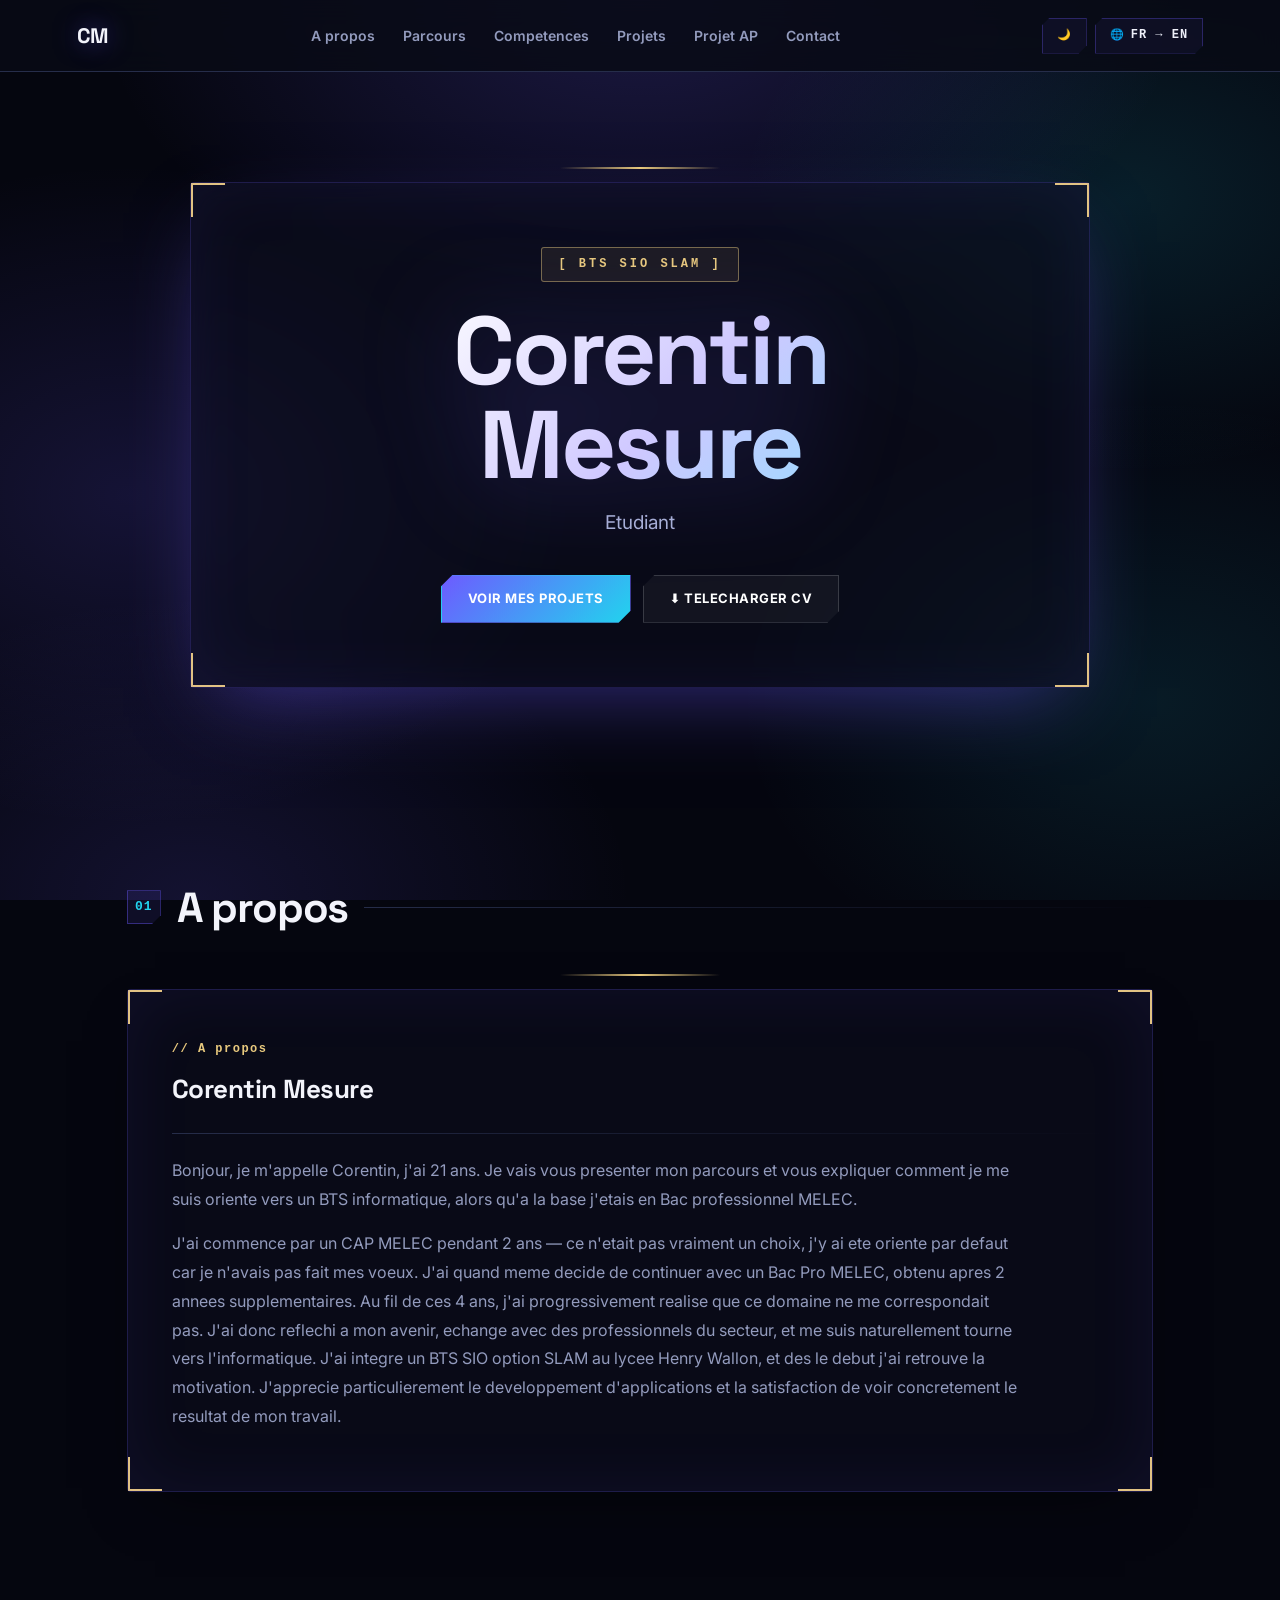
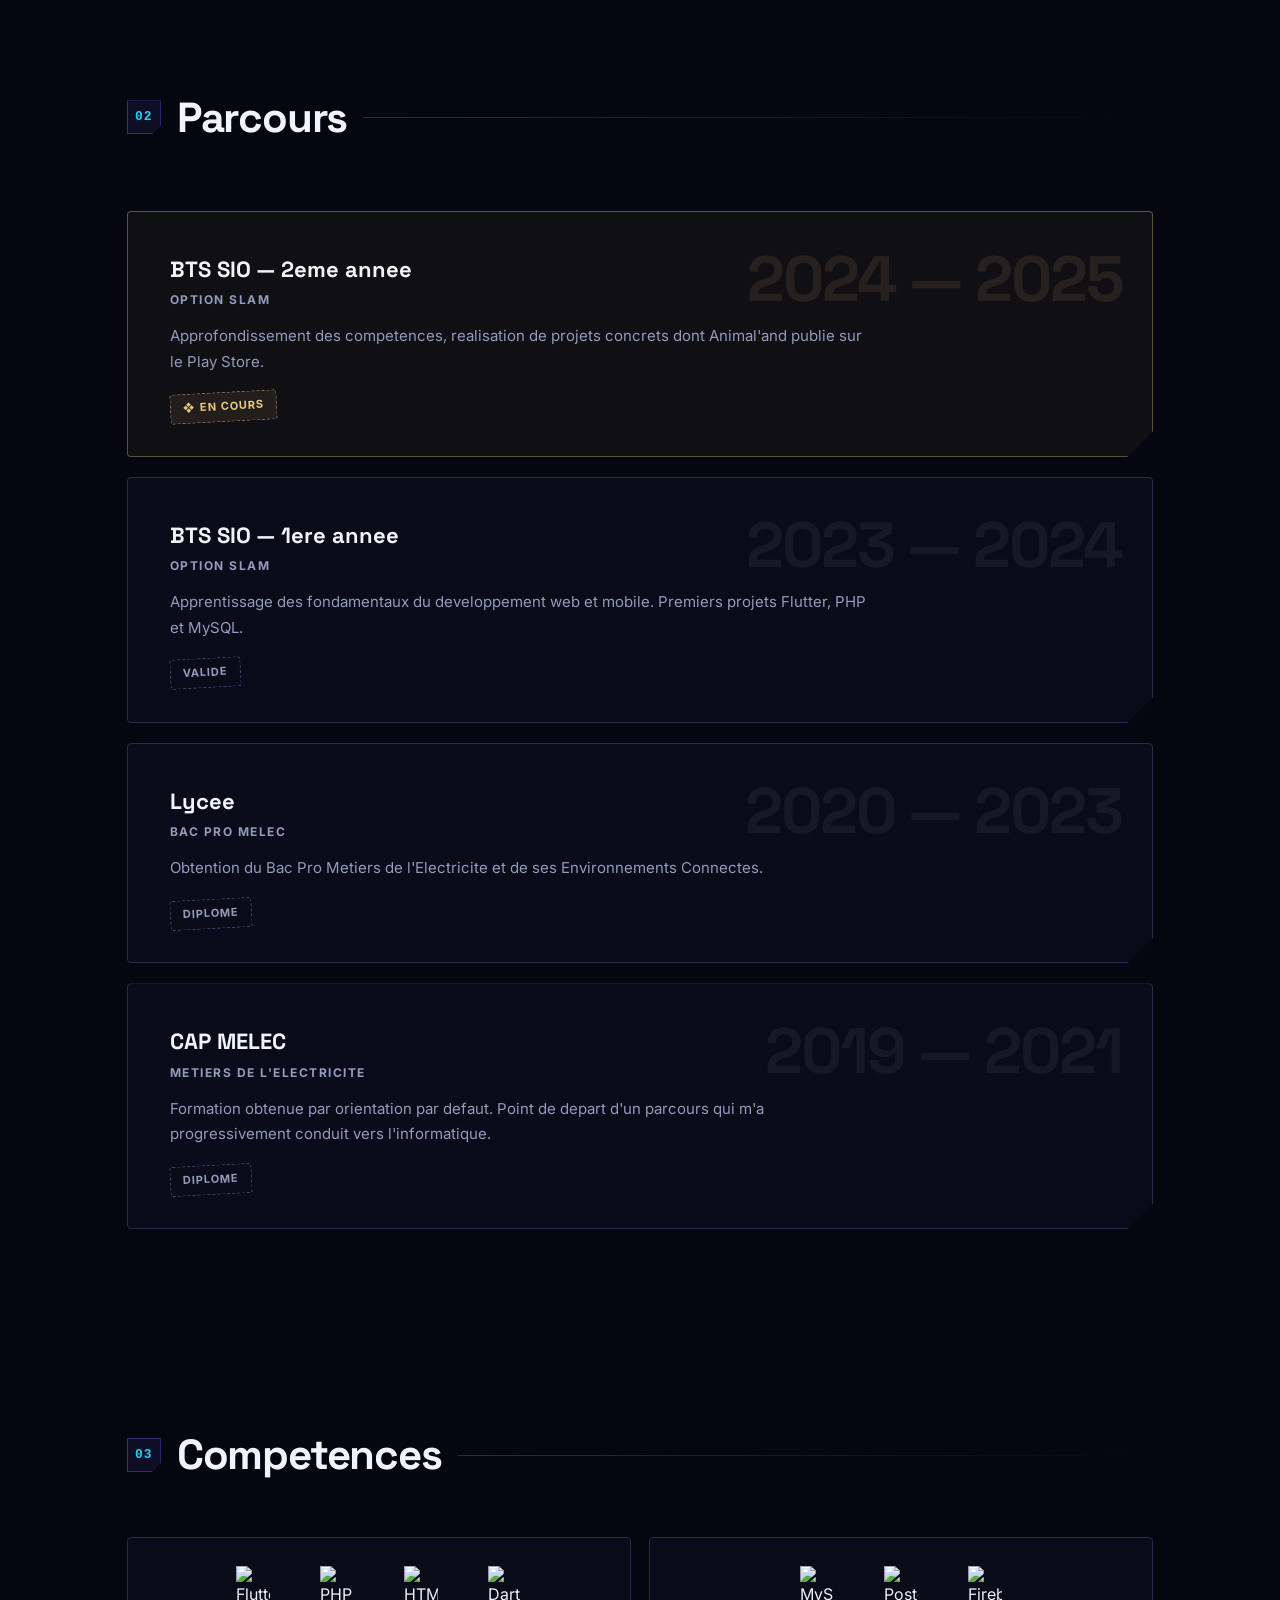
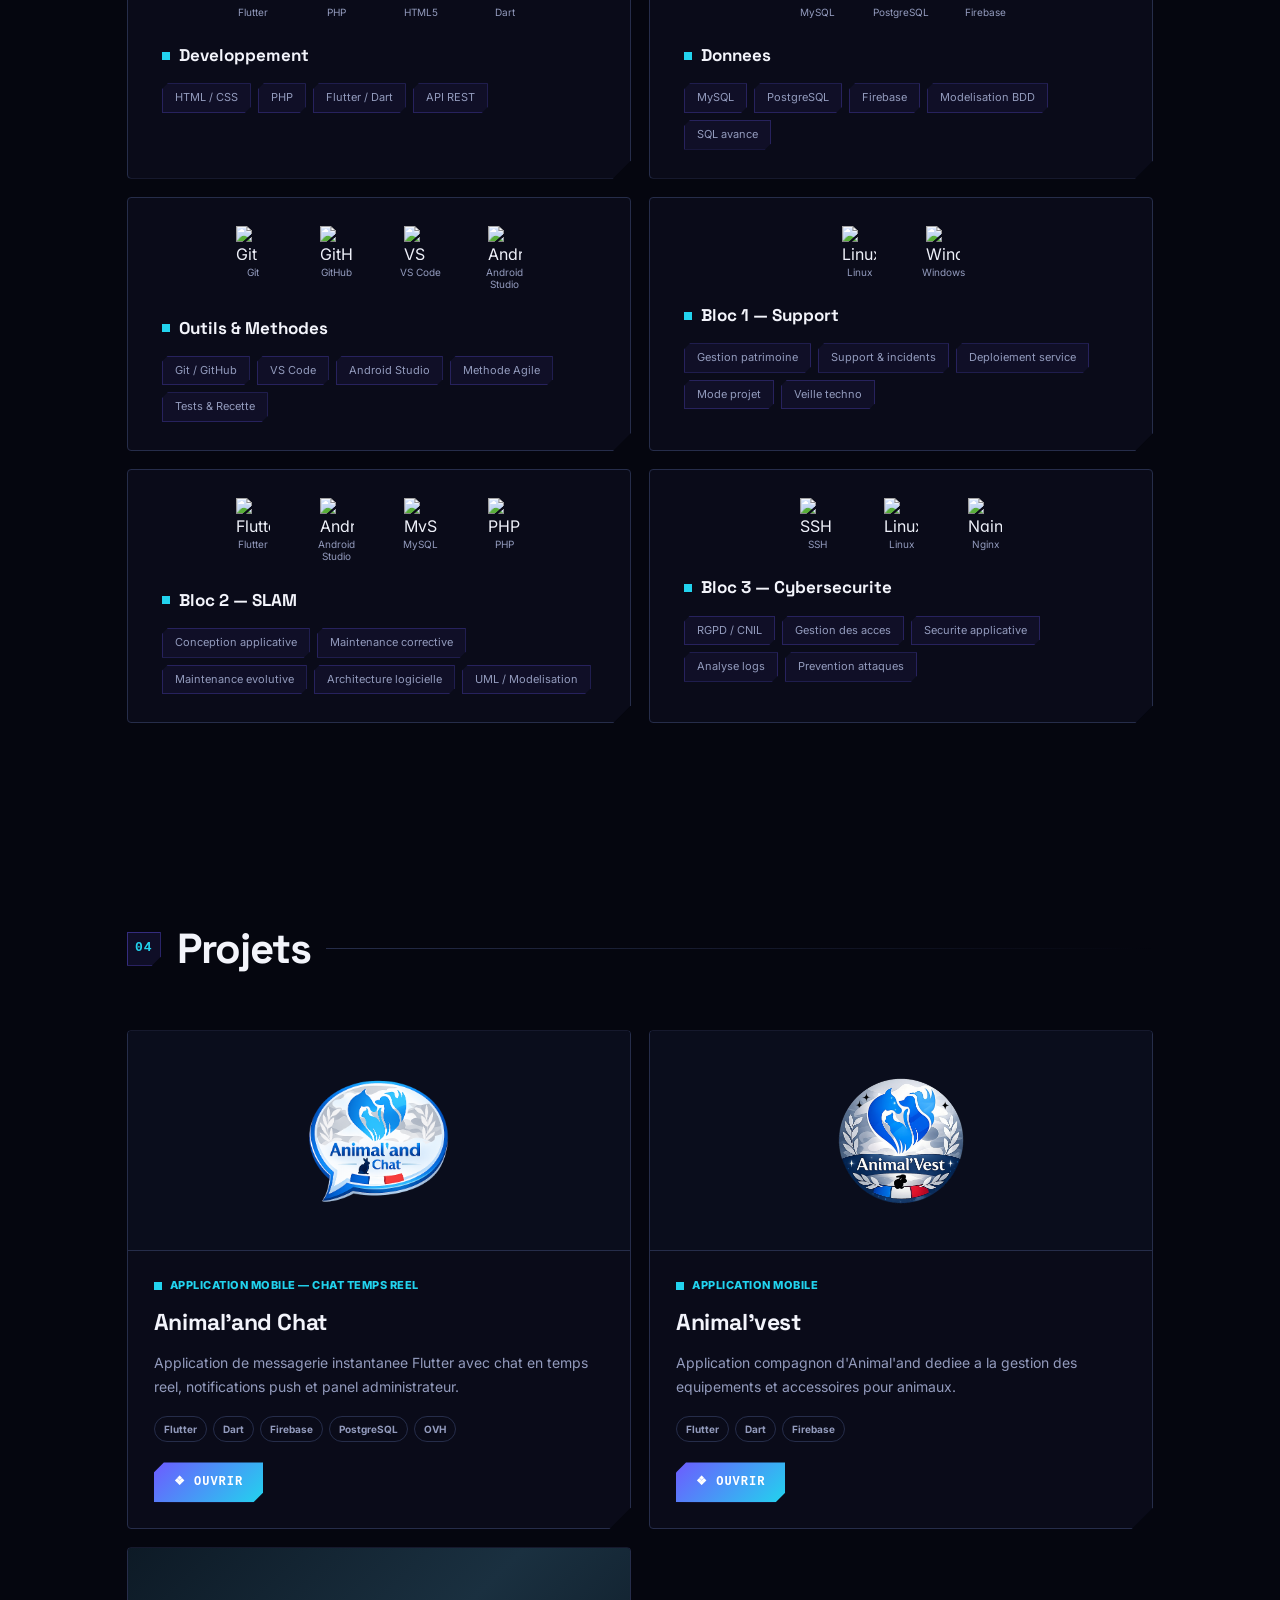
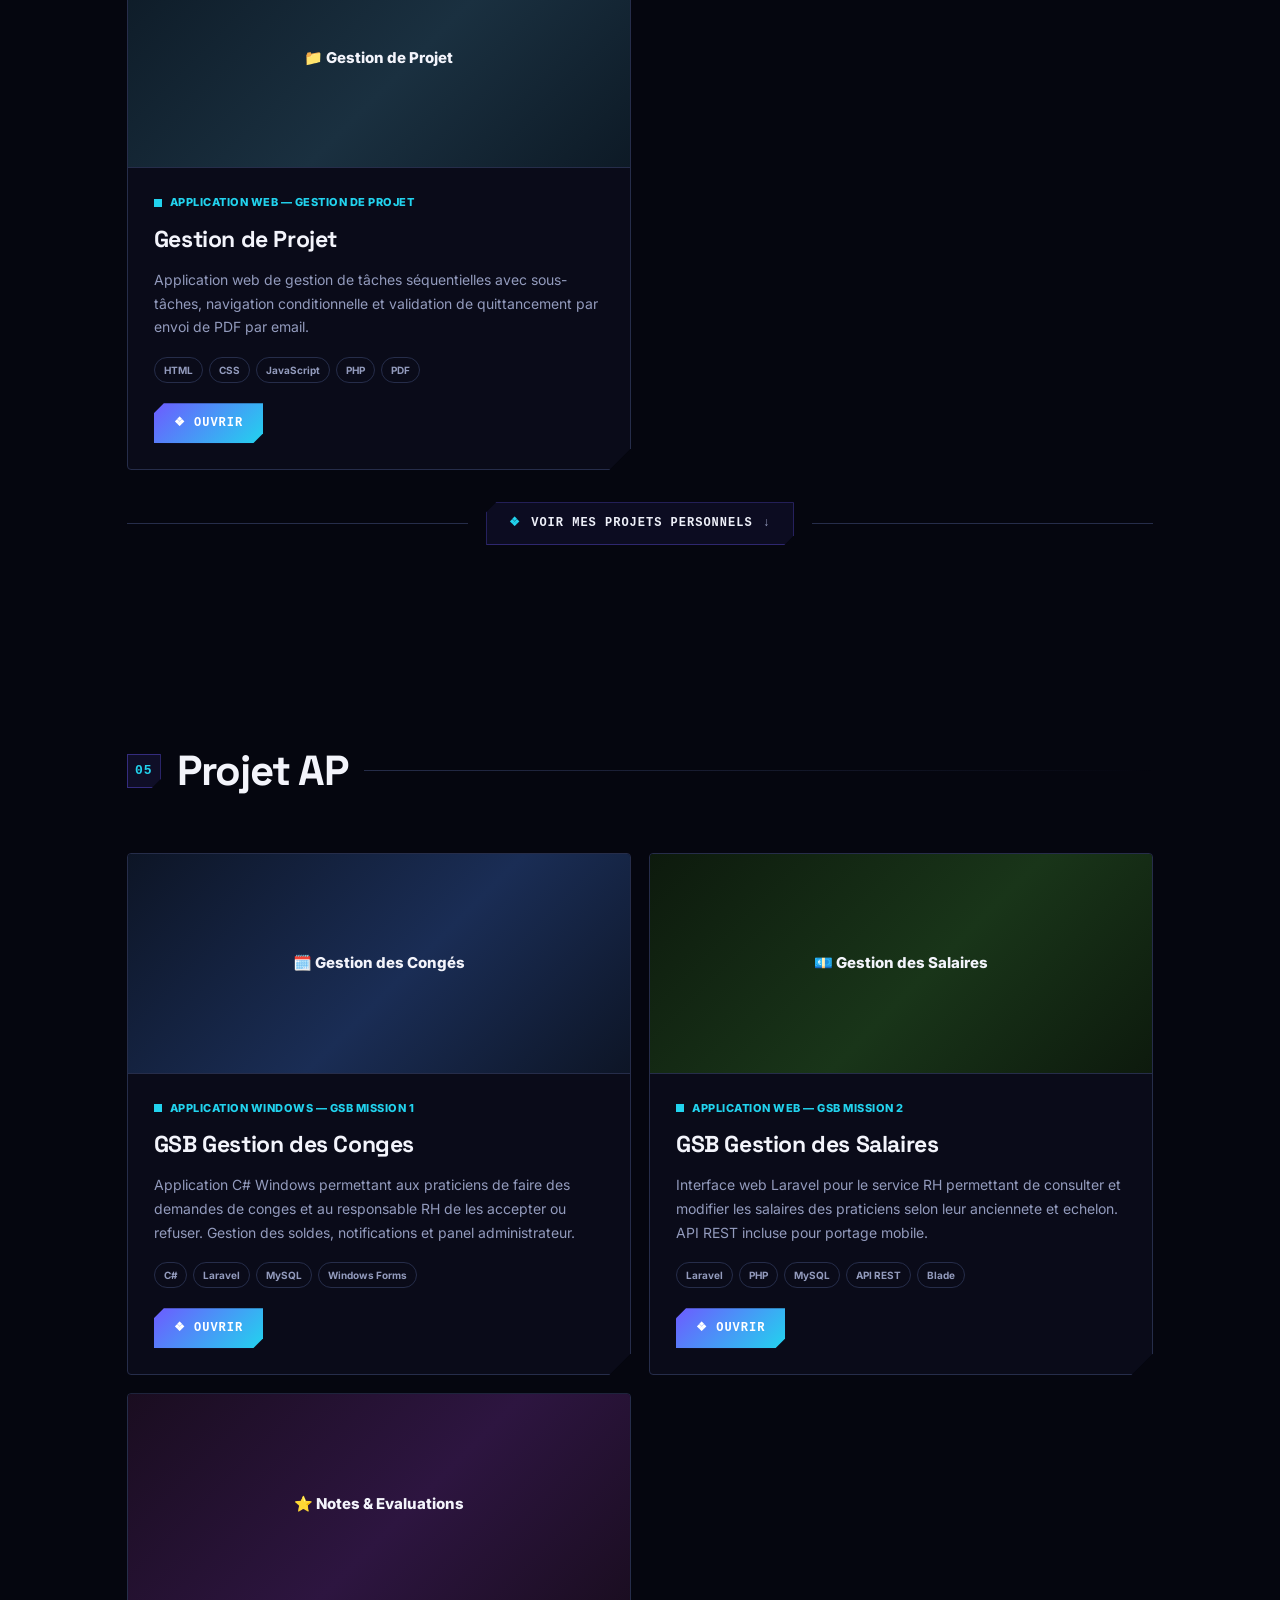
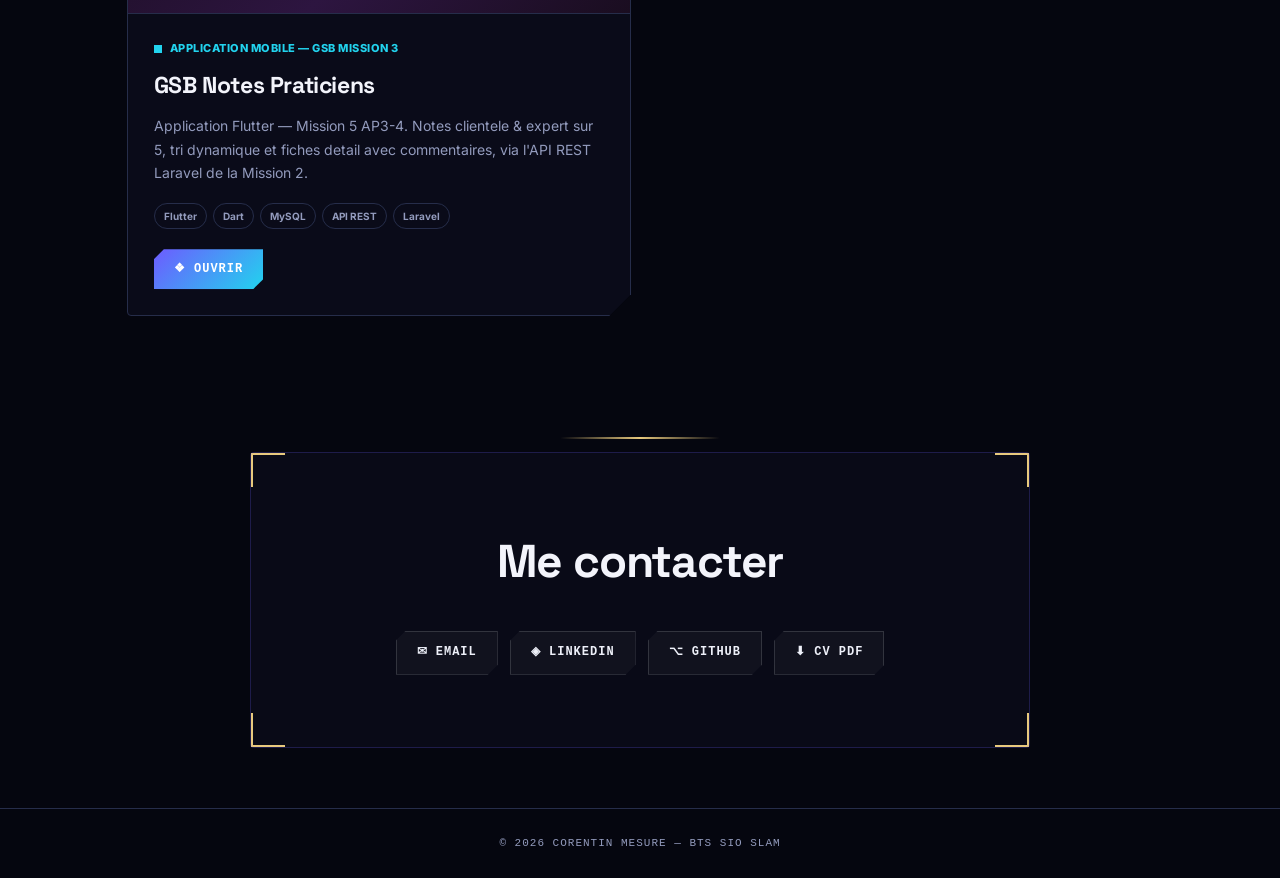
==== commit c3c62374: "Update index.html" ====
--- a/index.html
+++ b/index.html
@@ -31,10 +31,6 @@
       <span class="btn-label lang-fr">FR → EN</span>
       <span class="btn-label lang-en">EN → FR</span>
     </button>
-    <button class="toolbar-btn" id="bigModeBtn" onclick="toggleBigMode()" aria-label="Mode grand" title="Agrandir tout le site">
-      <span>&#x1F50D;</span>
-      <span class="btn-label" data-i18n="nav.bigmode">Grand</span>
-    </button>
   </div>
 </nav>
 
--- a/style.css
+++ b/style.css
@@ -106,20 +106,7 @@
   font-size: 11px; font-weight: 700; letter-spacing: 1px; text-transform: uppercase;
 }
 .toolbar-btn:hover { color: var(--primary-2); border-color: var(--primary); }
-.anim-btn { display: none !important; }
-
-.toolbar-btn-active {
-  border-color: var(--primary) !important;
-  color: var(--primary-2) !important;
-  background: rgba(109, 91, 255, 0.16) !important;
-}
-
-/* Mode grand : zoome automatiquement toutes les pages/sections du site.
-   `zoom` est supporté par tous les navigateurs modernes (Chrome, Edge,
-   Safari, Firefox 126+) et agrandit tout sans casser la mise en page. */
-html.big-mode, body.big-mode {
-  zoom: 1.28;
-}
+.anim-btn, #bigModeBtn { display: none !important; }
 .btn-label { font-size: 12px; font-weight: 600; }
 .lang-en { display: none; }
 .theme-icon-light { display: none; }
@@ -346,9 +333,6 @@
   margin-bottom: 24px;
 }
 
-/* Avant : min-width trop étroit + white-space:nowrap sur le label =>
-   le texte débordait et se faisait couper ("Flutti", "GitHi"...).
-   Fix : largeur suffisante + retour à la ligne autorisé. */
 .skill-icon-item {
   display: flex; flex-direction: column; align-items: center; gap: 6px;
   width: 68px;
@@ -464,11 +448,12 @@
 
 .pv-overlay {
   position: fixed; inset: 0; z-index: 9000;
-  display: none; align-items: center; justify-content: center;
+  display: flex; align-items: center; justify-content: center;
   padding: 24px; background: rgba(2, 3, 8, .82);
   backdrop-filter: blur(4px); -webkit-backdrop-filter: blur(4px);
-}
-.pv-overlay.active { display: flex; }
+  opacity: 0; visibility: hidden; pointer-events: none;
+}
+.pv-overlay.active { opacity: 1; visibility: visible; pointer-events: auto; }
 
 .pv-modal {
   width: min(1080px, 100%);
@@ -555,26 +540,18 @@
   padding: 4px 10px; border-radius: 20px; font-size: 11px; color: var(--primary-2);
   letter-spacing: .5px; pointer-events: none;
 }
-/* Placeholder affiché tant que le screen/gif n'est pas encore entré dans
-   le cadre visible du panneau (évite de tout charger/animer d'un coup) */
-.pv-media-skeleton {
-  height: 180px; display: flex; align-items: center; justify-content: center;
-  color: var(--border-dark); font-size: 28px; background: var(--surface-soft);
-}
-.pv-media-error {
-  padding: 16px; color: var(--danger); font-size: 12px; text-align: center; word-break: break-all;
-}
 
 .pv-tags { flex: 0 0 auto; display: flex; flex-wrap: wrap; gap: 7px; padding: 14px 24px; border-top: 1px solid var(--border); background: var(--surface); }
-.pv-tag { padding: 5px 10px; border: 1px solid var(--border); border-radius: 20px; color: var(--muted); font-size: 11px; }
+.pv-tag { padding: 4px 9px; border: 1px solid var(--border); border-radius: 20px; color: var(--muted); font-size: 10px; font-weight: 700; }
 
 /* ---- Lightbox (zoom + pan + mode grand écran) ---- */
 .lightbox {
   position: fixed; inset: 0; z-index: 9500;
-  display: none; align-items: center; justify-content: center;
+  display: flex; align-items: center; justify-content: center;
   padding: 24px; background: rgba(2, 3, 8, .9);
-}
-.lightbox.active { display: flex; }
+  opacity: 0; visibility: hidden; pointer-events: none;
+}
+.lightbox.active { opacity: 1; visibility: visible; pointer-events: auto; }
 
 .lightbox-inner {
   position: relative;
@@ -585,7 +562,9 @@
   overflow: hidden;
   background: #05060f;
   border: 1px solid var(--border);
-}
+  transform: scale(.94);
+}
+.lightbox.active .lightbox-inner { transform: scale(1); }
 /* Mode grand écran : prend quasiment tout le viewport, pour bien voir le détail */
 .lightbox-inner.big {
   width: 98vw;
@@ -639,6 +618,90 @@
 }
 
 .lightbox-err { padding: 25px; color: var(--danger); text-align: center; }
+
+/* ---------------------------------------------------------
+   ANIMATIONS — ouverture/fermeture de la vue projet,
+   navigation entre catégories, lightbox.
+   Ces règles sont volontairement plus spécifiques que la
+   remise à zéro globale "* { transition:none; animation:none }"
+   ci-dessus, donc elles prennent le dessus sur celle-ci.
+   --------------------------------------------------------- */
+
+.pv-overlay {
+  transition: opacity .28s ease, visibility 0s linear .28s !important;
+}
+.pv-overlay.active {
+  transition: opacity .28s ease, visibility 0s linear !important;
+}
+
+.pv-modal {
+  transform: translateY(18px) scale(.96);
+  opacity: 0;
+  transition: transform .32s cubic-bezier(.16,1,.3,1), opacity .26s ease !important;
+}
+.pv-overlay.active .pv-modal {
+  transform: translateY(0) scale(1);
+  opacity: 1;
+}
+
+.pv-close, .lightbox-close, .lightbox-tool, .project-btn, .pv-overview-card,
+.perso-teaser-btn, .toolbar-btn, .contact-link, .hero-cta {
+  transition: background .2s ease, border-color .2s ease, color .2s ease, box-shadow .2s ease !important;
+}
+
+.pv-nav-item {
+  transition: background .22s ease, border-color .22s ease, color .22s ease, transform .22s ease !important;
+}
+.pv-nav-item:hover { transform: translateX(2px); }
+
+.lightbox {
+  transition: opacity .24s ease, visibility 0s linear .24s !important;
+}
+.lightbox.active {
+  transition: opacity .24s ease, visibility 0s linear !important;
+}
+
+.lightbox-inner {
+  transition: transform .3s cubic-bezier(.16,1,.3,1), width .3s ease, height .3s ease, max-width .3s ease !important;
+}
+
+.pv-media {
+  transition: border-color .2s ease, transform .2s ease !important;
+}
+.pv-media:hover { transform: translateY(-2px); border-color: var(--border-dark); }
+.pv-media-zoom { transition: opacity .2s ease !important; }
+
+/* Contenu du panneau (vue d'ensemble / détail d'une fonctionnalité) :
+   chaque appel de selectFeature() recrée ce wrapper, donc l'animation
+   se rejoue automatiquement à chaque changement de catégorie. */
+.pv-panel {
+  animation: pvFadeUp .38s cubic-bezier(.16,1,.3,1) both !important;
+}
+@keyframes pvFadeUp {
+  from { opacity: 0; transform: translateY(12px); }
+  to   { opacity: 1; transform: translateY(0); }
+}
+
+.pv-panel .pv-overview-card,
+.pv-panel .pv-step {
+  animation: pvFadeUp .34s cubic-bezier(.16,1,.3,1) both !important;
+}
+.pv-panel .pv-overview-card:nth-child(1),  .pv-panel .pv-step:nth-child(1)  { animation-delay: .02s !important; }
+.pv-panel .pv-overview-card:nth-child(2),  .pv-panel .pv-step:nth-child(2)  { animation-delay: .05s !important; }
+.pv-panel .pv-overview-card:nth-child(3),  .pv-panel .pv-step:nth-child(3)  { animation-delay: .08s !important; }
+.pv-panel .pv-overview-card:nth-child(4),  .pv-panel .pv-step:nth-child(4)  { animation-delay: .11s !important; }
+.pv-panel .pv-overview-card:nth-child(5),  .pv-panel .pv-step:nth-child(5)  { animation-delay: .14s !important; }
+.pv-panel .pv-overview-card:nth-child(6),  .pv-panel .pv-step:nth-child(6)  { animation-delay: .17s !important; }
+.pv-panel .pv-overview-card:nth-child(7),  .pv-panel .pv-step:nth-child(7)  { animation-delay: .20s !important; }
+.pv-panel .pv-overview-card:nth-child(8),  .pv-panel .pv-step:nth-child(8)  { animation-delay: .23s !important; }
+.pv-panel .pv-overview-card:nth-child(n+9), .pv-panel .pv-step:nth-child(n+9) { animation-delay: .25s !important; }
+
+@media (prefers-reduced-motion: reduce) {
+  .pv-overlay, .pv-modal, .lightbox, .lightbox-inner, .pv-panel,
+  .pv-panel .pv-overview-card, .pv-panel .pv-step {
+    transition: none !important; animation: none !important;
+  }
+}
 
 @media (max-width: 800px) {
   .pv-modal { height: 94vh; border-radius: 10px; }
